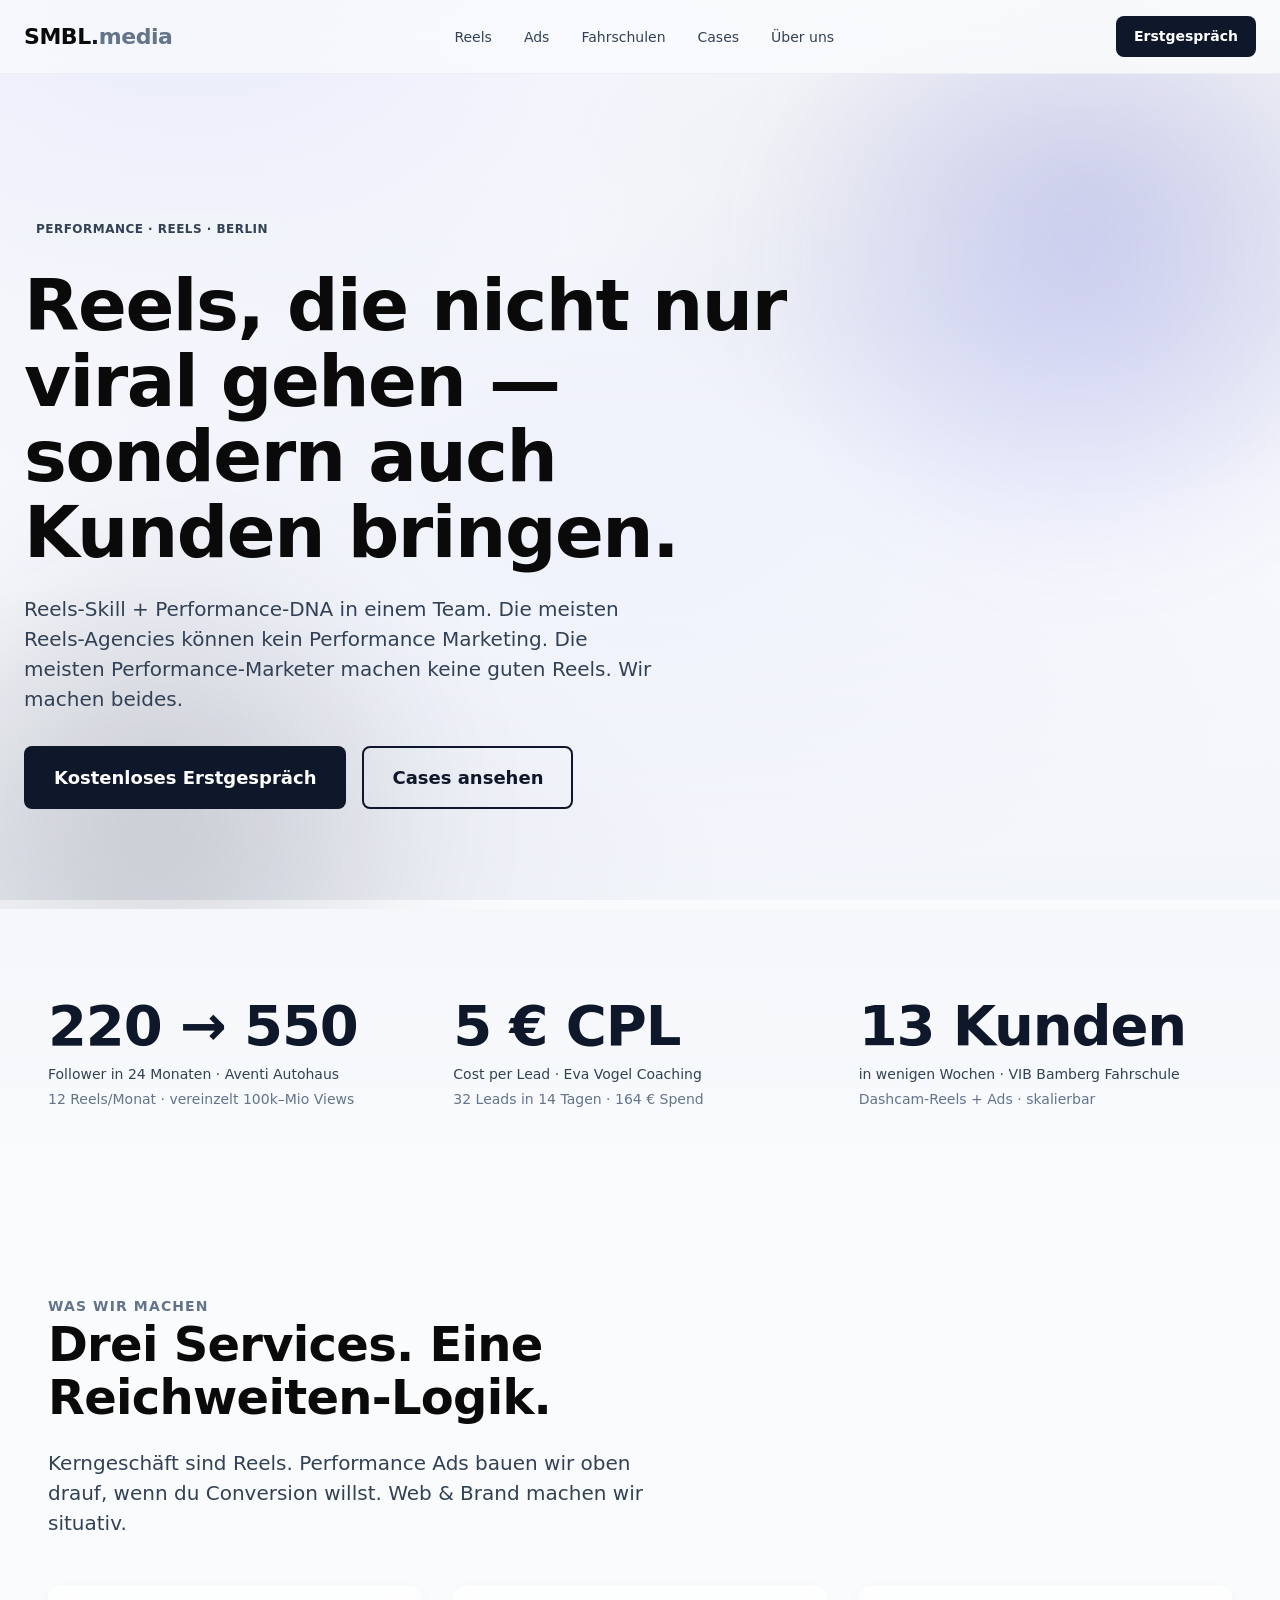
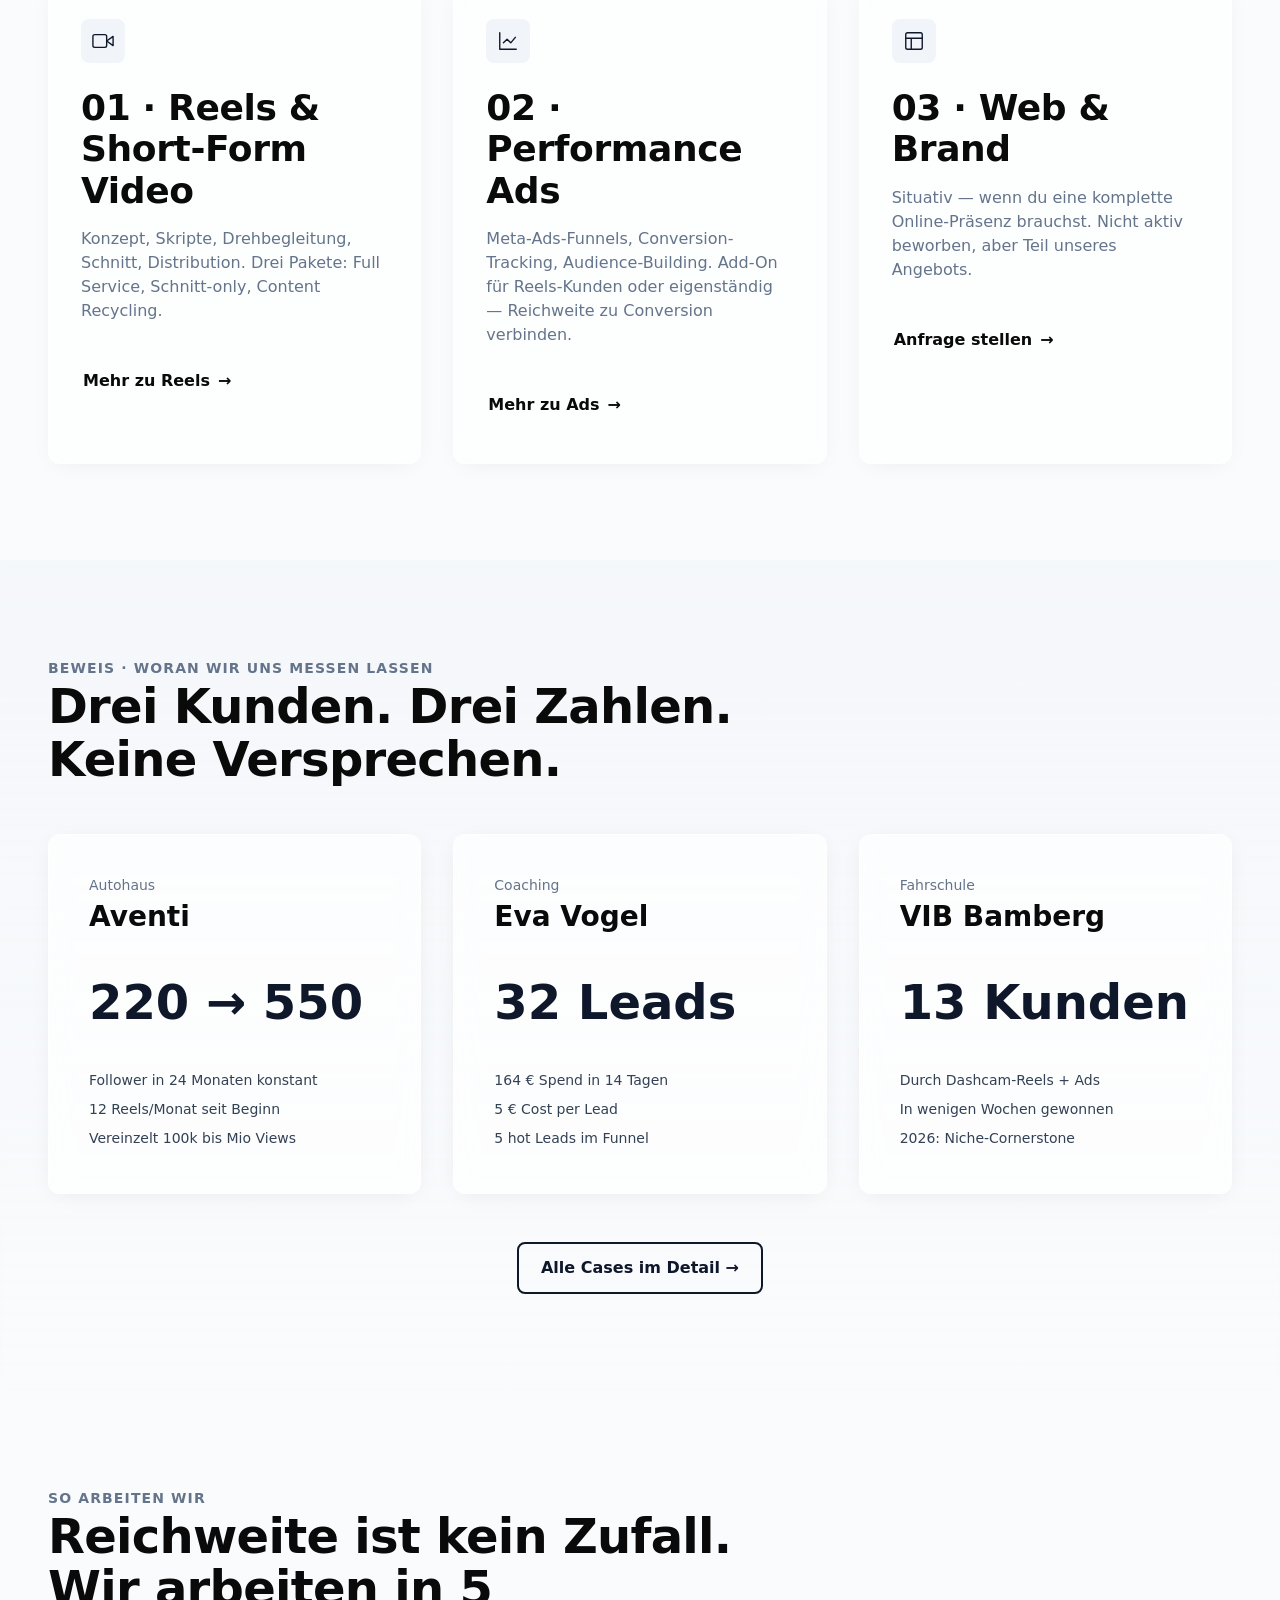
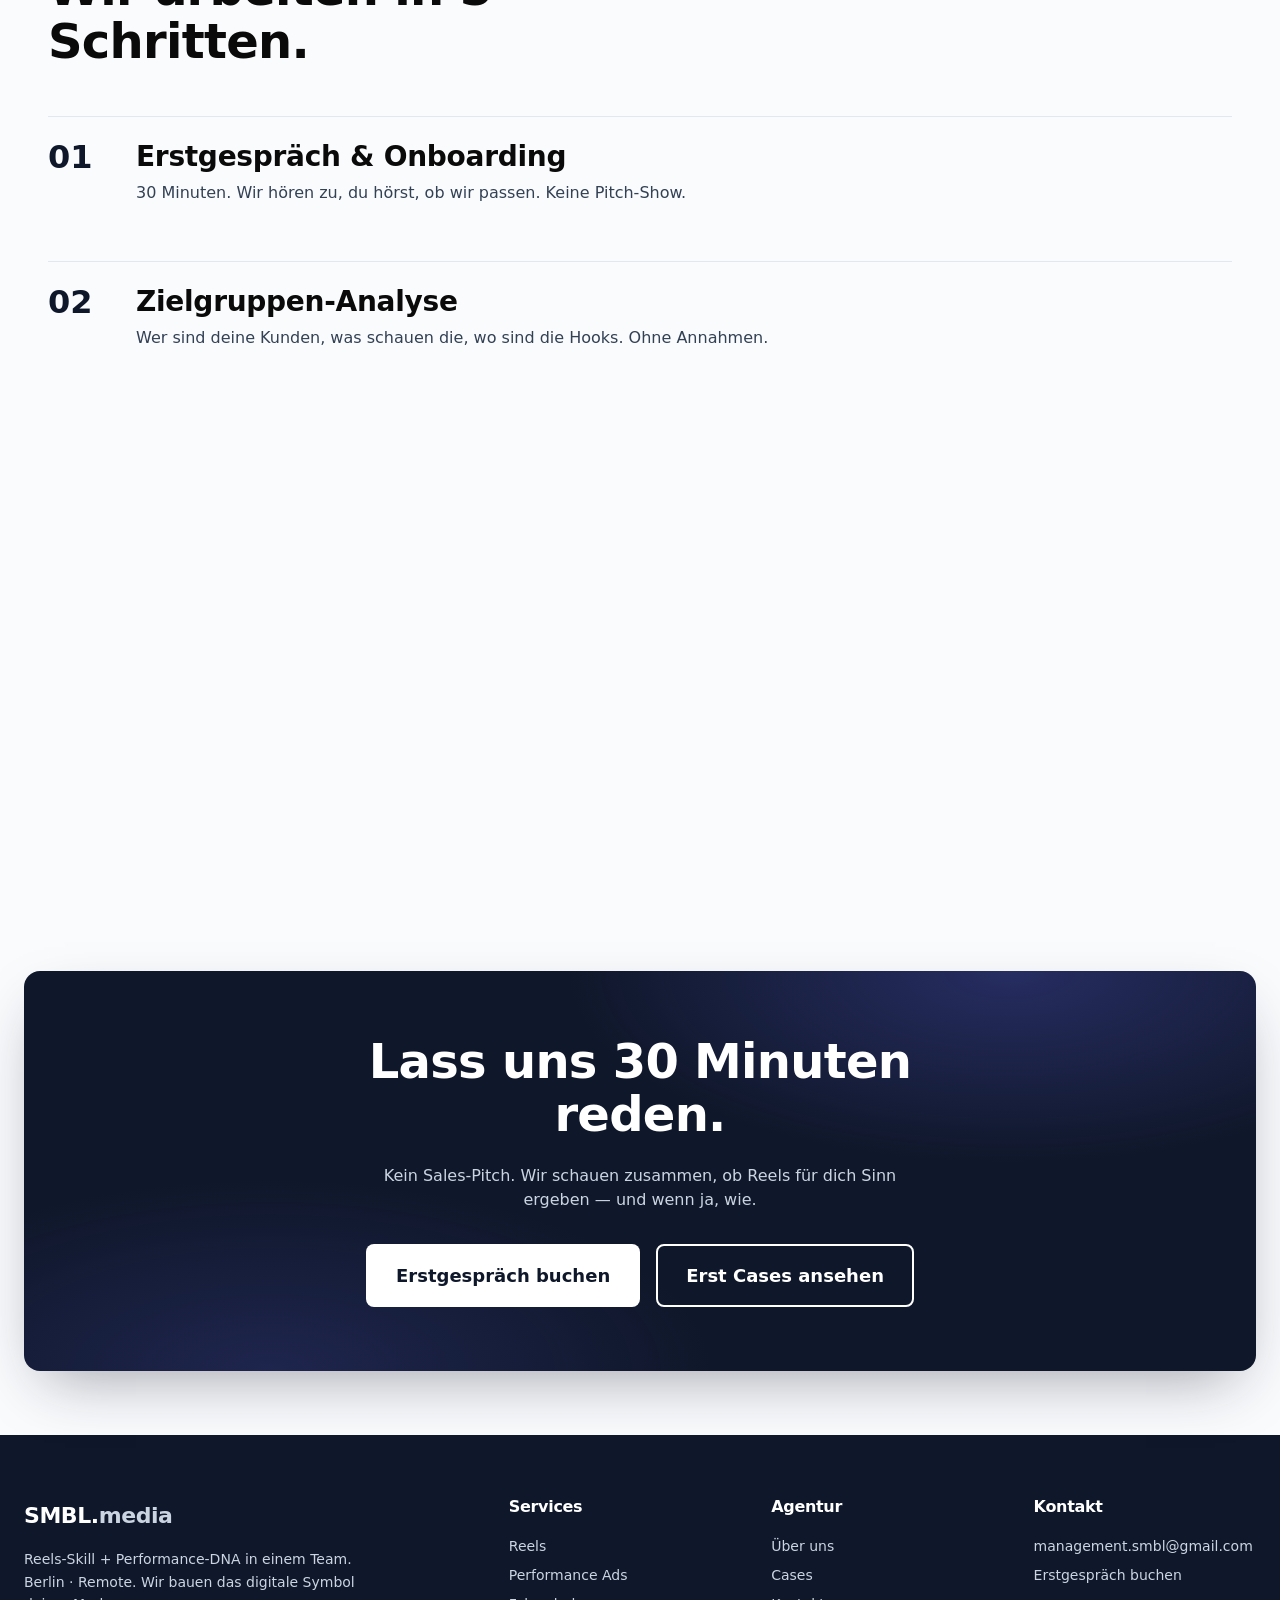
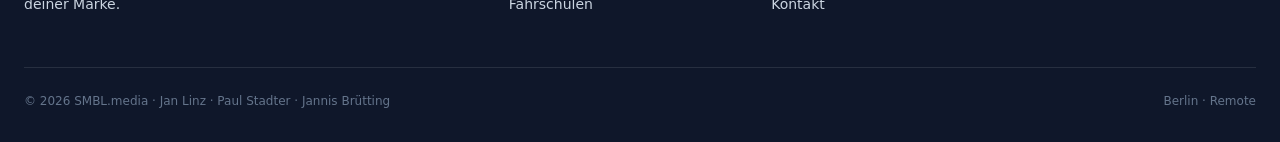
==== index.html @ 1d24fad6 "Rebuild site as SMBL.media with new brand & 7-page structure Komplett-Rewrite auf Basis von Brand_Ki" ====
<!doctype html>
<html lang="de">
<head>
  <meta charset="utf-8" />
  <meta name="viewport" content="width=device-width, initial-scale=1" />
  <title>SMBL.media · Reels, die Kunden bringen</title>
  <meta name="description" content="Wir machen Reels, die nicht nur viral gehen — sondern auch Kunden bringen. Reels-Skill + Performance-DNA in einem Team. Berlin · Remote." />
  <link rel="icon" type="image/png" href="assets/favicon.png" />
  <link rel="stylesheet" href="brand-tokens.css" />
  <link rel="stylesheet" href="styles.css" />
</head>
<body>

  <!-- ===== NAV ===== -->
  <header class="nav">
    <div class="nav__inner">
      <a class="nav__logo" href="index.html">SMBL<span class="dot">.</span><span class="media">media</span></a>
      <nav>
        <ul class="nav__links">
          <li><a href="reels.html">Reels</a></li>
          <li><a href="ads.html">Ads</a></li>
          <li><a href="fahrschulen.html">Fahrschulen</a></li>
          <li><a href="cases.html">Cases</a></li>
          <li><a href="about.html">Über uns</a></li>
        </ul>
      </nav>
      <div class="nav__cta">
        <a class="btn btn--primary btn--sm" href="kontakt.html">Erstgespräch</a>
      </div>
      <button class="nav__toggle" aria-label="Menü öffnen" aria-expanded="false">
        <svg width="24" height="24" viewBox="0 0 24 24" fill="none" stroke="currentColor" stroke-width="1.5" stroke-linecap="round"><path d="M4 7h16M4 12h16M4 17h16"/></svg>
      </button>
    </div>
  </header>

  <!-- ===== HERO ===== -->
  <section class="hero hero--accent">
    <div class="hero__inner">
      <div>
        <span class="tag">Performance · Reels · Berlin</span>
        <h1 class="mt-3">Reels, die nicht nur viral gehen — sondern auch Kunden bringen.</h1>
        <p class="lead">Reels-Skill + Performance-DNA in einem Team. Die meisten Reels-Agencies können kein Performance Marketing. Die meisten Performance-Marketer machen keine guten Reels. Wir machen beides.</p>
        <div class="hero__ctas">
          <a class="btn btn--primary btn--lg" href="kontakt.html">Kostenloses Erstgespräch</a>
          <a class="btn btn--secondary btn--lg" href="cases.html">Cases ansehen</a>
        </div>
      </div>
    </div>
  </section>

  <!-- ===== STAT BAND ===== -->
  <section class="section section--gray section--tight">
    <div class="container">
      <div class="grid grid--3">
        <div class="stat fade-in">
          <div class="stat__value">220 → 550</div>
          <div class="stat__label">Follower in 24 Monaten · Aventi Autohaus</div>
          <div class="stat__sub">12 Reels/Monat · vereinzelt 100k–Mio Views</div>
        </div>
        <div class="stat fade-in">
          <div class="stat__value">5 € CPL</div>
          <div class="stat__label">Cost per Lead · Eva Vogel Coaching</div>
          <div class="stat__sub">32 Leads in 14 Tagen · 164 € Spend</div>
        </div>
        <div class="stat fade-in">
          <div class="stat__value">13 Kunden</div>
          <div class="stat__label">in wenigen Wochen · VIB Bamberg Fahrschule</div>
          <div class="stat__sub">Dashcam-Reels + Ads · skalierbar</div>
        </div>
      </div>
    </div>
  </section>

  <!-- ===== SERVICES TEASER ===== -->
  <section class="section">
    <div class="container">
      <div style="max-width: 720px;">
        <span class="eyebrow">Was wir machen</span>
        <h2>Drei Services. Eine Reichweiten-Logik.</h2>
        <p class="lead mt-3">Kerngeschäft sind Reels. Performance Ads bauen wir oben drauf, wenn du Conversion willst. Web & Brand machen wir situativ.</p>
      </div>

      <div class="grid grid--3 mt-6">
        <article class="card fade-in">
          <div class="card__icon">
            <svg width="22" height="22" viewBox="0 0 24 24" fill="none" stroke="currentColor" stroke-width="1.5" stroke-linecap="round" stroke-linejoin="round"><polygon points="23 7 16 12 23 17 23 7"/><rect x="1" y="5" width="15" height="14" rx="2" ry="2"/></svg>
          </div>
          <h3>01 · Reels & Short-Form Video</h3>
          <p class="mt-2 text-muted">Konzept, Skripte, Drehbegleitung, Schnitt, Distribution. Drei Pakete: Full Service, Schnitt-only, Content Recycling.</p>
          <a class="btn btn--ghost mt-4" href="reels.html">Mehr zu Reels <span class="arrow">→</span></a>
        </article>

        <article class="card fade-in">
          <div class="card__icon">
            <svg width="22" height="22" viewBox="0 0 24 24" fill="none" stroke="currentColor" stroke-width="1.5" stroke-linecap="round" stroke-linejoin="round"><path d="M3 3v18h18"/><path d="M7 14l4-4 4 4 5-6"/></svg>
          </div>
          <h3>02 · Performance Ads</h3>
          <p class="mt-2 text-muted">Meta-Ads-Funnels, Conversion-Tracking, Audience-Building. Add-On für Reels-Kunden oder eigenständig — Reichweite zu Conversion verbinden.</p>
          <a class="btn btn--ghost mt-4" href="ads.html">Mehr zu Ads <span class="arrow">→</span></a>
        </article>

        <article class="card fade-in">
          <div class="card__icon">
            <svg width="22" height="22" viewBox="0 0 24 24" fill="none" stroke="currentColor" stroke-width="1.5" stroke-linecap="round" stroke-linejoin="round"><rect x="3" y="3" width="18" height="18" rx="2"/><path d="M3 9h18M9 21V9"/></svg>
          </div>
          <h3>03 · Web & Brand</h3>
          <p class="mt-2 text-muted">Situativ — wenn du eine komplette Online-Präsenz brauchst. Nicht aktiv beworben, aber Teil unseres Angebots.</p>
          <a class="btn btn--ghost mt-4" href="kontakt.html">Anfrage stellen <span class="arrow">→</span></a>
        </article>
      </div>
    </div>
  </section>

  <!-- ===== CASES TEASER ===== -->
  <section class="section section--gray">
    <div class="container">
      <div style="max-width: 720px;">
        <span class="eyebrow">Beweis · Woran wir uns messen lassen</span>
        <h2>Drei Kunden. Drei Zahlen. Keine Versprechen.</h2>
      </div>
      <div class="grid grid--3 mt-6">
        <div class="case fade-in">
          <div>
            <div class="case__sector">Autohaus</div>
            <div class="case__client">Aventi</div>
          </div>
          <div class="case__metric">220 → 550</div>
          <div class="case__notes">
            <ul>
              <li>Follower in 24 Monaten konstant</li>
              <li>12 Reels/Monat seit Beginn</li>
              <li>Vereinzelt 100k bis Mio Views</li>
            </ul>
          </div>
        </div>

        <div class="case fade-in">
          <div>
            <div class="case__sector">Coaching</div>
            <div class="case__client">Eva Vogel</div>
          </div>
          <div class="case__metric">32 Leads</div>
          <div class="case__notes">
            <ul>
              <li>164 € Spend in 14 Tagen</li>
              <li>5 € Cost per Lead</li>
              <li>5 hot Leads im Funnel</li>
            </ul>
          </div>
        </div>

        <div class="case fade-in">
          <div>
            <div class="case__sector">Fahrschule</div>
            <div class="case__client">VIB Bamberg</div>
          </div>
          <div class="case__metric">13 Kunden</div>
          <div class="case__notes">
            <ul>
              <li>Durch Dashcam-Reels + Ads</li>
              <li>In wenigen Wochen gewonnen</li>
              <li>2026: Niche-Cornerstone</li>
            </ul>
          </div>
        </div>
      </div>
      <div class="text-center mt-6">
        <a class="btn btn--secondary" href="cases.html">Alle Cases im Detail →</a>
      </div>
    </div>
  </section>

  <!-- ===== PROZESS ===== -->
  <section class="section">
    <div class="container">
      <div style="max-width: 720px;">
        <span class="eyebrow">So arbeiten wir</span>
        <h2>Reichweite ist kein Zufall. Wir arbeiten in 5 Schritten.</h2>
      </div>
      <div class="steps mt-6">
        <div class="step fade-in">
          <div class="step__num">01</div>
          <div>
            <h3>Erstgespräch & Onboarding</h3>
            <p>30 Minuten. Wir hören zu, du hörst, ob wir passen. Keine Pitch-Show.</p>
          </div>
        </div>
        <div class="step fade-in">
          <div class="step__num">02</div>
          <div>
            <h3>Zielgruppen-Analyse</h3>
            <p>Wer sind deine Kunden, was schauen die, wo sind die Hooks. Ohne Annahmen.</p>
          </div>
        </div>
        <div class="step fade-in">
          <div class="step__num">03</div>
          <div>
            <h3>Contentplan & Skripte</h3>
            <p>12 Reels/Monat, jeden mit Hook und Ziel. Du sagst Ja zu jedem Skript.</p>
          </div>
        </div>
        <div class="step fade-in">
          <div class="step__num">04</div>
          <div>
            <h3>Rohmaterial aufnehmen</h3>
            <p>Wir kommen zu dir oder du drehst nach Anleitung. Beides funktioniert.</p>
          </div>
        </div>
        <div class="step fade-in">
          <div class="step__num">05</div>
          <div>
            <h3>Cutten, Distribution, Reporting</h3>
            <p>Fertige Reels zu deiner Freigabe. Distribution + monatliches Reporting mit Zahlen, nicht Buzzwords.</p>
          </div>
        </div>
      </div>
    </div>
  </section>

  <!-- ===== CTA BAND ===== -->
  <section class="section section--tight">
    <div class="cta-band">
      <h2>Lass uns 30 Minuten reden.</h2>
      <p>Kein Sales-Pitch. Wir schauen zusammen, ob Reels für dich Sinn ergeben — und wenn ja, wie.</p>
      <div class="cta-band__buttons">
        <a class="btn btn--primary btn--lg" style="background: var(--smbl-white); color: var(--smbl-navy);" href="kontakt.html">Erstgespräch buchen</a>
        <a class="btn btn--secondary btn--lg" href="cases.html">Erst Cases ansehen</a>
      </div>
    </div>
  </section>

  <!-- ===== FOOTER ===== -->
  <footer class="footer">
    <div class="footer__inner">
      <div class="footer__brand">
        <a class="nav__logo" style="color: var(--smbl-white);" href="index.html">SMBL<span class="dot" style="color: var(--smbl-white);">.</span><span class="media" style="color: var(--smbl-gray-300);">media</span></a>
        <p>Reels-Skill + Performance-DNA in einem Team. Berlin · Remote. Wir bauen das digitale Symbol deiner Marke.</p>
      </div>
      <div>
        <h5>Services</h5>
        <ul>
          <li><a href="reels.html">Reels</a></li>
          <li><a href="ads.html">Performance Ads</a></li>
          <li><a href="fahrschulen.html">Fahrschulen</a></li>
        </ul>
      </div>
      <div>
        <h5>Agentur</h5>
        <ul>
          <li><a href="about.html">Über uns</a></li>
          <li><a href="cases.html">Cases</a></li>
          <li><a href="kontakt.html">Kontakt</a></li>
        </ul>
      </div>
      <div>
        <h5>Kontakt</h5>
        <ul>
          <li><a href="mailto:management.smbl@gmail.com">management.smbl@gmail.com</a></li>
          <li><a href="kontakt.html">Erstgespräch buchen</a></li>
        </ul>
      </div>
    </div>
    <div class="footer__bottom">
      <span>© 2026 SMBL.media · Jan Linz · Paul Stadter · Jannis Brütting</span>
      <span>Berlin · Remote</span>
    </div>
  </footer>

  <script src="script.js"></script>
</body>
</html>
---- brand-tokens.css ----
/* ============================================================
   SMBL.media · Brand Tokens v1.0 · Mai 2026
   CSS Custom Properties (Alternative zu Tailwind)
   ============================================================ */

:root {
  /* ====== COLORS ====== */
  --smbl-navy: #0F172A;        /* Primary Accent · Logo · CTAs */
  --smbl-white: #FFFFFF;       /* Background Default */
  --smbl-black: #0A0A0A;       /* Body Text · Headlines */

  /* Neutral-Skala */
  --smbl-gray-50:  #F8FAFC;
  --smbl-gray-100: #F1F5F9;
  --smbl-gray-200: #E2E8F0;
  --smbl-gray-300: #CBD5E1;
  --smbl-gray-500: #64748B;
  --smbl-gray-700: #334155;

  /* ====== TYPOGRAPHY ====== */
  --font-display: "Satoshi", ui-sans-serif, system-ui, sans-serif;
  --font-body:    "Inter",   ui-sans-serif, system-ui, sans-serif;

  --text-display-2xl: 72px;
  --text-display-xl:  56px;
  --text-display-lg:  48px;
  --text-display-md:  36px;
  --text-display-sm:  28px;
  --text-body-xl: 20px;
  --text-body-lg: 18px;
  --text-body:    16px;
  --text-body-sm: 14px;
  --text-caption: 12px;

  --leading-tight: 1.05;
  --leading-snug:  1.2;
  --leading-body:  1.5;

  /* ====== SPACING (8-Pixel-Basis) ====== */
  --space-1:  8px;
  --space-2:  16px;
  --space-3:  24px;
  --space-4:  32px;
  --space-5:  40px;
  --space-6:  48px;
  --space-8:  64px;
  --space-12: 96px;
  --space-16: 128px;

  /* ====== RADIUS ====== */
  --radius-sm: 6px;
  --radius:    8px;
  --radius-lg: 12px;
  --radius-xl: 16px;

  /* ====== MOTION ====== */
  --ease-smbl: cubic-bezier(0.4, 0, 0.2, 1);
  --duration-fast: 200ms;
  --duration:      400ms;
  --duration-slow: 600ms;

  /* ====== SHADOWS ====== */
  --shadow-sm: 0 1px 2px 0 rgba(15, 23, 42, 0.05);
  --shadow:    0 4px 12px -2px rgba(15, 23, 42, 0.08);
  --shadow-lg: 0 12px 32px -8px rgba(15, 23, 42, 0.12);

  /* ====== LAYOUT ====== */
  --container-content: 1280px;
  --container-narrow:  720px;
}

/* ============================================================
   FONT-IMPORTS (Satoshi via Fontshare, Inter via Google Fonts)
   ============================================================ */

@import url("https://api.fontshare.com/v2/css?f[]=satoshi@400,500,600,700&display=swap");
@import url("https://fonts.googleapis.com/css2?family=Inter:wght@400;500;600;700&display=swap");

/* ============================================================
   BASE STYLES
   ============================================================ */

html {
  font-family: var(--font-body);
  font-size: var(--text-body);
  line-height: var(--leading-body);
  color: var(--smbl-black);
  background: var(--smbl-white);
  -webkit-font-smoothing: antialiased;
  -moz-osx-font-smoothing: grayscale;
}

h1, h2, h3, h4, h5, h6 {
  font-family: var(--font-display);
  font-weight: 700;
  letter-spacing: -0.02em;
  line-height: var(--leading-tight);
  color: var(--smbl-black);
}

h1 { font-size: var(--text-display-xl); }
h2 { font-size: var(--text-display-lg); }
h3 { font-size: var(--text-display-md); }
h4 { font-size: var(--text-display-sm); }

/* ============================================================
   BUTTON KOMPONENTEN
   ============================================================ */

.btn {
  display: inline-flex;
  align-items: center;
  justify-content: center;
  gap: var(--space-1);
  font-family: var(--font-display);
  font-weight: 600;
  font-size: var(--text-body);
  padding: 12px 24px;
  border-radius: var(--radius);
  cursor: pointer;
  transition: all var(--duration-fast) var(--ease-smbl);
  text-decoration: none;
  border: 2px solid transparent;
}

.btn-primary {
  background: var(--smbl-navy);
  color: var(--smbl-white);
}
.btn-primary:hover {
  background: var(--smbl-black);
  transform: translateY(-1px);
}

.btn-secondary {
  background: transparent;
  color: var(--smbl-navy);
  border-color: var(--smbl-navy);
}
.btn-secondary:hover {
  background: var(--smbl-gray-50);
}

/* ============================================================
   CARD
   ============================================================ */

.card {
  background: var(--smbl-white);
  border: 1px solid var(--smbl-gray-200);
  border-radius: var(--radius-lg);
  padding: var(--space-4);
  box-shadow: var(--shadow);
  transition: box-shadow var(--duration) var(--ease-smbl);
}
.card:hover {
  box-shadow: var(--shadow-lg);
}

/* ============================================================
   CONTAINER
   ============================================================ */

.container {
  max-width: var(--container-content);
  margin: 0 auto;
  padding: 0 var(--space-3);
}

.container-narrow {
  max-width: var(--container-narrow);
  margin: 0 auto;
  padding: 0 var(--space-3);
}
---- styles.css ----
/* ============================================================
   SMBL.media · Site Styles · Mai 2026
   Ergänzt brand-tokens.css mit Layout, Nav, Hero, Sections
   ============================================================ */

* { box-sizing: border-box; margin: 0; padding: 0; }

html { background: #FAFBFD; }

body {
  font-family: var(--font-body);
  font-size: var(--text-body);
  line-height: var(--leading-body);
  color: var(--smbl-black);
  background:
    radial-gradient(ellipse 80% 60% at 15% 0%, rgba(99, 102, 241, 0.10), transparent 60%),
    radial-gradient(ellipse 70% 60% at 85% 20%, rgba(15, 23, 42, 0.08), transparent 60%),
    radial-gradient(ellipse 90% 60% at 50% 60%, rgba(165, 180, 252, 0.10), transparent 65%),
    radial-gradient(ellipse 80% 60% at 10% 100%, rgba(15, 23, 42, 0.06), transparent 60%),
    linear-gradient(180deg, #FAFBFD 0%, #F4F6FB 35%, #F8F9FC 65%, #F2F5FA 100%);
  background-attachment: fixed;
  overflow-x: hidden;
  min-height: 100vh;
}

a { color: inherit; text-decoration: none; }
img { max-width: 100%; display: block; }

/* ===== TYPOGRAFIE-OVERRIDES ===== */
h1 { font-size: clamp(40px, 6vw, 72px); line-height: 1.05; letter-spacing: -0.02em; }
h2 { font-size: clamp(32px, 4.5vw, 48px); line-height: 1.1; letter-spacing: -0.015em; }
h3 { font-size: clamp(24px, 3vw, 36px); line-height: 1.15; letter-spacing: -0.01em; }
h4 { font-size: var(--text-display-sm); }

.eyebrow {
  font-family: var(--font-body);
  font-size: var(--text-body-sm);
  font-weight: 600;
  text-transform: uppercase;
  letter-spacing: 0.08em;
  color: var(--smbl-gray-500);
  margin-bottom: var(--space-2);
}

.lead {
  font-size: var(--text-body-xl);
  color: var(--smbl-gray-700);
  max-width: 640px;
  line-height: 1.5;
}

/* ===== NAVIGATION ===== */
.nav {
  position: sticky;
  top: 0;
  z-index: 50;
  background: rgba(250, 251, 253, 0.72);
  backdrop-filter: saturate(180%) blur(20px);
  -webkit-backdrop-filter: saturate(180%) blur(20px);
  border-bottom: 1px solid rgba(226, 232, 240, 0.6);
}
.nav__inner {
  max-width: var(--container-content);
  margin: 0 auto;
  padding: 16px var(--space-3);
  display: flex;
  align-items: center;
  justify-content: space-between;
  gap: var(--space-4);
}
.nav__logo {
  font-family: var(--font-display);
  font-weight: 700;
  font-size: 22px;
  letter-spacing: -0.02em;
  color: var(--smbl-black);
}
.nav__logo .dot { color: var(--smbl-navy); }
.nav__logo .media { color: var(--smbl-gray-500); font-weight: 600; }

.nav__links {
  display: flex;
  align-items: center;
  gap: var(--space-4);
  list-style: none;
}
.nav__links a {
  font-size: var(--text-body-sm);
  font-weight: 500;
  color: var(--smbl-gray-700);
  transition: color var(--duration-fast) var(--ease-smbl);
}
.nav__links a:hover { color: var(--smbl-navy); }
.nav__links a.active { color: var(--smbl-navy); font-weight: 600; }

.nav__cta { display: flex; gap: var(--space-2); align-items: center; }

.nav__toggle {
  display: none;
  background: none;
  border: none;
  cursor: pointer;
  padding: 8px;
  color: var(--smbl-black);
}

@media (max-width: 880px) {
  .nav__links, .nav__cta { display: none; }
  .nav__toggle { display: inline-flex; }
  .nav.is-open .nav__links {
    display: flex;
    position: absolute;
    top: 100%;
    left: 0; right: 0;
    flex-direction: column;
    background: var(--smbl-white);
    border-bottom: 1px solid var(--smbl-gray-200);
    padding: var(--space-3);
    gap: var(--space-3);
  }
  .nav.is-open .nav__cta {
    display: flex;
    position: absolute;
    top: calc(100% + 220px);
    left: 0; right: 0;
    padding: 0 var(--space-3) var(--space-3);
    background: var(--smbl-white);
    border-bottom: 1px solid var(--smbl-gray-200);
  }
}

/* ===== BUTTONS ===== */
.btn {
  display: inline-flex;
  align-items: center;
  justify-content: center;
  gap: 8px;
  font-family: var(--font-display);
  font-weight: 600;
  font-size: var(--text-body);
  padding: 12px 22px;
  border-radius: var(--radius);
  cursor: pointer;
  transition: all var(--duration-fast) var(--ease-smbl);
  text-decoration: none;
  border: 2px solid transparent;
  white-space: nowrap;
}
.btn--sm { padding: 8px 16px; font-size: var(--text-body-sm); }
.btn--lg { padding: 16px 28px; font-size: var(--text-body-lg); }

.btn--primary { background: var(--smbl-navy); color: var(--smbl-white); }
.btn--primary:hover { background: var(--smbl-black); transform: translateY(-1px); box-shadow: var(--shadow); }

.btn--secondary {
  background: transparent;
  color: var(--smbl-navy);
  border-color: var(--smbl-navy);
}
.btn--secondary:hover { background: var(--smbl-gray-50); }

.btn--ghost { background: transparent; color: var(--smbl-black); padding-left: 0; padding-right: 0; }
.btn--ghost:hover { color: var(--smbl-navy); }
.btn--ghost .arrow { transition: transform var(--duration-fast) var(--ease-smbl); }
.btn--ghost:hover .arrow { transform: translateX(4px); }

/* ===== SECTIONS ===== */
.section {
  padding: clamp(64px, 10vw, 96px) var(--space-3);
  position: relative;
}
.section--tight { padding-top: clamp(48px, 6vw, 64px); padding-bottom: clamp(48px, 6vw, 64px); }
.section--dark {
  background:
    radial-gradient(ellipse 60% 80% at 80% 0%, rgba(99, 102, 241, 0.18), transparent 60%),
    radial-gradient(ellipse 60% 80% at 20% 100%, rgba(99, 102, 241, 0.12), transparent 60%),
    var(--smbl-navy);
  color: var(--smbl-white);
}
.section--dark h1, .section--dark h2, .section--dark h3 { color: var(--smbl-white); }
.section--dark .lead { color: var(--smbl-gray-300); }
.section--dark .eyebrow { color: var(--smbl-gray-300); }

.section--gray {
  background: linear-gradient(180deg, rgba(241, 245, 249, 0.6), rgba(248, 250, 252, 0.4));
  backdrop-filter: blur(2px);
}

.container, .container-narrow {
  margin: 0 auto;
  width: 100%;
}
.container { max-width: var(--container-content); }
.container-narrow { max-width: var(--container-narrow); }

/* ===== HERO ===== */
.hero {
  padding: clamp(80px, 12vw, 140px) var(--space-3) clamp(64px, 10vw, 100px);
  position: relative;
  overflow: hidden;
}
.hero__inner {
  max-width: var(--container-content);
  margin: 0 auto;
  display: grid;
  gap: var(--space-6);
}
.hero h1 { max-width: 16ch; }
.hero .lead { max-width: 640px; margin-top: var(--space-3); }
.hero__ctas { display: flex; gap: var(--space-2); flex-wrap: wrap; margin-top: var(--space-4); }

/* aurora background blobs */
.hero--accent::before {
  content: "";
  position: absolute;
  top: -180px; right: -160px;
  width: 720px; height: 720px;
  background: radial-gradient(circle, rgba(99, 102, 241, 0.22), transparent 65%);
  filter: blur(40px);
  pointer-events: none;
  z-index: 0;
}
.hero--accent::after {
  content: "";
  position: absolute;
  bottom: -240px; left: -180px;
  width: 680px; height: 680px;
  background: radial-gradient(circle, rgba(15, 23, 42, 0.16), transparent 65%);
  filter: blur(50px);
  pointer-events: none;
  z-index: 0;
}
.hero > * { position: relative; z-index: 1; }

/* ===== GRIDS ===== */
.grid { display: grid; gap: var(--space-4); }
.grid--2 { grid-template-columns: repeat(2, 1fr); }
.grid--3 { grid-template-columns: repeat(3, 1fr); }
.grid--4 { grid-template-columns: repeat(4, 1fr); }
@media (max-width: 880px) {
  .grid--2, .grid--3, .grid--4 { grid-template-columns: 1fr; }
}
@media (max-width: 1024px) {
  .grid--4 { grid-template-columns: repeat(2, 1fr); }
}

/* ===== CARDS ===== */
.card {
  background: rgba(255, 255, 255, 0.65);
  backdrop-filter: blur(12px);
  -webkit-backdrop-filter: blur(12px);
  border: 1px solid rgba(255, 255, 255, 0.7);
  border-radius: var(--radius-lg);
  padding: var(--space-4);
  box-shadow: 0 4px 24px -8px rgba(15, 23, 42, 0.08);
  transition: box-shadow var(--duration) var(--ease-smbl), transform var(--duration) var(--ease-smbl);
}
.card:hover { box-shadow: 0 12px 40px -8px rgba(15, 23, 42, 0.18); transform: translateY(-2px); }
.card h3, .card h4 { margin-bottom: var(--space-2); }
.card__icon {
  width: 44px; height: 44px;
  border-radius: var(--radius);
  background: var(--smbl-gray-100);
  display: inline-flex; align-items: center; justify-content: center;
  margin-bottom: var(--space-3);
  color: var(--smbl-navy);
}

.card--dark {
  background: var(--smbl-navy);
  color: var(--smbl-white);
  border-color: var(--smbl-navy);
}
.card--dark h3, .card--dark h4 { color: var(--smbl-white); }

/* ===== STAT BLOCKS ===== */
.stat {
  padding: var(--space-3) 0;
}
.stat__value {
  font-family: var(--font-display);
  font-weight: 700;
  font-size: clamp(40px, 5vw, 56px);
  line-height: 1.05;
  letter-spacing: -0.02em;
  color: var(--smbl-navy);
}
.stat__label {
  font-size: var(--text-body-sm);
  color: var(--smbl-gray-700);
  margin-top: var(--space-1);
  font-weight: 500;
}
.stat__sub { font-size: var(--text-body-sm); color: var(--smbl-gray-500); margin-top: 4px; }

.section--dark .stat__value { color: var(--smbl-white); }
.section--dark .stat__label { color: var(--smbl-gray-300); }
.section--dark .stat__sub { color: var(--smbl-gray-500); }

/* ===== PROCESS STEPS ===== */
.steps { display: grid; gap: var(--space-4); }
.step {
  display: grid;
  grid-template-columns: 64px 1fr;
  gap: var(--space-3);
  padding: var(--space-3) 0;
  border-top: 1px solid var(--smbl-gray-200);
}
.step:last-child { border-bottom: 1px solid var(--smbl-gray-200); }
.step__num {
  font-family: var(--font-display);
  font-weight: 700;
  font-size: 32px;
  color: var(--smbl-navy);
  line-height: 1;
}
.step h3 { font-size: var(--text-display-sm); margin-bottom: var(--space-1); }
.step p { color: var(--smbl-gray-700); }

/* ===== PRICING ===== */
.pricing { padding: var(--space-5); display: flex; flex-direction: column; }
.pricing__price {
  font-family: var(--font-display);
  font-weight: 700;
  font-size: 40px;
  color: var(--smbl-black);
  margin: var(--space-2) 0 var(--space-1);
}
.pricing__price span { font-size: 16px; color: var(--smbl-gray-500); font-weight: 500; }
.pricing__list { list-style: none; padding: 0; margin: var(--space-3) 0; flex-grow: 1; }
.pricing__list li {
  padding: 8px 0;
  display: flex;
  gap: 10px;
  font-size: var(--text-body-sm);
  color: var(--smbl-gray-700);
}
.pricing__list li::before {
  content: "✓";
  color: var(--smbl-navy);
  font-weight: 700;
}
.pricing--featured { border-color: var(--smbl-navy); border-width: 2px; position: relative; }
.pricing--featured::before {
  content: "Beliebt";
  position: absolute;
  top: -12px; left: var(--space-4);
  background: var(--smbl-navy);
  color: var(--smbl-white);
  font-size: 12px;
  font-weight: 600;
  padding: 4px 10px;
  border-radius: var(--radius-sm);
  letter-spacing: 0.04em;
  text-transform: uppercase;
}

/* ===== CASE BLOCKS ===== */
.case {
  padding: var(--space-5);
  border: 1px solid rgba(255, 255, 255, 0.7);
  border-radius: var(--radius-lg);
  background: rgba(255, 255, 255, 0.7);
  backdrop-filter: blur(12px);
  -webkit-backdrop-filter: blur(12px);
  box-shadow: 0 4px 24px -8px rgba(15, 23, 42, 0.10);
  display: grid;
  gap: var(--space-3);
  transition: box-shadow var(--duration) var(--ease-smbl), transform var(--duration) var(--ease-smbl);
}
.case:hover { box-shadow: 0 16px 48px -10px rgba(15, 23, 42, 0.20); transform: translateY(-3px); }
.case__client {
  font-family: var(--font-display);
  font-weight: 700;
  font-size: var(--text-display-sm);
  color: var(--smbl-black);
}
.case__sector {
  font-size: var(--text-body-sm);
  color: var(--smbl-gray-500);
  font-weight: 500;
}
.case__metric {
  font-family: var(--font-display);
  font-weight: 700;
  font-size: 48px;
  line-height: 1;
  color: var(--smbl-navy);
  margin: var(--space-2) 0;
}
.case__notes { color: var(--smbl-gray-700); font-size: var(--text-body-sm); }
.case__notes ul { list-style: none; padding: 0; }
.case__notes li { padding: 4px 0; }

/* ===== FORMS ===== */
.form { display: grid; gap: var(--space-3); }
.form__row { display: grid; gap: var(--space-3); grid-template-columns: 1fr 1fr; }
@media (max-width: 640px) { .form__row { grid-template-columns: 1fr; } }
.form label {
  font-size: var(--text-body-sm);
  font-weight: 600;
  color: var(--smbl-black);
  margin-bottom: 6px;
  display: block;
}
.form input,
.form textarea,
.form select {
  width: 100%;
  padding: 12px 14px;
  border: 1px solid rgba(203, 213, 225, 0.6);
  border-radius: var(--radius);
  font-family: var(--font-body);
  font-size: var(--text-body);
  color: var(--smbl-black);
  background: rgba(255, 255, 255, 0.85);
  backdrop-filter: blur(8px);
  -webkit-backdrop-filter: blur(8px);
  transition: border-color var(--duration-fast) var(--ease-smbl), box-shadow var(--duration-fast) var(--ease-smbl);
}
.form input:focus,
.form textarea:focus,
.form select:focus {
  outline: none;
  border-color: var(--smbl-navy);
  box-shadow: 0 0 0 3px rgba(15, 23, 42, 0.08);
}
.form textarea { min-height: 140px; resize: vertical; font-family: inherit; }
.form__field { display: flex; flex-direction: column; }

/* ===== FOOTER ===== */
.footer {
  background: var(--smbl-navy);
  color: var(--smbl-gray-300);
  padding: var(--space-8) var(--space-3) var(--space-4);
}
.footer__inner {
  max-width: var(--container-content);
  margin: 0 auto;
  display: grid;
  grid-template-columns: 2fr 1fr 1fr 1fr;
  gap: var(--space-5);
}
@media (max-width: 880px) {
  .footer__inner { grid-template-columns: 1fr 1fr; }
}
@media (max-width: 480px) {
  .footer__inner { grid-template-columns: 1fr; }
}
.footer h5 {
  font-family: var(--font-display);
  font-size: var(--text-body);
  color: var(--smbl-white);
  margin-bottom: var(--space-2);
  font-weight: 600;
}
.footer ul { list-style: none; padding: 0; }
.footer li a {
  display: inline-block;
  padding: 4px 0;
  color: var(--smbl-gray-300);
  font-size: var(--text-body-sm);
  transition: color var(--duration-fast) var(--ease-smbl);
}
.footer li a:hover { color: var(--smbl-white); }
.footer__brand { max-width: 360px; }
.footer__brand p { margin-top: var(--space-2); font-size: var(--text-body-sm); line-height: 1.6; }
.footer__bottom {
  max-width: var(--container-content);
  margin: var(--space-6) auto 0;
  padding-top: var(--space-3);
  border-top: 1px solid rgba(255, 255, 255, 0.1);
  display: flex;
  justify-content: space-between;
  font-size: 12px;
  color: var(--smbl-gray-500);
  flex-wrap: wrap;
  gap: var(--space-2);
}

/* ===== UTILS ===== */
.mt-1 { margin-top: var(--space-1); }
.mt-2 { margin-top: var(--space-2); }
.mt-3 { margin-top: var(--space-3); }
.mt-4 { margin-top: var(--space-4); }
.mt-5 { margin-top: var(--space-5); }
.mt-6 { margin-top: var(--space-6); }
.mt-8 { margin-top: var(--space-8); }
.mb-2 { margin-bottom: var(--space-2); }
.mb-3 { margin-bottom: var(--space-3); }
.mb-4 { margin-bottom: var(--space-4); }
.mb-6 { margin-bottom: var(--space-6); }
.text-center { text-align: center; }
.text-muted { color: var(--smbl-gray-500); }
.divider { border-top: 1px solid var(--smbl-gray-200); margin: var(--space-6) 0; }

/* ===== SCROLL ANIMATIONS ===== */
.fade-in {
  opacity: 0;
  transform: translateY(16px);
  transition: opacity var(--duration) var(--ease-smbl), transform var(--duration) var(--ease-smbl);
}
.fade-in.is-visible { opacity: 1; transform: translateY(0); }

/* ===== TEAM ===== */
.team__grid {
  display: grid;
  grid-template-columns: repeat(3, 1fr);
  gap: var(--space-4);
}
@media (max-width: 880px) { .team__grid { grid-template-columns: 1fr; } }
.team__card {
  padding: var(--space-4);
  border: 1px solid rgba(255, 255, 255, 0.7);
  border-radius: var(--radius-lg);
  background: rgba(255, 255, 255, 0.65);
  backdrop-filter: blur(12px);
  -webkit-backdrop-filter: blur(12px);
  box-shadow: 0 4px 24px -8px rgba(15, 23, 42, 0.08);
}
.team__card h4 { margin-bottom: 4px; }
.team__role { color: var(--smbl-gray-500); font-size: var(--text-body-sm); font-weight: 500; }
.team__bio { color: var(--smbl-gray-700); font-size: var(--text-body-sm); margin-top: var(--space-2); }

.team__photo {
  width: 100%;
  aspect-ratio: 4 / 3;
  border-radius: var(--radius-lg);
  overflow: hidden;
  background: var(--smbl-gray-100);
  margin-bottom: var(--space-3);
}
.team__photo img { width: 100%; height: 100%; object-fit: cover; }

/* ===== HERO IMAGE BLOCK ===== */
.hero__photo {
  margin-top: var(--space-6);
  border-radius: var(--radius-xl);
  overflow: hidden;
  border: 1px solid var(--smbl-gray-200);
  background: var(--smbl-gray-100);
  aspect-ratio: 16 / 9;
}
.hero__photo img { width: 100%; height: 100%; object-fit: cover; }

/* ===== TAG / BADGE ===== */
.tag {
  display: inline-flex;
  align-items: center;
  gap: 6px;
  padding: 6px 12px;
  background: var(--smbl-gray-100);
  color: var(--smbl-gray-700);
  font-size: 12px;
  font-weight: 600;
  letter-spacing: 0.04em;
  text-transform: uppercase;
  border-radius: var(--radius-sm);
}
.tag--accent { background: var(--smbl-navy); color: var(--smbl-white); }

/* ===== CTA BAND ===== */
.cta-band {
  background:
    radial-gradient(ellipse 60% 80% at 80% 0%, rgba(99, 102, 241, 0.28), transparent 60%),
    radial-gradient(ellipse 60% 80% at 20% 100%, rgba(99, 102, 241, 0.18), transparent 60%),
    var(--smbl-navy);
  color: var(--smbl-white);
  padding: var(--space-8) var(--space-3);
  border-radius: var(--radius-xl);
  text-align: center;
  margin: 0 auto;
  max-width: var(--container-content);
  box-shadow: 0 24px 60px -20px rgba(15, 23, 42, 0.4);
  position: relative;
  overflow: hidden;
}
.cta-band h2 { color: var(--smbl-white); margin-bottom: var(--space-3); max-width: 18ch; margin-inline: auto; }
.cta-band p { color: var(--smbl-gray-300); max-width: 540px; margin: 0 auto var(--space-4); }
.cta-band__buttons { display: inline-flex; gap: var(--space-2); flex-wrap: wrap; justify-content: center; }
.cta-band .btn--secondary { color: var(--smbl-white); border-color: var(--smbl-white); }
.cta-band .btn--secondary:hover { background: rgba(255,255,255,0.1); }
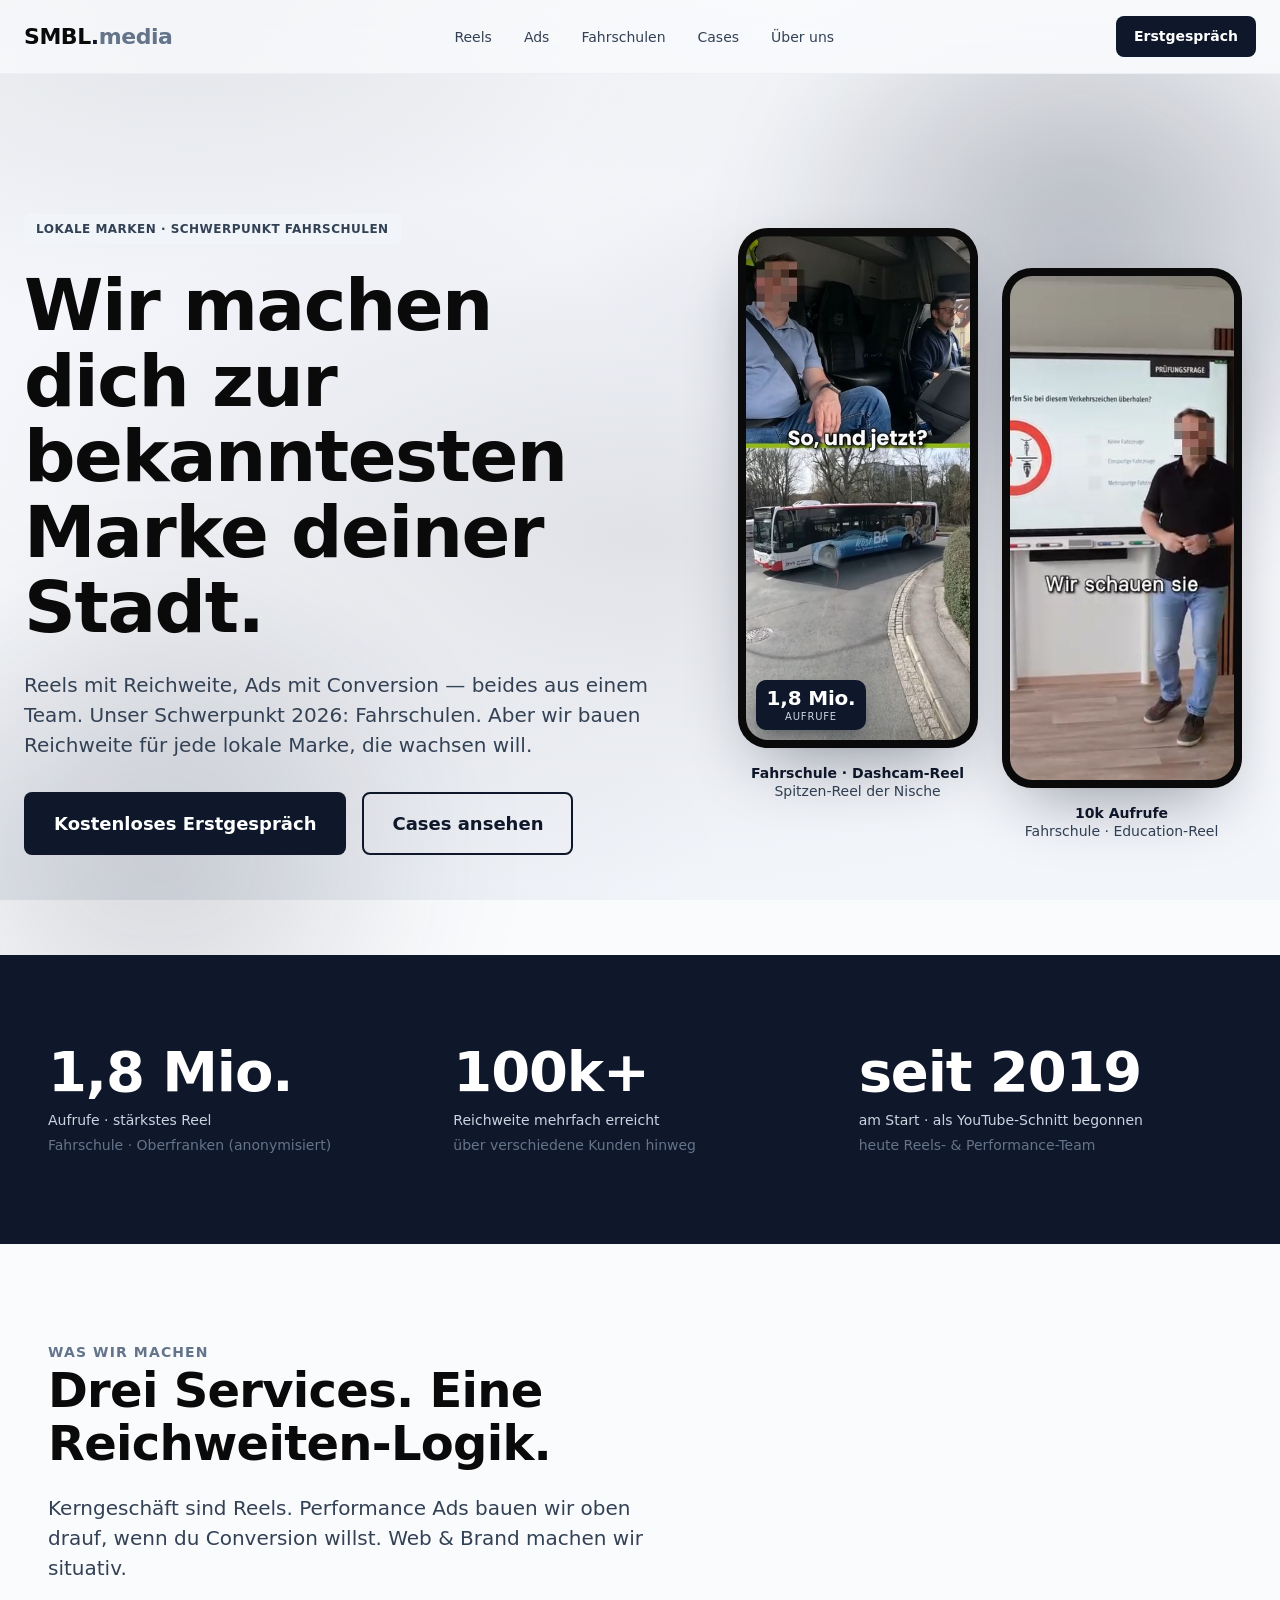
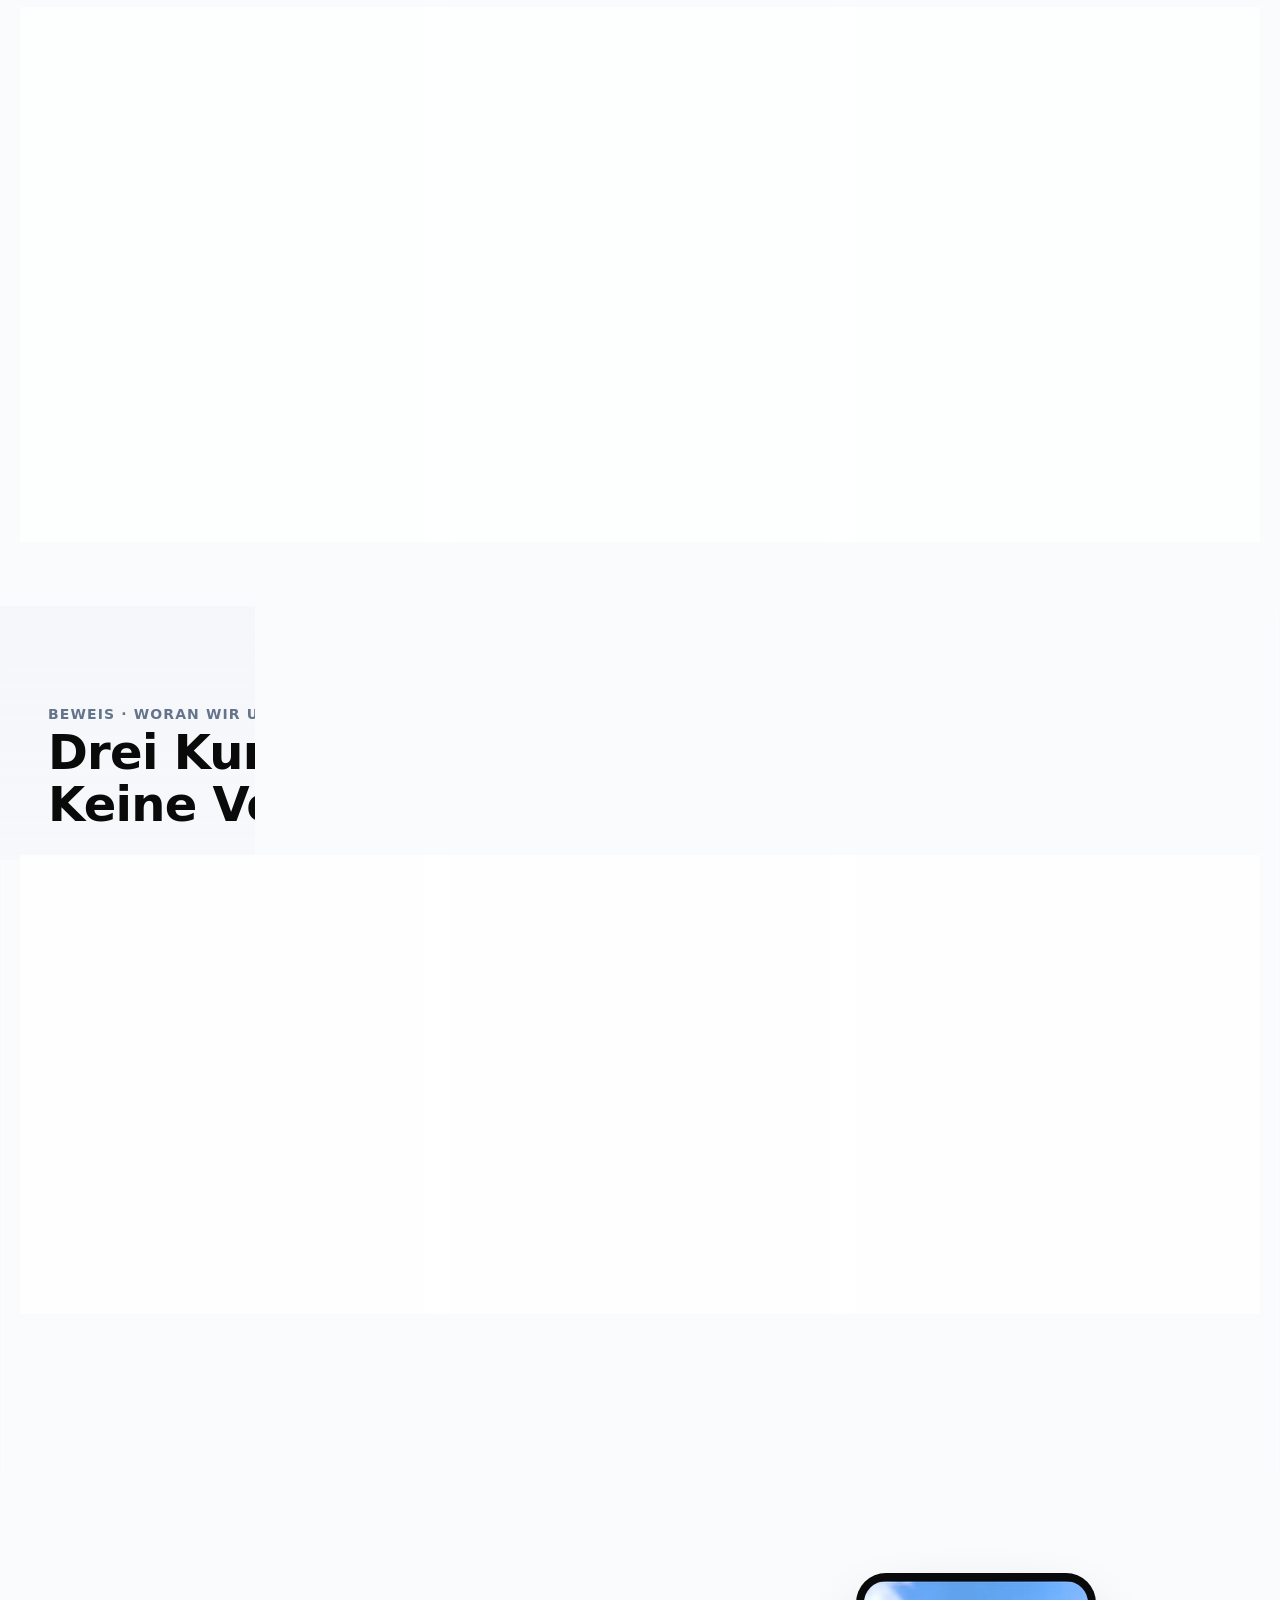
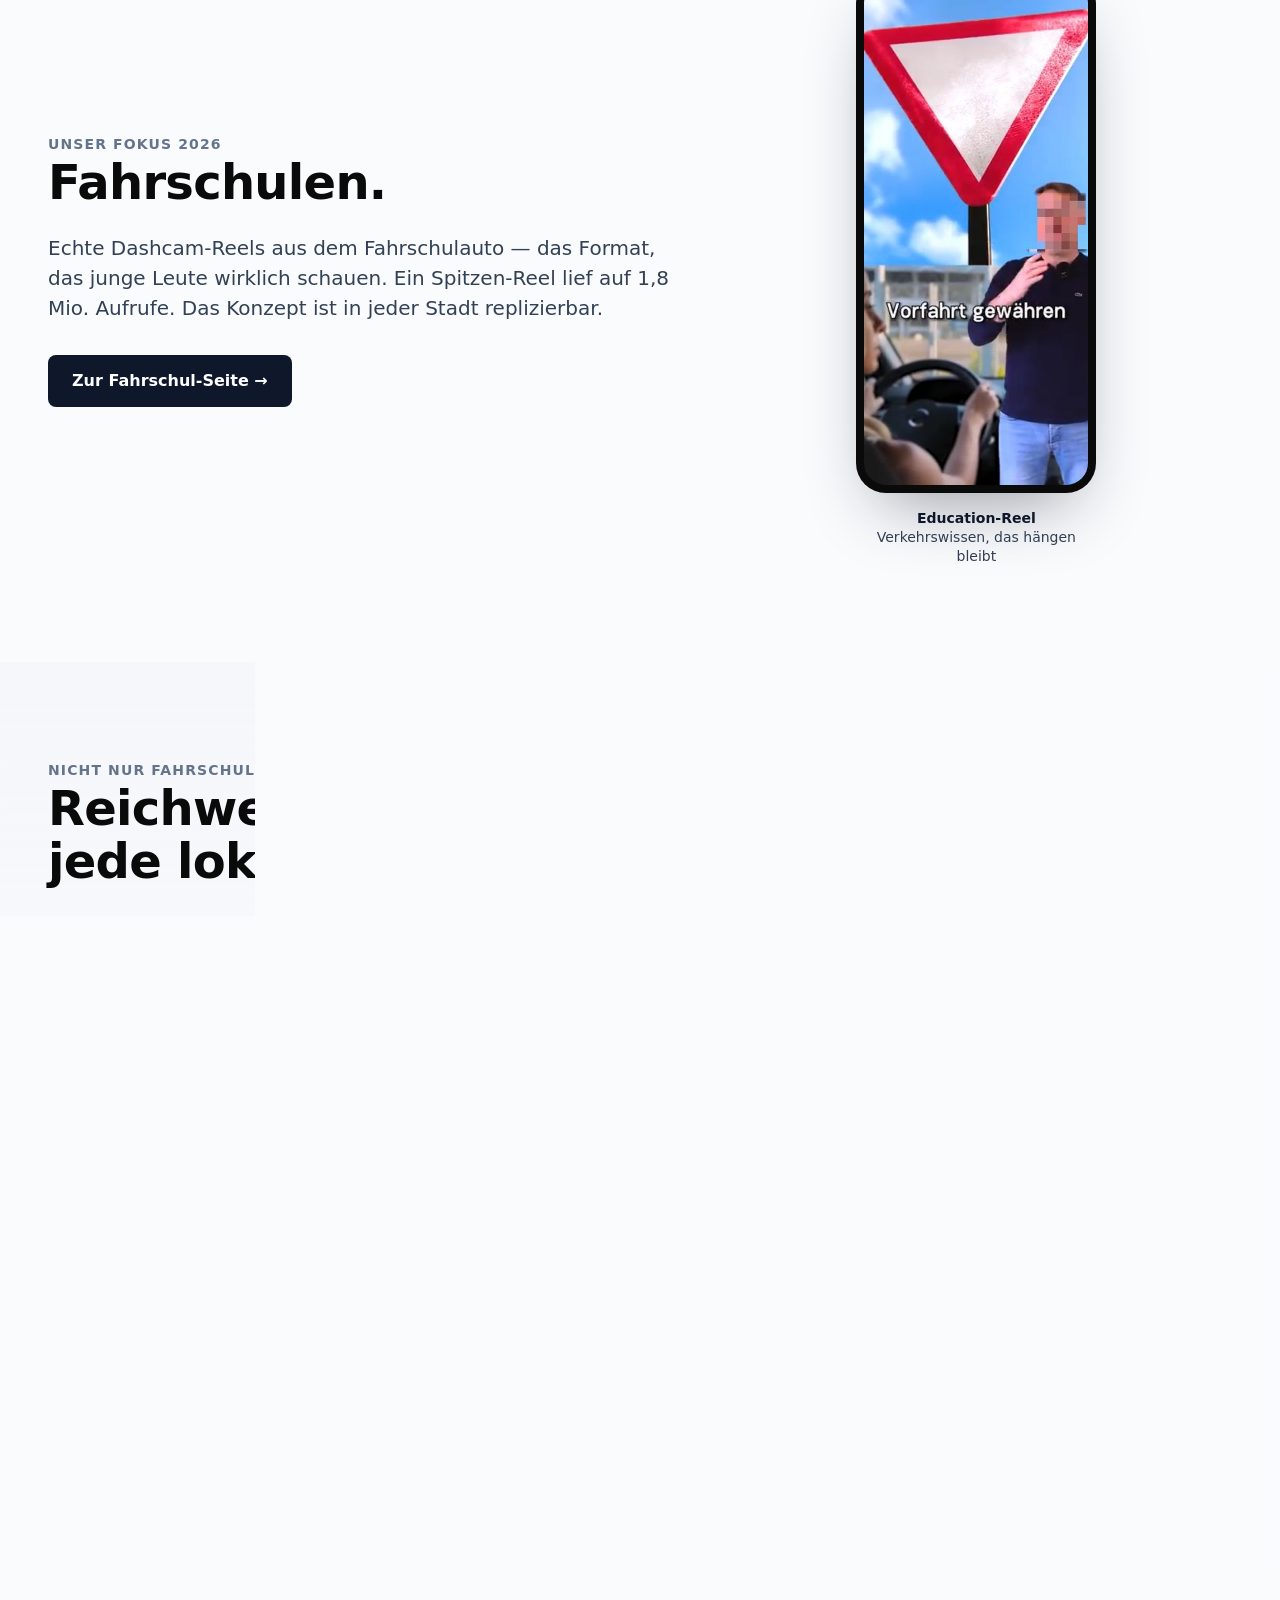
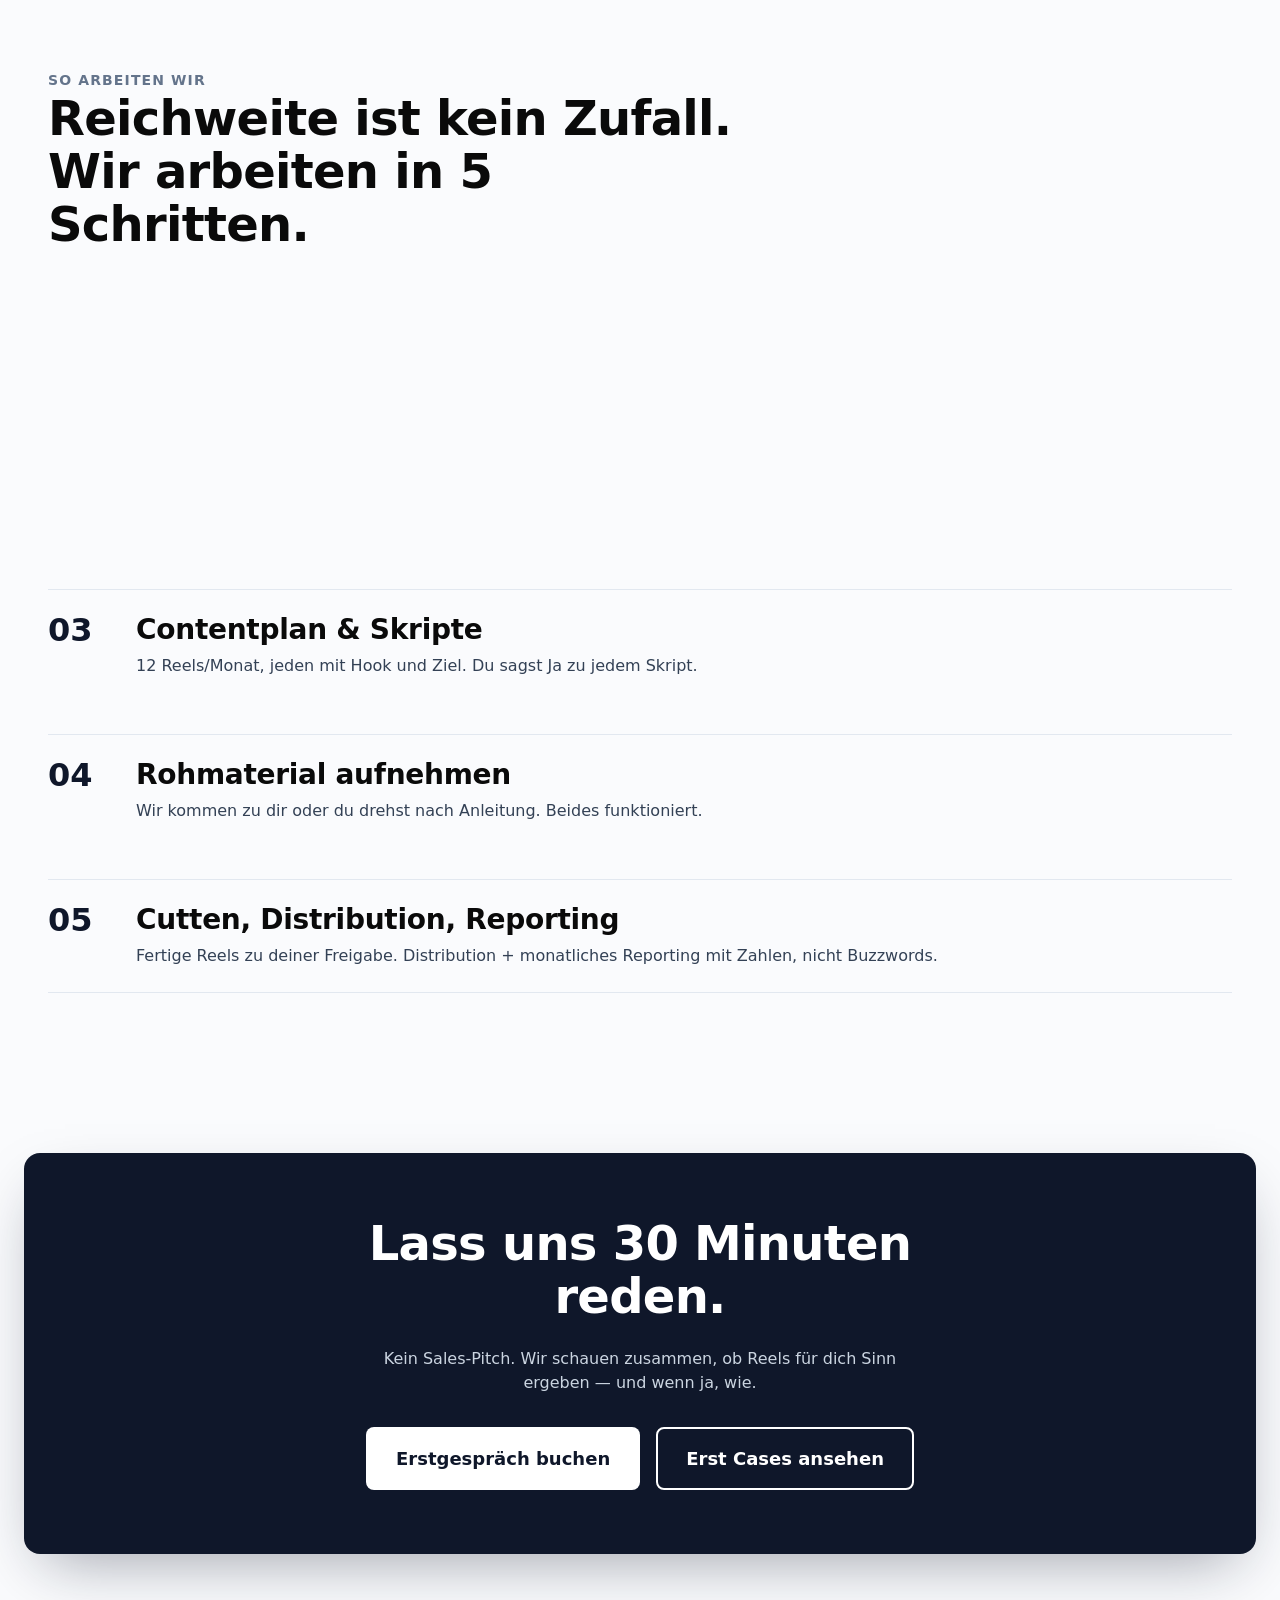
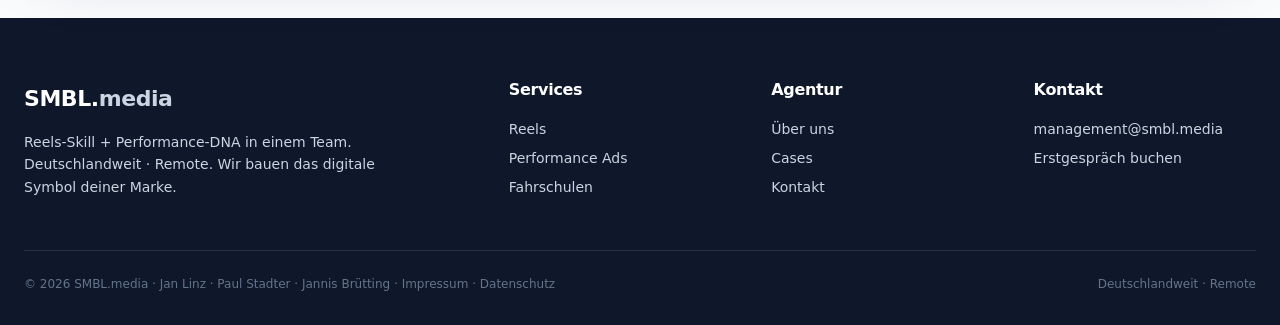
==== commit 9ed90bbf: "Stand vor Konsolidierung, voll funktionsfaehig" ====
--- a/index.html
+++ b/index.html
@@ -3,8 +3,12 @@
 <head>
   <meta charset="utf-8" />
   <meta name="viewport" content="width=device-width, initial-scale=1" />
-  <title>SMBL.media · Reels, die Kunden bringen</title>
-  <meta name="description" content="Wir machen Reels, die nicht nur viral gehen — sondern auch Kunden bringen. Reels-Skill + Performance-DNA in einem Team. Berlin · Remote." />
+  <title>SMBL.media · Reels mit Reichweite, Ads mit Conversion</title>
+  <meta name="description" content="Wir machen dich zur bekanntesten Marke deiner Stadt. Reels mit Reichweite, Ads mit Conversion — aus einem Team. Schwerpunkt 2026: Fahrschulen. Remote, deutschlandweit." />
+  <meta property="og:type" content="website" />
+  <meta property="og:title" content="SMBL.media · Reels mit Reichweite, Ads mit Conversion" />
+  <meta property="og:description" content="Wir machen dich zur bekanntesten Marke deiner Stadt. Schwerpunkt 2026: Fahrschulen. Remote, deutschlandweit." />
+  <meta property="og:image" content="assets/favicon.png" />
   <link rel="icon" type="image/png" href="assets/favicon.png" />
   <link rel="stylesheet" href="brand-tokens.css" />
   <link rel="stylesheet" href="styles.css" />
@@ -35,37 +39,59 @@
 
   <!-- ===== HERO ===== -->
   <section class="hero hero--accent">
-    <div class="hero__inner">
+    <div class="hero__inner hero__inner--split">
       <div>
-        <span class="tag">Performance · Reels · Berlin</span>
-        <h1 class="mt-3">Reels, die nicht nur viral gehen — sondern auch Kunden bringen.</h1>
-        <p class="lead">Reels-Skill + Performance-DNA in einem Team. Die meisten Reels-Agencies können kein Performance Marketing. Die meisten Performance-Marketer machen keine guten Reels. Wir machen beides.</p>
+        <span class="tag">Lokale Marken · Schwerpunkt Fahrschulen</span>
+        <h1 class="mt-3">Wir machen dich zur bekanntesten Marke deiner Stadt.</h1>
+        <p class="lead">Reels mit Reichweite, Ads mit Conversion — beides aus einem Team. Unser Schwerpunkt 2026: Fahrschulen. Aber wir bauen Reichweite für jede lokale Marke, die wachsen will.</p>
         <div class="hero__ctas">
           <a class="btn btn--primary btn--lg" href="kontakt.html">Kostenloses Erstgespräch</a>
           <a class="btn btn--secondary btn--lg" href="cases.html">Cases ansehen</a>
         </div>
       </div>
-    </div>
-  </section>
-
-  <!-- ===== STAT BAND ===== -->
-  <section class="section section--gray section--tight">
+      <div class="hero__media">
+        <figure class="phone-fig fade-in">
+          <div class="phone">
+            <div class="phone__screen">
+              <img src="assets/posters/dashcam-tricky.jpg" alt="Dashcam-Reel aus dem Fahrschulauto, Verkehrssituation am Kreisverkehr" />
+              <div class="reel-badge">
+                <div class="reel-badge__num">1,8 Mio.</div>
+                <div class="reel-badge__sub">Aufrufe</div>
+              </div>
+            </div>
+          </div>
+          <figcaption class="phone-cap"><strong>Fahrschule · Dashcam-Reel</strong><br />Spitzen-Reel der Nische</figcaption>
+        </figure>
+        <figure class="phone-fig fade-in">
+          <div class="phone">
+            <div class="phone__screen">
+              <img src="assets/posters/education-10k.jpg" alt="Fahrschul-Reel im Education-Format mit Verkehrszeichen-Erklärung, rund 10.000 Aufrufe" />
+            </div>
+          </div>
+          <figcaption class="phone-cap"><strong>10k Aufrufe</strong><br />Fahrschule · Education-Reel</figcaption>
+        </figure>
+      </div>
+    </div>
+  </section>
+
+  <!-- ===== STAT BAND (Navy · nur echte Reichweite) ===== -->
+  <section class="section section--dark section--tight">
     <div class="container">
       <div class="grid grid--3">
         <div class="stat fade-in">
-          <div class="stat__value">220 → 550</div>
-          <div class="stat__label">Follower in 24 Monaten · Aventi Autohaus</div>
-          <div class="stat__sub">12 Reels/Monat · vereinzelt 100k–Mio Views</div>
+          <div class="stat__value">1,8 Mio.</div>
+          <div class="stat__label">Aufrufe · stärkstes Reel</div>
+          <div class="stat__sub">Fahrschule · Oberfranken (anonymisiert)</div>
         </div>
         <div class="stat fade-in">
-          <div class="stat__value">5 € CPL</div>
-          <div class="stat__label">Cost per Lead · Eva Vogel Coaching</div>
-          <div class="stat__sub">32 Leads in 14 Tagen · 164 € Spend</div>
+          <div class="stat__value">100k+</div>
+          <div class="stat__label">Reichweite mehrfach erreicht</div>
+          <div class="stat__sub">über verschiedene Kunden hinweg</div>
         </div>
         <div class="stat fade-in">
-          <div class="stat__value">13 Kunden</div>
-          <div class="stat__label">in wenigen Wochen · VIB Bamberg Fahrschule</div>
-          <div class="stat__sub">Dashcam-Reels + Ads · skalierbar</div>
+          <div class="stat__value">seit 2019</div>
+          <div class="stat__label">am Start · als YouTube-Schnitt begonnen</div>
+          <div class="stat__sub">heute Reels- &amp; Performance-Team</div>
         </div>
       </div>
     </div>
@@ -121,13 +147,13 @@
       <div class="grid grid--3 mt-6">
         <div class="case fade-in">
           <div>
-            <div class="case__sector">Autohaus</div>
-            <div class="case__client">Aventi</div>
-          </div>
-          <div class="case__metric">220 → 550</div>
+            <div class="case__sector">Kunde · anonymisiert</div>
+            <div class="case__client">Autohaus</div>
+          </div>
+          <div class="case__metric">400k</div>
           <div class="case__notes">
             <ul>
-              <li>Follower in 24 Monaten konstant</li>
+              <li>Erstes Reel: 400k Aufrufe</li>
               <li>12 Reels/Monat seit Beginn</li>
               <li>Vereinzelt 100k bis Mio Views</li>
             </ul>
@@ -136,36 +162,133 @@
 
         <div class="case fade-in">
           <div>
-            <div class="case__sector">Coaching</div>
-            <div class="case__client">Eva Vogel</div>
-          </div>
-          <div class="case__metric">32 Leads</div>
+            <div class="case__sector">Fahrschule</div>
+            <div class="case__client">Fahrschule · Oberfranken</div>
+          </div>
+          <div class="case__metric">1,8 Mio.</div>
           <div class="case__notes">
             <ul>
-              <li>164 € Spend in 14 Tagen</li>
-              <li>5 € Cost per Lead</li>
-              <li>5 hot Leads im Funnel</li>
+              <li>Spitzen-Reel: 1,8 Mio. Aufrufe</li>
+              <li>Mehrfach 150k+ Reichweite</li>
+              <li>Dashcam-Format, anonymisiert</li>
             </ul>
           </div>
         </div>
 
+        <!-- [PLATZHALTER · Dritter Case nur mit echtem Einverständnis freigeben — z.B. Eva Vogel. Bis dahin neutral.] -->
         <div class="case fade-in">
           <div>
-            <div class="case__sector">Fahrschule</div>
-            <div class="case__client">VIB Bamberg</div>
-          </div>
-          <div class="case__metric">13 Kunden</div>
+            <div class="case__sector">Coaching · in Klärung</div>
+            <div class="case__client">[Case folgt]</div>
+          </div>
+          <div class="case__metric">—</div>
           <div class="case__notes">
             <ul>
-              <li>Durch Dashcam-Reels + Ads</li>
-              <li>In wenigen Wochen gewonnen</li>
-              <li>2026: Niche-Cornerstone</li>
+              <li>Weiterer Case in Vorbereitung</li>
+              <li>Wird erst mit Freigabe veröffentlicht</li>
+              <li>Keine Zahlen ohne Beleg</li>
             </ul>
           </div>
         </div>
       </div>
       <div class="text-center mt-6">
         <a class="btn btn--secondary" href="cases.html">Alle Cases im Detail →</a>
+      </div>
+    </div>
+  </section>
+
+  <!-- ===== SCHWERPUNKT FAHRSCHULEN ===== -->
+  <section class="section">
+    <div class="container">
+      <div class="hero__inner hero__inner--split" style="gap: var(--space-6); align-items: center;">
+        <div>
+          <span class="eyebrow">Unser Fokus 2026</span>
+          <h2>Fahrschulen.</h2>
+          <p class="lead mt-3">Echte Dashcam-Reels aus dem Fahrschulauto — das Format, das junge Leute wirklich schauen. Ein Spitzen-Reel lief auf 1,8 Mio. Aufrufe. Das Konzept ist in jeder Stadt replizierbar.</p>
+          <div class="hero__ctas">
+            <a class="btn btn--primary" href="fahrschulen.html">Zur Fahrschul-Seite →</a>
+          </div>
+        </div>
+        <div class="hero__media">
+          <figure class="phone-fig fade-in">
+            <div class="phone"><div class="phone__screen">
+              <img src="assets/posters/education-greenscreen.jpg" alt="Fahrschul-Reel im Education-Format, Erklärung Verkehrszeichen Vorfahrt gewähren" />
+            </div></div>
+            <figcaption class="phone-cap"><strong>Education-Reel</strong><br />Verkehrswissen, das hängen bleibt</figcaption>
+          </figure>
+        </div>
+      </div>
+    </div>
+  </section>
+
+  <!-- ===== REFERENZEN-CAROUSEL ===== -->
+  <section class="section section--gray">
+    <div class="container">
+      <div style="max-width: 720px;">
+        <span class="eyebrow">Nicht nur Fahrschulen</span>
+        <h2>Reichweite bauen wir für jede lokale Marke.</h2>
+        <p class="lead mt-3">Ein Auszug unserer Arbeiten — durchklicken, und mit der Maus über eine Kachel fahren für die Fakten.</p>
+      </div>
+
+      <div class="refs mt-6">
+        <button class="refs__nav refs__nav--prev" aria-label="Zurück">‹</button>
+        <div class="refs__track">
+
+          <article class="ref-card" tabindex="0">
+            <span class="ref-card__tag">Sport</span>
+            <img src="assets/posters/basketball.jpg" alt="Profisportlerin im Spiel, Gesicht anonymisiert" />
+            <div class="ref-card__overlay"><div class="ref-card__facts">
+              <div class="ref-card__title">Profisportler · Highlight-Tape</div>
+              <div class="ref-card__stat">Highlight-Schnitt · anonymisiert</div>
+            </div></div>
+          </article>
+
+          <article class="ref-card" tabindex="0">
+            <span class="ref-card__tag">Bühne</span>
+            <img src="assets/posters/opernsaengerin.jpg" alt="Opernsängerin, Gesicht anonymisiert" />
+            <div class="ref-card__overlay"><div class="ref-card__facts">
+              <div class="ref-card__title">Opernsängerin · Video-Ad</div>
+              <div class="ref-card__stat">Social-Media-Werbung</div>
+            </div></div>
+          </article>
+
+          <article class="ref-card" tabindex="0">
+            <span class="ref-card__tag">Studio</span>
+            <img src="assets/posters/tattoo.jpg" alt="Tattoo-Studio bei der Arbeit, Gesicht anonymisiert" />
+            <div class="ref-card__overlay"><div class="ref-card__facts">
+              <div class="ref-card__title">Tattoo-Studio · Video-Ad</div>
+              <div class="ref-card__stat">Social-Media-Werbung</div>
+            </div></div>
+          </article>
+
+          <article class="ref-card" tabindex="0">
+            <span class="ref-card__tag">Autohaus</span>
+            <img src="assets/posters/autohaus.jpg" alt="Autohaus-Reel, Marke und Gesicht anonymisiert" />
+            <div class="ref-card__overlay"><div class="ref-card__facts">
+              <div class="ref-card__title">Autohaus · Reel</div>
+              <div class="ref-card__stat">400k Aufrufe · erstes Reel</div>
+            </div></div>
+          </article>
+
+          <article class="ref-card" tabindex="0">
+            <span class="ref-card__tag">Therapie &amp; Training</span>
+            <img src="assets/posters/raatz.jpg" alt="Raatz Therapie und Training, Performance-Testing" />
+            <div class="ref-card__overlay"><div class="ref-card__facts">
+              <div class="ref-card__title">Raatz Therapie &amp; Training</div>
+              <div class="ref-card__stat">Social-Media-Auftritt · Performance-Testing</div>
+            </div></div>
+          </article>
+
+          <a class="ref-card ref-card--text" href="https://www.youtube.com/@mojiclips/videos" target="_blank" rel="noopener">
+            <div class="rc-inner">
+              <div class="t">mojiclips</div>
+              <div class="s">Unser Paul schneidet hier seit 5 Jahren mit.</div>
+              <span class="go">Kanal ansehen ↗</span>
+            </div>
+          </a>
+
+        </div>
+        <button class="refs__nav refs__nav--next" aria-label="Weiter">›</button>
       </div>
     </div>
   </section>
@@ -234,7 +357,7 @@
     <div class="footer__inner">
       <div class="footer__brand">
         <a class="nav__logo" style="color: var(--smbl-white);" href="index.html">SMBL<span class="dot" style="color: var(--smbl-white);">.</span><span class="media" style="color: var(--smbl-gray-300);">media</span></a>
-        <p>Reels-Skill + Performance-DNA in einem Team. Berlin · Remote. Wir bauen das digitale Symbol deiner Marke.</p>
+        <p>Reels-Skill + Performance-DNA in einem Team. Deutschlandweit · Remote. Wir bauen das digitale Symbol deiner Marke.</p>
       </div>
       <div>
         <h5>Services</h5>
@@ -255,14 +378,14 @@
       <div>
         <h5>Kontakt</h5>
         <ul>
-          <li><a href="mailto:management.smbl@gmail.com">management.smbl@gmail.com</a></li>
+          <li><a href="mailto:management@smbl.media">management@smbl.media</a></li>
           <li><a href="kontakt.html">Erstgespräch buchen</a></li>
         </ul>
       </div>
     </div>
     <div class="footer__bottom">
-      <span>© 2026 SMBL.media · Jan Linz · Paul Stadter · Jannis Brütting</span>
-      <span>Berlin · Remote</span>
+      <span>© 2026 SMBL.media · Jan Linz · Paul Stadter · Jannis Brütting · <a href="impressum.html">Impressum</a> · <a href="datenschutz.html">Datenschutz</a></span>
+      <span>Deutschlandweit · Remote</span>
     </div>
   </footer>
 
--- a/brand-tokens.css
+++ b/brand-tokens.css
@@ -70,11 +70,25 @@
 }
 
 /* ============================================================
-   FONT-IMPORTS (Satoshi via Fontshare, Inter via Google Fonts)
+   FONTS · SELBST GEHOSTET (DSGVO — kein CDN/@import!)
+   Lege die .woff2-Dateien in  assets/fonts/  ab (siehe README dort).
+   Solange die Dateien fehlen, greift sauber der System-Font-Fallback.
    ============================================================ */
 
-@import url("https://api.fontshare.com/v2/css?f[]=satoshi@400,500,600,700&display=swap");
-@import url("https://fonts.googleapis.com/css2?family=Inter:wght@400;500;600;700&display=swap");
+@font-face {
+  font-family: "Satoshi";
+  src: url("assets/fonts/Satoshi-Variable.woff2") format("woff2");
+  font-weight: 400 700;
+  font-display: swap;
+  font-style: normal;
+}
+@font-face {
+  font-family: "Inter";
+  src: url("assets/fonts/Inter-Variable.woff2") format("woff2");
+  font-weight: 400 700;
+  font-display: swap;
+  font-style: normal;
+}
 
 /* ============================================================
    BASE STYLES
--- a/styles.css
+++ b/styles.css
@@ -13,9 +13,9 @@
   line-height: var(--leading-body);
   color: var(--smbl-black);
   background:
-    radial-gradient(ellipse 80% 60% at 15% 0%, rgba(99, 102, 241, 0.10), transparent 60%),
+    radial-gradient(ellipse 80% 60% at 15% 0%, rgba(15, 23, 42, 0.10), transparent 60%),
     radial-gradient(ellipse 70% 60% at 85% 20%, rgba(15, 23, 42, 0.08), transparent 60%),
-    radial-gradient(ellipse 90% 60% at 50% 60%, rgba(165, 180, 252, 0.10), transparent 65%),
+    radial-gradient(ellipse 90% 60% at 50% 60%, rgba(15, 23, 42, 0.10), transparent 65%),
     radial-gradient(ellipse 80% 60% at 10% 100%, rgba(15, 23, 42, 0.06), transparent 60%),
     linear-gradient(180deg, #FAFBFD 0%, #F4F6FB 35%, #F8F9FC 65%, #F2F5FA 100%);
   background-attachment: fixed;
@@ -172,8 +172,8 @@
 .section--tight { padding-top: clamp(48px, 6vw, 64px); padding-bottom: clamp(48px, 6vw, 64px); }
 .section--dark {
   background:
-    radial-gradient(ellipse 60% 80% at 80% 0%, rgba(99, 102, 241, 0.18), transparent 60%),
-    radial-gradient(ellipse 60% 80% at 20% 100%, rgba(99, 102, 241, 0.12), transparent 60%),
+    radial-gradient(ellipse 60% 80% at 80% 0%, rgba(15, 23, 42, 0.18), transparent 60%),
+    radial-gradient(ellipse 60% 80% at 20% 100%, rgba(15, 23, 42, 0.12), transparent 60%),
     var(--smbl-navy);
   color: var(--smbl-white);
 }
@@ -215,7 +215,7 @@
   position: absolute;
   top: -180px; right: -160px;
   width: 720px; height: 720px;
-  background: radial-gradient(circle, rgba(99, 102, 241, 0.22), transparent 65%);
+  background: radial-gradient(circle, rgba(15, 23, 42, 0.22), transparent 65%);
   filter: blur(40px);
   pointer-events: none;
   z-index: 0;
@@ -562,8 +562,8 @@
 /* ===== CTA BAND ===== */
 .cta-band {
   background:
-    radial-gradient(ellipse 60% 80% at 80% 0%, rgba(99, 102, 241, 0.28), transparent 60%),
-    radial-gradient(ellipse 60% 80% at 20% 100%, rgba(99, 102, 241, 0.18), transparent 60%),
+    radial-gradient(ellipse 60% 80% at 80% 0%, rgba(15, 23, 42, 0.28), transparent 60%),
+    radial-gradient(ellipse 60% 80% at 20% 100%, rgba(15, 23, 42, 0.18), transparent 60%),
     var(--smbl-navy);
   color: var(--smbl-white);
   padding: var(--space-8) var(--space-3);
@@ -580,3 +580,274 @@
 .cta-band__buttons { display: inline-flex; gap: var(--space-2); flex-wrap: wrap; justify-content: center; }
 .cta-band .btn--secondary { color: var(--smbl-white); border-color: var(--smbl-white); }
 .cta-band .btn--secondary:hover { background: rgba(255,255,255,0.1); }
+
+/* ===== HERO SPLIT (Text + Phone-Mockups) ===== */
+.hero__inner--split {
+  grid-template-columns: 1.1fr 0.9fr;
+  align-items: center;
+}
+@media (max-width: 880px) {
+  .hero__inner--split { grid-template-columns: 1fr; }
+}
+.hero__media {
+  display: flex;
+  gap: var(--space-3);
+  justify-content: center;
+  align-items: flex-start;
+}
+.hero__media .phone:nth-child(2) { margin-top: var(--space-5); }
+@media (max-width: 880px) {
+  .hero__media .phone:nth-child(2) { display: none; }
+}
+
+/* ===== PHONE MOCKUP ===== */
+.phone {
+  position: relative;
+  width: 100%;
+  max-width: 240px;
+  aspect-ratio: 9 / 19.5;
+  border-radius: 30px;
+  padding: 8px;
+  background: var(--smbl-black);
+  box-shadow: 0 30px 70px -25px rgba(15, 23, 42, 0.45);
+  flex-shrink: 0;
+}
+.phone__screen {
+  width: 100%;
+  height: 100%;
+  border-radius: 22px;
+  overflow: hidden;
+  background: var(--smbl-gray-100);
+}
+.phone__screen video,
+.phone__screen img {
+  width: 100%;
+  height: 100%;
+  object-fit: cover;
+  display: block;
+}
+
+/* ===== REEL / VIDEO STRIP ===== */
+.reel-strip {
+  display: grid;
+  grid-template-columns: repeat(4, 1fr);
+  gap: var(--space-3);
+}
+@media (max-width: 1024px) { .reel-strip { grid-template-columns: repeat(2, 1fr); } }
+@media (max-width: 520px)  { .reel-strip { grid-template-columns: 1fr; } }
+.reel {
+  position: relative;
+  aspect-ratio: 9 / 16;
+  border-radius: var(--radius-lg);
+  overflow: hidden;
+  background: var(--smbl-gray-100);
+  border: 1px solid var(--smbl-gray-200);
+  box-shadow: 0 4px 24px -8px rgba(15, 23, 42, 0.12);
+}
+.reel video, .reel img { width: 100%; height: 100%; object-fit: cover; display: block; }
+.reel__label {
+  position: absolute;
+  left: 10px; bottom: 10px;
+  background: rgba(10, 10, 10, 0.6);
+  color: var(--smbl-white);
+  font-size: 12px;
+  font-weight: 600;
+  padding: 4px 10px;
+  border-radius: var(--radius-sm);
+  backdrop-filter: blur(4px);
+}
+
+/* ===== FAQ ===== */
+.faq { display: grid; gap: var(--space-2); max-width: var(--container-narrow); }
+.faq__item {
+  border: 1px solid var(--smbl-gray-200);
+  border-radius: var(--radius-lg);
+  background: rgba(255, 255, 255, 0.65);
+  padding: var(--space-3) var(--space-4);
+}
+.faq__item summary {
+  font-family: var(--font-display);
+  font-weight: 600;
+  font-size: var(--text-body-lg);
+  cursor: pointer;
+  list-style: none;
+  display: flex;
+  justify-content: space-between;
+  gap: var(--space-2);
+}
+.faq__item summary::-webkit-details-marker { display: none; }
+.faq__item summary::after { content: "+"; color: var(--smbl-navy); font-weight: 700; }
+.faq__item[open] summary::after { content: "–"; }
+.faq__item p { margin-top: var(--space-2); color: var(--smbl-gray-700); }
+
+/* ===== VALUE ANCHOR / TRUST ROW ===== */
+.anchor-band {
+  background: var(--smbl-navy);
+  color: var(--smbl-white);
+  border-radius: var(--radius-xl);
+  padding: var(--space-5) var(--space-5);
+  text-align: center;
+}
+.anchor-band strong { color: var(--smbl-white); }
+.trust-row {
+  display: flex;
+  flex-wrap: wrap;
+  gap: var(--space-2) var(--space-4);
+  justify-content: center;
+  color: var(--smbl-gray-700);
+  font-size: var(--text-body-sm);
+  font-weight: 500;
+}
+.form__consent { display: flex; gap: 10px; align-items: flex-start; font-size: var(--text-body-sm); color: var(--smbl-gray-700); }
+.form__consent input { width: auto; margin-top: 3px; }
+.hp-field { position: absolute; left: -9999px; width: 1px; height: 1px; overflow: hidden; }
+
+/* ===== PHONE FIGURE (Mockup + Bildunterschrift) ===== */
+.phone-fig {
+  display: flex;
+  flex-direction: column;
+  align-items: center;
+  gap: var(--space-2);
+  margin: 0;
+  flex-shrink: 0;
+  width: 100%;
+  max-width: 240px;
+}
+.phone-fig .phone { max-width: 100%; }
+.phone-cap {
+  font-size: var(--text-body-sm);
+  color: var(--smbl-gray-700);
+  text-align: center;
+  line-height: 1.35;
+}
+.phone-cap strong { color: var(--smbl-navy); font-family: var(--font-display); }
+.hero__media .phone-fig:nth-child(2) { margin-top: var(--space-5); }
+@media (max-width: 880px) {
+  .hero__media { flex-wrap: wrap; }
+  .hero__media .phone-fig:nth-child(2) { margin-top: 0; }
+}
+
+/* ===== ZAHL-KACHEL im Handy-Screen ===== */
+.reel-tile {
+  width: 100%;
+  height: 100%;
+  display: flex;
+  flex-direction: column;
+  align-items: center;
+  justify-content: center;
+  gap: 10px;
+  text-align: center;
+  padding: 24px 18px;
+  background:
+    radial-gradient(ellipse 80% 50% at 50% 0%, rgba(255,255,255,0.10), transparent 70%),
+    linear-gradient(160deg, #0F172A 0%, #1E293B 100%);
+  color: var(--smbl-white);
+}
+.reel-tile__type {
+  font-size: 12px;
+  font-weight: 600;
+  letter-spacing: 0.1em;
+  text-transform: uppercase;
+  color: var(--smbl-gray-300);
+}
+.reel-tile__num {
+  font-family: var(--font-display);
+  font-weight: 700;
+  font-size: 44px;
+  line-height: 1;
+  letter-spacing: -0.02em;
+}
+.reel-tile__sub { font-size: 12px; color: var(--smbl-gray-500); }
+
+/* ===== ZAHL-BADGE auf echtem Screenshot ===== */
+.phone__screen { position: relative; }
+.reel-badge {
+  position: absolute;
+  left: 10px;
+  bottom: 10px;
+  background: var(--smbl-navy);
+  color: var(--smbl-white);
+  border-radius: 10px;
+  padding: 8px 11px;
+  text-align: center;
+  line-height: 1;
+  box-shadow: 0 6px 18px -6px rgba(15, 23, 42, 0.6);
+}
+.reel-badge__num { font-family: var(--font-display); font-weight: 700; font-size: 20px; letter-spacing: -0.01em; }
+.reel-badge__sub { font-size: 10px; color: var(--smbl-gray-300); text-transform: uppercase; letter-spacing: 0.08em; margin-top: 4px; }
+
+/* ===== REFERENZEN-CAROUSEL ===== */
+.refs { position: relative; }
+.refs__track {
+  display: flex;
+  gap: var(--space-3);
+  overflow-x: auto;
+  scroll-snap-type: x mandatory;
+  scroll-behavior: smooth;
+  padding: 6px 4px var(--space-3);
+  scrollbar-width: thin;
+}
+.refs__track::-webkit-scrollbar { height: 6px; }
+.refs__track::-webkit-scrollbar-thumb { background: var(--smbl-gray-300); border-radius: 3px; }
+.ref-card {
+  position: relative;
+  flex: 0 0 auto;
+  width: 240px;
+  max-width: 74vw;
+  aspect-ratio: 9 / 16;
+  border-radius: var(--radius-lg);
+  overflow: hidden;
+  scroll-snap-align: start;
+  background: var(--smbl-navy);
+  border: 1px solid var(--smbl-gray-200);
+  box-shadow: 0 6px 28px -10px rgba(15, 23, 42, 0.25);
+  cursor: pointer;
+  text-decoration: none;
+  display: block;
+}
+.ref-card img {
+  width: 100%; height: 100%; object-fit: cover; display: block;
+  transition: transform .5s var(--ease-smbl);
+}
+.ref-card__tag {
+  position: absolute; top: 10px; left: 10px; z-index: 2;
+  background: rgba(15, 23, 42, .85); color: #fff;
+  font-size: 11px; font-weight: 600; letter-spacing: .04em;
+  padding: 4px 9px; border-radius: var(--radius-sm);
+}
+.ref-card__overlay {
+  position: absolute; inset: 0; z-index: 1;
+  display: flex; flex-direction: column; justify-content: flex-end;
+  padding: var(--space-3);
+  background: linear-gradient(180deg, rgba(10,10,10,0) 45%, rgba(10,10,10,.55) 100%);
+  transition: background .4s var(--ease-smbl);
+}
+.ref-card__facts { transform: translateY(10px); opacity: 0; transition: transform .4s var(--ease-smbl), opacity .4s var(--ease-smbl); }
+.ref-card__title { font-family: var(--font-display); font-weight: 700; color: #fff; font-size: 17px; line-height: 1.2; }
+.ref-card__stat { color: var(--smbl-gray-300); font-size: 13px; font-weight: 600; margin-top: 6px; }
+.ref-card:hover img, .ref-card:focus-visible img { transform: scale(1.06); }
+.ref-card:hover .ref-card__overlay, .ref-card:focus-visible .ref-card__overlay { background: linear-gradient(180deg, rgba(10,10,10,.35) 0%, rgba(10,10,10,.92) 100%); }
+.ref-card:hover .ref-card__facts, .ref-card:focus-visible .ref-card__facts { transform: translateY(0); opacity: 1; }
+/* Text-Karte (mojiclips) */
+.ref-card--text { display: flex; align-items: center; justify-content: center; text-align: center; padding: var(--space-4); }
+.ref-card--text .rc-inner .t { font-family: var(--font-display); font-weight: 700; font-size: 26px; color: #fff; }
+.ref-card--text .rc-inner .s { color: var(--smbl-gray-300); font-size: 13px; margin-top: 8px; line-height: 1.4; }
+.ref-card--text .rc-inner .go { margin-top: 16px; font-size: 12px; color: #fff; border: 1px solid rgba(255,255,255,.4); border-radius: 50px; padding: 6px 14px; display: inline-block; transition: all var(--duration-fast) var(--ease-smbl); }
+.ref-card--text:hover .rc-inner .go { background: #fff; color: var(--smbl-navy); }
+/* Nav-Pfeile */
+.refs__nav {
+  position: absolute; top: 42%; transform: translateY(-50%); z-index: 3;
+  width: 44px; height: 44px; border-radius: 50%;
+  background: var(--smbl-white); color: var(--smbl-navy); font-size: 22px; line-height: 1;
+  border: 1px solid var(--smbl-gray-200); box-shadow: var(--shadow);
+  cursor: pointer; display: flex; align-items: center; justify-content: center;
+  transition: all var(--duration-fast) var(--ease-smbl);
+}
+.refs__nav:hover { background: var(--smbl-navy); color: #fff; }
+.refs__nav--prev { left: -10px; }
+.refs__nav--next { right: -10px; }
+@media (max-width: 880px) { .refs__nav { display: none; } }
+@media (hover: none) {
+  .ref-card__facts { opacity: 1; transform: none; }
+  .ref-card__overlay { background: linear-gradient(180deg, rgba(10,10,10,0) 40%, rgba(10,10,10,.85) 100%); }
+}
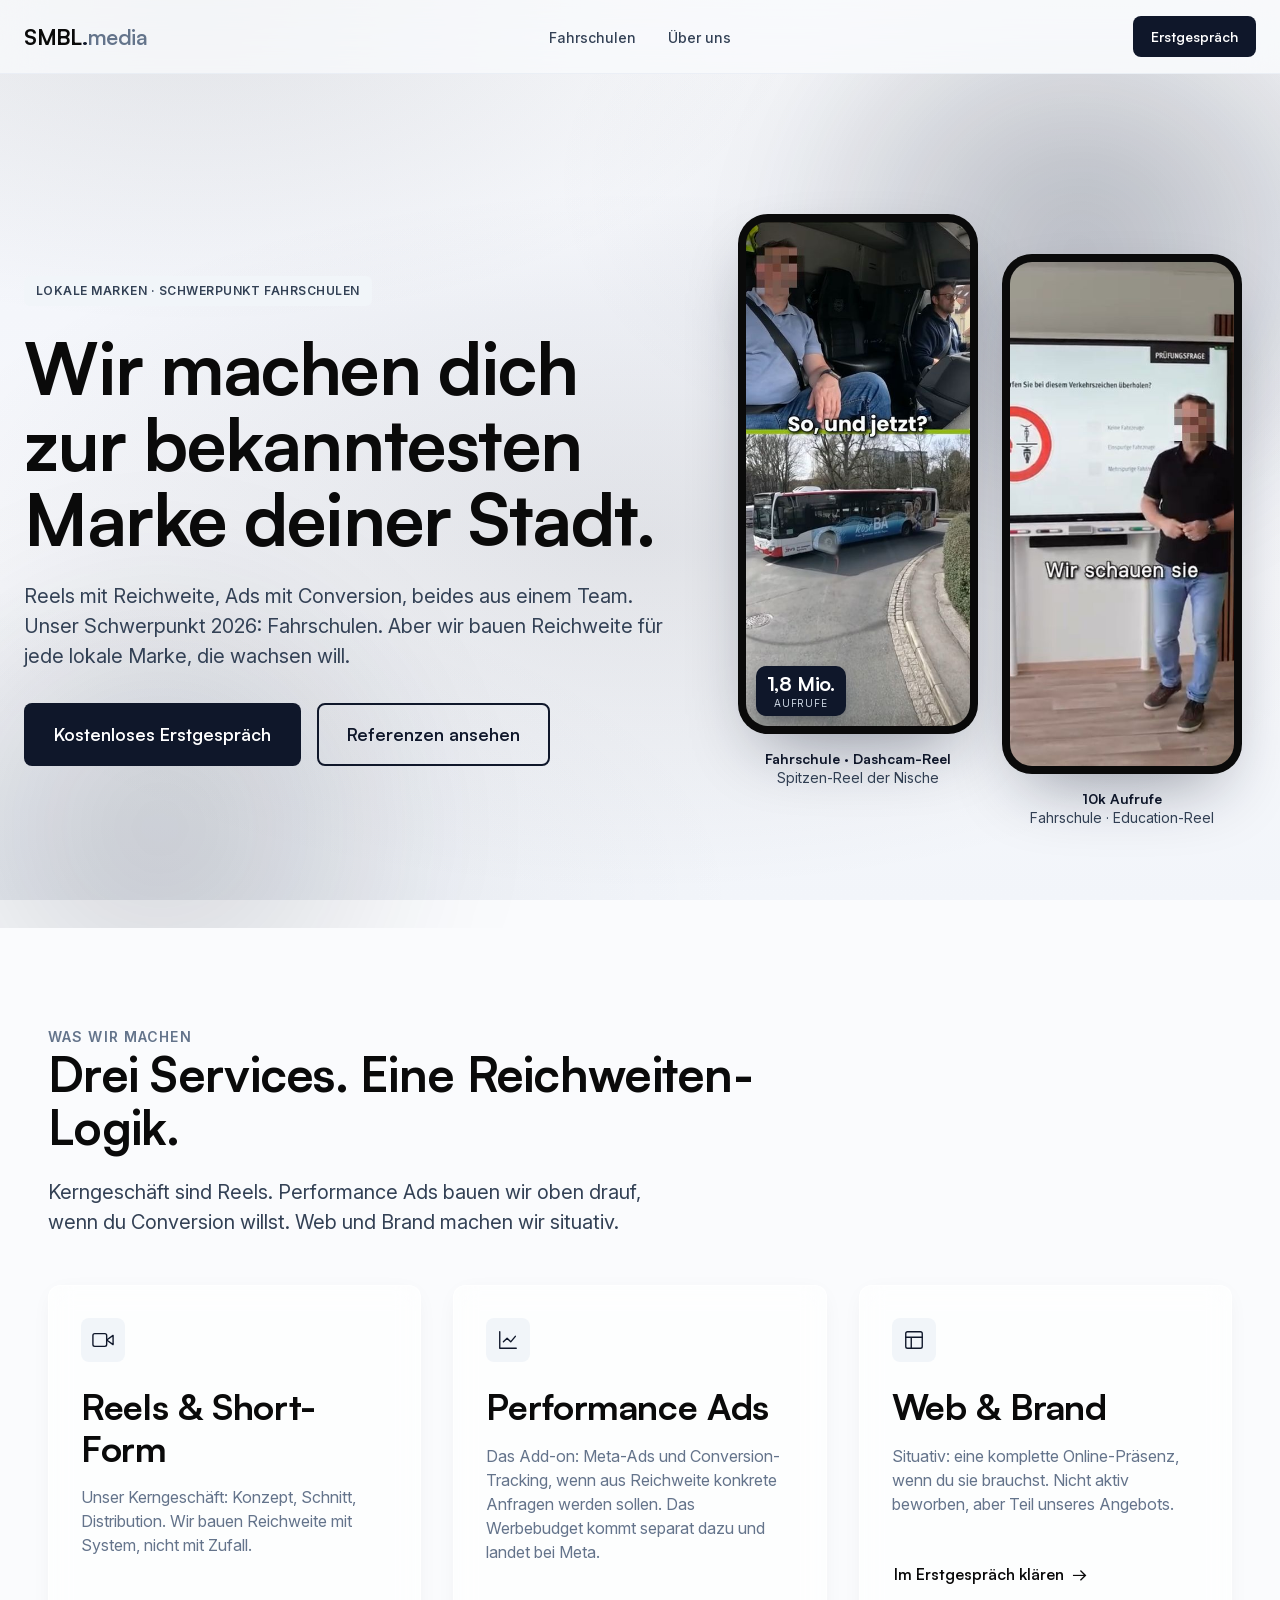
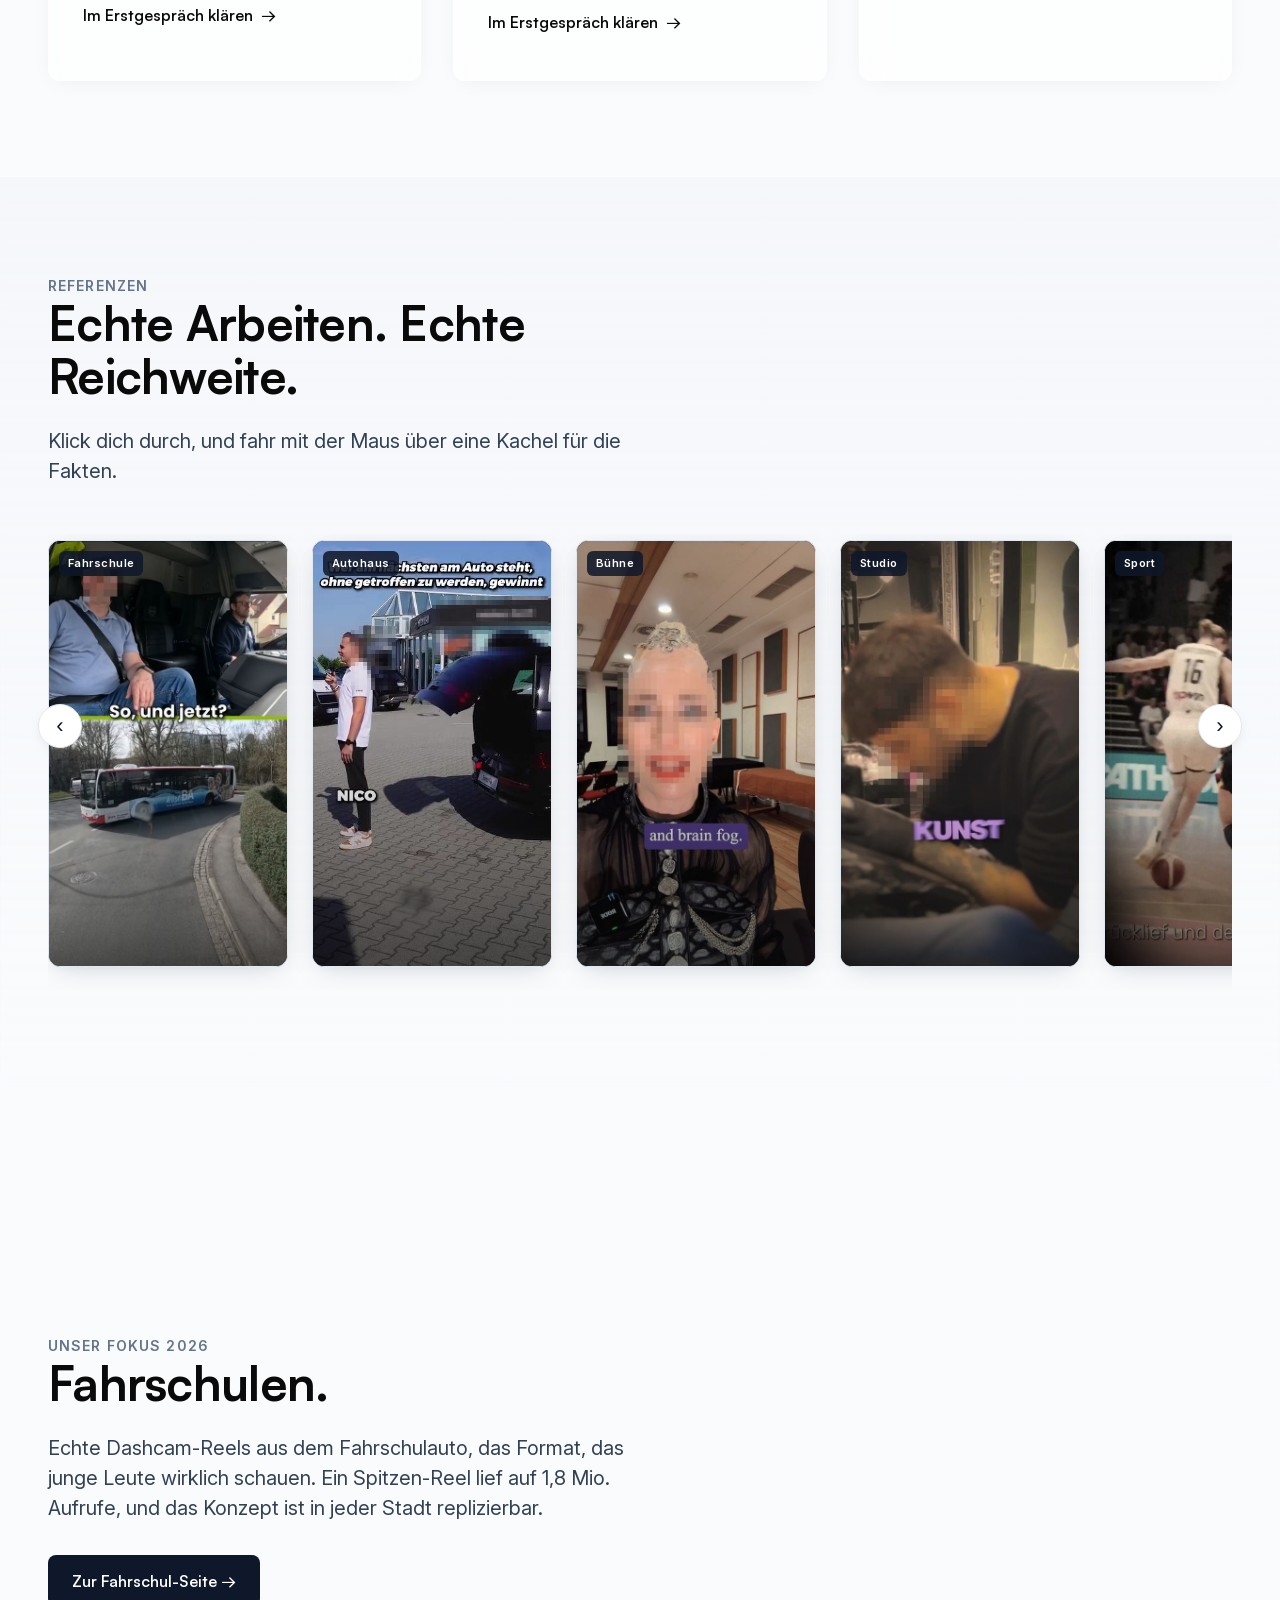
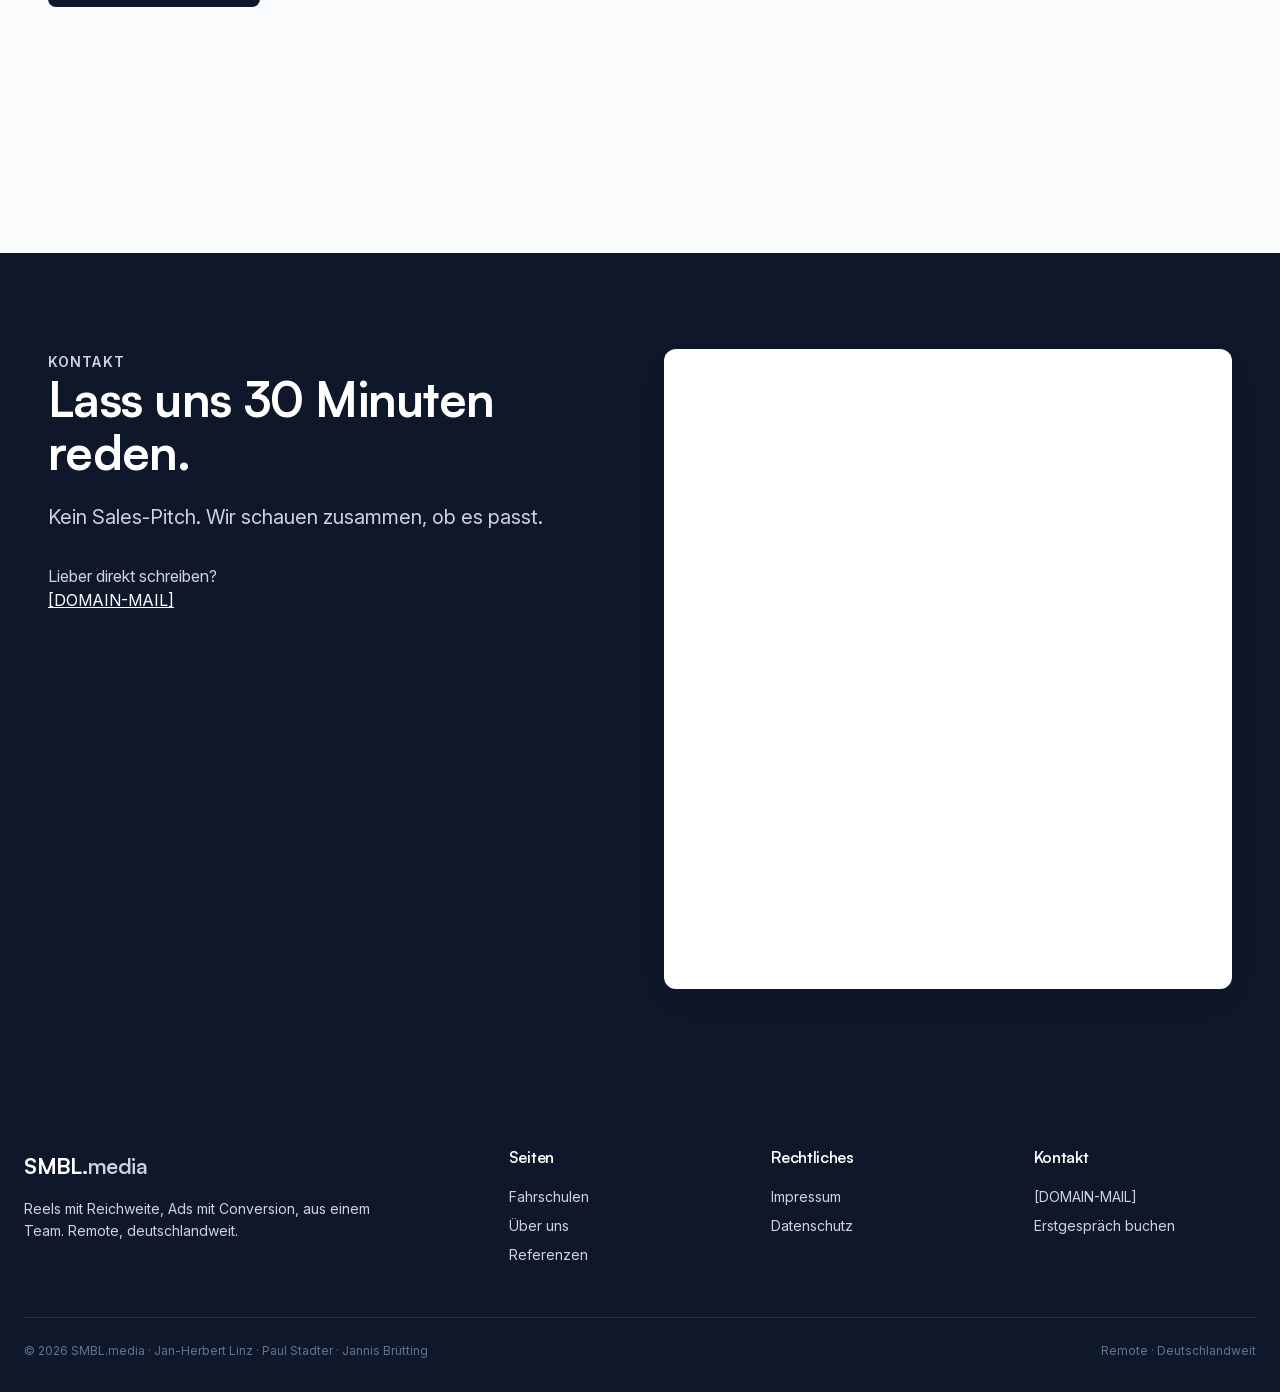
==== commit 331ef6dc: "Konsolidierung: 7 Seiten auf 3 (+Impressum/Datenschutz), Referenzen-Slider, Calendly/Formspree, Font" ====
--- a/index.html
+++ b/index.html
@@ -4,7 +4,7 @@
   <meta charset="utf-8" />
   <meta name="viewport" content="width=device-width, initial-scale=1" />
   <title>SMBL.media · Reels mit Reichweite, Ads mit Conversion</title>
-  <meta name="description" content="Wir machen dich zur bekanntesten Marke deiner Stadt. Reels mit Reichweite, Ads mit Conversion — aus einem Team. Schwerpunkt 2026: Fahrschulen. Remote, deutschlandweit." />
+  <meta name="description" content="Wir machen dich zur bekanntesten Marke deiner Stadt. Reels mit Reichweite, Ads mit Conversion, aus einem Team. Schwerpunkt 2026: Fahrschulen. Remote, deutschlandweit." />
   <meta property="og:type" content="website" />
   <meta property="og:title" content="SMBL.media · Reels mit Reichweite, Ads mit Conversion" />
   <meta property="og:description" content="Wir machen dich zur bekanntesten Marke deiner Stadt. Schwerpunkt 2026: Fahrschulen. Remote, deutschlandweit." />
@@ -21,15 +21,12 @@
       <a class="nav__logo" href="index.html">SMBL<span class="dot">.</span><span class="media">media</span></a>
       <nav>
         <ul class="nav__links">
-          <li><a href="reels.html">Reels</a></li>
-          <li><a href="ads.html">Ads</a></li>
           <li><a href="fahrschulen.html">Fahrschulen</a></li>
-          <li><a href="cases.html">Cases</a></li>
-          <li><a href="about.html">Über uns</a></li>
+          <li><a href="ueber-uns.html">Über uns</a></li>
         </ul>
       </nav>
       <div class="nav__cta">
-        <a class="btn btn--primary btn--sm" href="kontakt.html">Erstgespräch</a>
+        <a class="btn btn--primary btn--sm" href="#kontakt">Erstgespräch</a>
       </div>
       <button class="nav__toggle" aria-label="Menü öffnen" aria-expanded="false">
         <svg width="24" height="24" viewBox="0 0 24 24" fill="none" stroke="currentColor" stroke-width="1.5" stroke-linecap="round"><path d="M4 7h16M4 12h16M4 17h16"/></svg>
@@ -43,10 +40,10 @@
       <div>
         <span class="tag">Lokale Marken · Schwerpunkt Fahrschulen</span>
         <h1 class="mt-3">Wir machen dich zur bekanntesten Marke deiner Stadt.</h1>
-        <p class="lead">Reels mit Reichweite, Ads mit Conversion — beides aus einem Team. Unser Schwerpunkt 2026: Fahrschulen. Aber wir bauen Reichweite für jede lokale Marke, die wachsen will.</p>
+        <p class="lead">Reels mit Reichweite, Ads mit Conversion, beides aus einem Team. Unser Schwerpunkt 2026: Fahrschulen. Aber wir bauen Reichweite für jede lokale Marke, die wachsen will.</p>
         <div class="hero__ctas">
-          <a class="btn btn--primary btn--lg" href="kontakt.html">Kostenloses Erstgespräch</a>
-          <a class="btn btn--secondary btn--lg" href="cases.html">Cases ansehen</a>
+          <a class="btn btn--primary btn--lg" href="#kontakt">Kostenloses Erstgespräch</a>
+          <a class="btn btn--secondary btn--lg" href="#referenzen">Referenzen ansehen</a>
         </div>
       </div>
       <div class="hero__media">
@@ -74,36 +71,13 @@
     </div>
   </section>
 
-  <!-- ===== STAT BAND (Navy · nur echte Reichweite) ===== -->
-  <section class="section section--dark section--tight">
-    <div class="container">
-      <div class="grid grid--3">
-        <div class="stat fade-in">
-          <div class="stat__value">1,8 Mio.</div>
-          <div class="stat__label">Aufrufe · stärkstes Reel</div>
-          <div class="stat__sub">Fahrschule · Oberfranken (anonymisiert)</div>
-        </div>
-        <div class="stat fade-in">
-          <div class="stat__value">100k+</div>
-          <div class="stat__label">Reichweite mehrfach erreicht</div>
-          <div class="stat__sub">über verschiedene Kunden hinweg</div>
-        </div>
-        <div class="stat fade-in">
-          <div class="stat__value">seit 2019</div>
-          <div class="stat__label">am Start · als YouTube-Schnitt begonnen</div>
-          <div class="stat__sub">heute Reels- &amp; Performance-Team</div>
-        </div>
-      </div>
-    </div>
-  </section>
-
-  <!-- ===== SERVICES TEASER ===== -->
+  <!-- ===== WAS WIR MACHEN ===== -->
   <section class="section">
     <div class="container">
       <div style="max-width: 720px;">
         <span class="eyebrow">Was wir machen</span>
         <h2>Drei Services. Eine Reichweiten-Logik.</h2>
-        <p class="lead mt-3">Kerngeschäft sind Reels. Performance Ads bauen wir oben drauf, wenn du Conversion willst. Web & Brand machen wir situativ.</p>
+        <p class="lead mt-3">Kerngeschäft sind Reels. Performance Ads bauen wir oben drauf, wenn du Conversion willst. Web und Brand machen wir situativ.</p>
       </div>
 
       <div class="grid grid--3 mt-6">
@@ -111,88 +85,110 @@
           <div class="card__icon">
             <svg width="22" height="22" viewBox="0 0 24 24" fill="none" stroke="currentColor" stroke-width="1.5" stroke-linecap="round" stroke-linejoin="round"><polygon points="23 7 16 12 23 17 23 7"/><rect x="1" y="5" width="15" height="14" rx="2" ry="2"/></svg>
           </div>
-          <h3>01 · Reels & Short-Form Video</h3>
-          <p class="mt-2 text-muted">Konzept, Skripte, Drehbegleitung, Schnitt, Distribution. Drei Pakete: Full Service, Schnitt-only, Content Recycling.</p>
-          <a class="btn btn--ghost mt-4" href="reels.html">Mehr zu Reels <span class="arrow">→</span></a>
+          <h3>Reels &amp; Short-Form</h3>
+          <p class="mt-2 text-muted">Unser Kerngeschäft: Konzept, Schnitt, Distribution. Wir bauen Reichweite mit System, nicht mit Zufall.</p>
+          <a class="btn btn--ghost mt-4" href="#kontakt">Im Erstgespräch klären <span class="arrow">→</span></a>
         </article>
 
         <article class="card fade-in">
           <div class="card__icon">
             <svg width="22" height="22" viewBox="0 0 24 24" fill="none" stroke="currentColor" stroke-width="1.5" stroke-linecap="round" stroke-linejoin="round"><path d="M3 3v18h18"/><path d="M7 14l4-4 4 4 5-6"/></svg>
           </div>
-          <h3>02 · Performance Ads</h3>
-          <p class="mt-2 text-muted">Meta-Ads-Funnels, Conversion-Tracking, Audience-Building. Add-On für Reels-Kunden oder eigenständig — Reichweite zu Conversion verbinden.</p>
-          <a class="btn btn--ghost mt-4" href="ads.html">Mehr zu Ads <span class="arrow">→</span></a>
+          <h3>Performance Ads</h3>
+          <p class="mt-2 text-muted">Das Add-on: Meta-Ads und Conversion-Tracking, wenn aus Reichweite konkrete Anfragen werden sollen. Das Werbebudget kommt separat dazu und landet bei Meta.</p>
+          <a class="btn btn--ghost mt-4" href="#kontakt">Im Erstgespräch klären <span class="arrow">→</span></a>
         </article>
 
         <article class="card fade-in">
           <div class="card__icon">
             <svg width="22" height="22" viewBox="0 0 24 24" fill="none" stroke="currentColor" stroke-width="1.5" stroke-linecap="round" stroke-linejoin="round"><rect x="3" y="3" width="18" height="18" rx="2"/><path d="M3 9h18M9 21V9"/></svg>
           </div>
-          <h3>03 · Web & Brand</h3>
-          <p class="mt-2 text-muted">Situativ — wenn du eine komplette Online-Präsenz brauchst. Nicht aktiv beworben, aber Teil unseres Angebots.</p>
-          <a class="btn btn--ghost mt-4" href="kontakt.html">Anfrage stellen <span class="arrow">→</span></a>
+          <h3>Web &amp; Brand</h3>
+          <p class="mt-2 text-muted">Situativ: eine komplette Online-Präsenz, wenn du sie brauchst. Nicht aktiv beworben, aber Teil unseres Angebots.</p>
+          <a class="btn btn--ghost mt-4" href="#kontakt">Im Erstgespräch klären <span class="arrow">→</span></a>
         </article>
       </div>
     </div>
   </section>
 
-  <!-- ===== CASES TEASER ===== -->
-  <section class="section section--gray">
+  <!-- ===== REFERENZEN-SLIDER ===== -->
+  <section class="section section--gray" id="referenzen">
     <div class="container">
       <div style="max-width: 720px;">
-        <span class="eyebrow">Beweis · Woran wir uns messen lassen</span>
-        <h2>Drei Kunden. Drei Zahlen. Keine Versprechen.</h2>
-      </div>
-      <div class="grid grid--3 mt-6">
-        <div class="case fade-in">
-          <div>
-            <div class="case__sector">Kunde · anonymisiert</div>
-            <div class="case__client">Autohaus</div>
-          </div>
-          <div class="case__metric">400k</div>
-          <div class="case__notes">
-            <ul>
-              <li>Erstes Reel: 400k Aufrufe</li>
-              <li>12 Reels/Monat seit Beginn</li>
-              <li>Vereinzelt 100k bis Mio Views</li>
-            </ul>
-          </div>
-        </div>
-
-        <div class="case fade-in">
-          <div>
-            <div class="case__sector">Fahrschule</div>
-            <div class="case__client">Fahrschule · Oberfranken</div>
-          </div>
-          <div class="case__metric">1,8 Mio.</div>
-          <div class="case__notes">
-            <ul>
-              <li>Spitzen-Reel: 1,8 Mio. Aufrufe</li>
-              <li>Mehrfach 150k+ Reichweite</li>
-              <li>Dashcam-Format, anonymisiert</li>
-            </ul>
-          </div>
-        </div>
-
-        <!-- [PLATZHALTER · Dritter Case nur mit echtem Einverständnis freigeben — z.B. Eva Vogel. Bis dahin neutral.] -->
-        <div class="case fade-in">
-          <div>
-            <div class="case__sector">Coaching · in Klärung</div>
-            <div class="case__client">[Case folgt]</div>
-          </div>
-          <div class="case__metric">—</div>
-          <div class="case__notes">
-            <ul>
-              <li>Weiterer Case in Vorbereitung</li>
-              <li>Wird erst mit Freigabe veröffentlicht</li>
-              <li>Keine Zahlen ohne Beleg</li>
-            </ul>
-          </div>
-        </div>
-      </div>
-      <div class="text-center mt-6">
-        <a class="btn btn--secondary" href="cases.html">Alle Cases im Detail →</a>
+        <span class="eyebrow">Referenzen</span>
+        <h2>Echte Arbeiten. Echte Reichweite.</h2>
+        <p class="lead mt-3">Klick dich durch, und fahr mit der Maus über eine Kachel für die Fakten.</p>
+      </div>
+
+      <div class="refs mt-6">
+        <button class="refs__nav refs__nav--prev" aria-label="Zurück">‹</button>
+        <div class="refs__track">
+
+          <article class="ref-card" tabindex="0">
+            <span class="ref-card__tag">Fahrschule</span>
+            <img src="assets/posters/dashcam-tricky.jpg" alt="Dashcam-Reel einer Fahrschule aus Oberfranken, anonymisiert" />
+            <div class="ref-card__overlay"><div class="ref-card__facts">
+              <div class="ref-card__title">Fahrschule Oberfranken</div>
+              <div class="ref-card__stat">1,8 Mio. Aufrufe · anonymisiert</div>
+            </div></div>
+          </article>
+
+          <article class="ref-card" tabindex="0">
+            <span class="ref-card__tag">Autohaus</span>
+            <img src="assets/posters/autohaus.jpg" alt="Autohaus-Reel, Marke und Gesicht anonymisiert" />
+            <div class="ref-card__overlay"><div class="ref-card__facts">
+              <div class="ref-card__title">Autohaus · Reels</div>
+              <div class="ref-card__stat">Erstes Reel 400k, vereinzelt 100k bis Mio Views, 12 Reels/Monat</div>
+            </div></div>
+          </article>
+
+          <article class="ref-card" tabindex="0">
+            <span class="ref-card__tag">Bühne</span>
+            <img src="assets/posters/opernsaengerin.jpg" alt="Opernsängerin, Gesicht anonymisiert" />
+            <div class="ref-card__overlay"><div class="ref-card__facts">
+              <div class="ref-card__title">Opernsängerin · Video-Ad</div>
+              <div class="ref-card__stat">Social-Media-Werbung</div>
+            </div></div>
+          </article>
+
+          <article class="ref-card" tabindex="0">
+            <span class="ref-card__tag">Studio</span>
+            <img src="assets/posters/tattoo.jpg" alt="Tattoo-Studio bei der Arbeit, Gesicht anonymisiert" />
+            <div class="ref-card__overlay"><div class="ref-card__facts">
+              <div class="ref-card__title">Tattoo-Studio · Video-Ad</div>
+              <div class="ref-card__stat">Social-Media-Werbung</div>
+            </div></div>
+          </article>
+
+          <article class="ref-card" tabindex="0">
+            <span class="ref-card__tag">Sport</span>
+            <img src="assets/posters/basketball.jpg" alt="Profisportlerin im Spiel, Gesicht anonymisiert" />
+            <div class="ref-card__overlay"><div class="ref-card__facts">
+              <div class="ref-card__title">Profisportler · Highlight-Tape</div>
+              <div class="ref-card__stat">Highlight-Schnitt · anonymisiert</div>
+            </div></div>
+          </article>
+
+          <article class="ref-card" tabindex="0">
+            <span class="ref-card__tag">Therapie &amp; Training</span>
+            <img src="assets/posters/raatz.jpg" alt="Raatz Therapie und Training, Performance-Testing" />
+            <div class="ref-card__overlay"><div class="ref-card__facts">
+              <div class="ref-card__title">Raatz Therapie &amp; Training</div>
+              <div class="ref-card__stat">Social-Media-Auftritt</div>
+            </div></div>
+          </article>
+
+          <a class="ref-card" href="https://www.youtube.com/@mojiclips/videos" target="_blank" rel="noopener">
+            <span class="ref-card__tag">Referenz</span>
+            <img src="assets/Moji Logo.jpg" alt="mojiclips, YouTube-Kanal" />
+            <div class="ref-card__overlay"><div class="ref-card__facts">
+              <div class="ref-card__title">mojiclips · YouTube</div>
+              <div class="ref-card__stat">YouTube-Schnitt seit 5 Jahren, [ABOZAHL] Abonnenten. Eine Referenz von uns.</div>
+            </div></div>
+          </a>
+
+        </div>
+        <button class="refs__nav refs__nav--next" aria-label="Weiter">›</button>
       </div>
     </div>
   </section>
@@ -204,7 +200,7 @@
         <div>
           <span class="eyebrow">Unser Fokus 2026</span>
           <h2>Fahrschulen.</h2>
-          <p class="lead mt-3">Echte Dashcam-Reels aus dem Fahrschulauto — das Format, das junge Leute wirklich schauen. Ein Spitzen-Reel lief auf 1,8 Mio. Aufrufe. Das Konzept ist in jeder Stadt replizierbar.</p>
+          <p class="lead mt-3">Echte Dashcam-Reels aus dem Fahrschulauto, das Format, das junge Leute wirklich schauen. Ein Spitzen-Reel lief auf 1,8 Mio. Aufrufe, und das Konzept ist in jeder Stadt replizierbar.</p>
           <div class="hero__ctas">
             <a class="btn btn--primary" href="fahrschulen.html">Zur Fahrschul-Seite →</a>
           </div>
@@ -221,133 +217,22 @@
     </div>
   </section>
 
-  <!-- ===== REFERENZEN-CAROUSEL ===== -->
-  <section class="section section--gray">
-    <div class="container">
-      <div style="max-width: 720px;">
-        <span class="eyebrow">Nicht nur Fahrschulen</span>
-        <h2>Reichweite bauen wir für jede lokale Marke.</h2>
-        <p class="lead mt-3">Ein Auszug unserer Arbeiten — durchklicken, und mit der Maus über eine Kachel fahren für die Fakten.</p>
-      </div>
-
-      <div class="refs mt-6">
-        <button class="refs__nav refs__nav--prev" aria-label="Zurück">‹</button>
-        <div class="refs__track">
-
-          <article class="ref-card" tabindex="0">
-            <span class="ref-card__tag">Sport</span>
-            <img src="assets/posters/basketball.jpg" alt="Profisportlerin im Spiel, Gesicht anonymisiert" />
-            <div class="ref-card__overlay"><div class="ref-card__facts">
-              <div class="ref-card__title">Profisportler · Highlight-Tape</div>
-              <div class="ref-card__stat">Highlight-Schnitt · anonymisiert</div>
-            </div></div>
-          </article>
-
-          <article class="ref-card" tabindex="0">
-            <span class="ref-card__tag">Bühne</span>
-            <img src="assets/posters/opernsaengerin.jpg" alt="Opernsängerin, Gesicht anonymisiert" />
-            <div class="ref-card__overlay"><div class="ref-card__facts">
-              <div class="ref-card__title">Opernsängerin · Video-Ad</div>
-              <div class="ref-card__stat">Social-Media-Werbung</div>
-            </div></div>
-          </article>
-
-          <article class="ref-card" tabindex="0">
-            <span class="ref-card__tag">Studio</span>
-            <img src="assets/posters/tattoo.jpg" alt="Tattoo-Studio bei der Arbeit, Gesicht anonymisiert" />
-            <div class="ref-card__overlay"><div class="ref-card__facts">
-              <div class="ref-card__title">Tattoo-Studio · Video-Ad</div>
-              <div class="ref-card__stat">Social-Media-Werbung</div>
-            </div></div>
-          </article>
-
-          <article class="ref-card" tabindex="0">
-            <span class="ref-card__tag">Autohaus</span>
-            <img src="assets/posters/autohaus.jpg" alt="Autohaus-Reel, Marke und Gesicht anonymisiert" />
-            <div class="ref-card__overlay"><div class="ref-card__facts">
-              <div class="ref-card__title">Autohaus · Reel</div>
-              <div class="ref-card__stat">400k Aufrufe · erstes Reel</div>
-            </div></div>
-          </article>
-
-          <article class="ref-card" tabindex="0">
-            <span class="ref-card__tag">Therapie &amp; Training</span>
-            <img src="assets/posters/raatz.jpg" alt="Raatz Therapie und Training, Performance-Testing" />
-            <div class="ref-card__overlay"><div class="ref-card__facts">
-              <div class="ref-card__title">Raatz Therapie &amp; Training</div>
-              <div class="ref-card__stat">Social-Media-Auftritt · Performance-Testing</div>
-            </div></div>
-          </article>
-
-          <a class="ref-card ref-card--text" href="https://www.youtube.com/@mojiclips/videos" target="_blank" rel="noopener">
-            <div class="rc-inner">
-              <div class="t">mojiclips</div>
-              <div class="s">Unser Paul schneidet hier seit 5 Jahren mit.</div>
-              <span class="go">Kanal ansehen ↗</span>
-            </div>
-          </a>
-
-        </div>
-        <button class="refs__nav refs__nav--next" aria-label="Weiter">›</button>
-      </div>
-    </div>
-  </section>
-
-  <!-- ===== PROZESS ===== -->
-  <section class="section">
-    <div class="container">
-      <div style="max-width: 720px;">
-        <span class="eyebrow">So arbeiten wir</span>
-        <h2>Reichweite ist kein Zufall. Wir arbeiten in 5 Schritten.</h2>
-      </div>
-      <div class="steps mt-6">
-        <div class="step fade-in">
-          <div class="step__num">01</div>
-          <div>
-            <h3>Erstgespräch & Onboarding</h3>
-            <p>30 Minuten. Wir hören zu, du hörst, ob wir passen. Keine Pitch-Show.</p>
-          </div>
-        </div>
-        <div class="step fade-in">
-          <div class="step__num">02</div>
-          <div>
-            <h3>Zielgruppen-Analyse</h3>
-            <p>Wer sind deine Kunden, was schauen die, wo sind die Hooks. Ohne Annahmen.</p>
-          </div>
-        </div>
-        <div class="step fade-in">
-          <div class="step__num">03</div>
-          <div>
-            <h3>Contentplan & Skripte</h3>
-            <p>12 Reels/Monat, jeden mit Hook und Ziel. Du sagst Ja zu jedem Skript.</p>
-          </div>
-        </div>
-        <div class="step fade-in">
-          <div class="step__num">04</div>
-          <div>
-            <h3>Rohmaterial aufnehmen</h3>
-            <p>Wir kommen zu dir oder du drehst nach Anleitung. Beides funktioniert.</p>
-          </div>
-        </div>
-        <div class="step fade-in">
-          <div class="step__num">05</div>
-          <div>
-            <h3>Cutten, Distribution, Reporting</h3>
-            <p>Fertige Reels zu deiner Freigabe. Distribution + monatliches Reporting mit Zahlen, nicht Buzzwords.</p>
-          </div>
-        </div>
-      </div>
-    </div>
-  </section>
-
-  <!-- ===== CTA BAND ===== -->
-  <section class="section section--tight">
-    <div class="cta-band">
-      <h2>Lass uns 30 Minuten reden.</h2>
-      <p>Kein Sales-Pitch. Wir schauen zusammen, ob Reels für dich Sinn ergeben — und wenn ja, wie.</p>
-      <div class="cta-band__buttons">
-        <a class="btn btn--primary btn--lg" style="background: var(--smbl-white); color: var(--smbl-navy);" href="kontakt.html">Erstgespräch buchen</a>
-        <a class="btn btn--secondary btn--lg" href="cases.html">Erst Cases ansehen</a>
+  <!-- ===== KONTAKT ===== -->
+  <section class="section section--dark" id="kontakt">
+    <div class="container">
+      <div class="kontakt-grid">
+        <div>
+          <span class="eyebrow">Kontakt</span>
+          <h2>Lass uns 30 Minuten reden.</h2>
+          <p class="lead mt-3">Kein Sales-Pitch. Wir schauen zusammen, ob es passt.</p>
+          <p class="mt-4" style="color: var(--smbl-gray-300);">Lieber direkt schreiben?<br />
+            <a href="mailto:[DOMAIN-MAIL]" style="color: var(--smbl-white); text-decoration: underline;">[DOMAIN-MAIL]</a>
+          </p>
+        </div>
+        <div class="calendly-wrap">
+          <!-- Calendly inline widget -->
+          <div class="calendly-inline-widget" data-url="https://calendly.com/management-smbl/30min" style="min-width:280px;height:640px;"></div>
+        </div>
       </div>
     </div>
   </section>
@@ -357,38 +242,40 @@
     <div class="footer__inner">
       <div class="footer__brand">
         <a class="nav__logo" style="color: var(--smbl-white);" href="index.html">SMBL<span class="dot" style="color: var(--smbl-white);">.</span><span class="media" style="color: var(--smbl-gray-300);">media</span></a>
-        <p>Reels-Skill + Performance-DNA in einem Team. Deutschlandweit · Remote. Wir bauen das digitale Symbol deiner Marke.</p>
-      </div>
-      <div>
-        <h5>Services</h5>
+        <p>Reels mit Reichweite, Ads mit Conversion, aus einem Team. Remote, deutschlandweit.</p>
+      </div>
+      <div>
+        <h5>Seiten</h5>
         <ul>
-          <li><a href="reels.html">Reels</a></li>
-          <li><a href="ads.html">Performance Ads</a></li>
           <li><a href="fahrschulen.html">Fahrschulen</a></li>
-        </ul>
-      </div>
-      <div>
-        <h5>Agentur</h5>
+          <li><a href="ueber-uns.html">Über uns</a></li>
+          <li><a href="#referenzen">Referenzen</a></li>
+        </ul>
+      </div>
+      <div>
+        <h5>Rechtliches</h5>
         <ul>
-          <li><a href="about.html">Über uns</a></li>
-          <li><a href="cases.html">Cases</a></li>
-          <li><a href="kontakt.html">Kontakt</a></li>
+          <li><a href="impressum.html">Impressum</a></li>
+          <li><a href="datenschutz.html">Datenschutz</a></li>
         </ul>
       </div>
       <div>
         <h5>Kontakt</h5>
         <ul>
-          <li><a href="mailto:management@smbl.media">management@smbl.media</a></li>
-          <li><a href="kontakt.html">Erstgespräch buchen</a></li>
+          <li><a href="mailto:[DOMAIN-MAIL]">[DOMAIN-MAIL]</a></li>
+          <li><a href="#kontakt">Erstgespräch buchen</a></li>
         </ul>
       </div>
     </div>
     <div class="footer__bottom">
-      <span>© 2026 SMBL.media · Jan Linz · Paul Stadter · Jannis Brütting · <a href="impressum.html">Impressum</a> · <a href="datenschutz.html">Datenschutz</a></span>
-      <span>Deutschlandweit · Remote</span>
+      <span>© 2026 SMBL.media · Jan-Herbert Linz · Paul Stadter · Jannis Brütting</span>
+      <span>Remote · Deutschlandweit</span>
     </div>
   </footer>
 
+  <a class="mobile-cta" href="#kontakt">Kostenloses Erstgespräch</a>
+
   <script src="script.js"></script>
+  <script type="text/javascript" src="https://assets.calendly.com/assets/external/widget.js" async></script>
 </body>
 </html>
--- a/brand-tokens.css
+++ b/brand-tokens.css
@@ -70,7 +70,7 @@
 }
 
 /* ============================================================
-   FONTS · SELBST GEHOSTET (DSGVO — kein CDN/@import!)
+   FONTS · SELBST GEHOSTET (DSGVO, kein CDN/@import!)
    Lege die .woff2-Dateien in  assets/fonts/  ab (siehe README dort).
    Solange die Dateien fehlen, greift sauber der System-Font-Fallback.
    ============================================================ */
--- a/styles.css
+++ b/styles.css
@@ -851,3 +851,41 @@
   .ref-card__facts { opacity: 1; transform: none; }
   .ref-card__overlay { background: linear-gradient(180deg, rgba(10,10,10,0) 40%, rgba(10,10,10,.85) 100%); }
 }
+@media (prefers-reduced-motion: reduce) {
+  .ref-card__facts { opacity: 1; transform: none; }
+  .ref-card img, .ref-card__overlay { transition: none; }
+  html { scroll-behavior: auto; }
+  .refs__track { scroll-behavior: auto; }
+}
+
+/* ===== MOBILE STICKY CTA-LEISTE ===== */
+.mobile-cta { display: none; }
+@media (max-width: 880px) {
+  .mobile-cta {
+    display: flex;
+    align-items: center;
+    justify-content: center;
+    position: fixed;
+    left: 0; right: 0; bottom: 0;
+    z-index: 60;
+    background: var(--smbl-navy);
+    color: var(--smbl-white);
+    font-family: var(--font-display);
+    font-weight: 600;
+    font-size: var(--text-body);
+    padding: 15px 16px;
+    text-decoration: none;
+    box-shadow: 0 -4px 20px -6px rgba(15, 23, 42, 0.45);
+  }
+  body { padding-bottom: 58px; }
+}
+
+/* ===== CALENDLY ===== */
+.calendly-wrap {
+  background: var(--smbl-white);
+  border-radius: var(--radius-lg);
+  overflow: hidden;
+  box-shadow: var(--shadow-lg);
+}
+.kontakt-grid { display: grid; gap: var(--space-6); grid-template-columns: 1fr 1fr; align-items: start; }
+@media (max-width: 880px) { .kontakt-grid { grid-template-columns: 1fr; } }
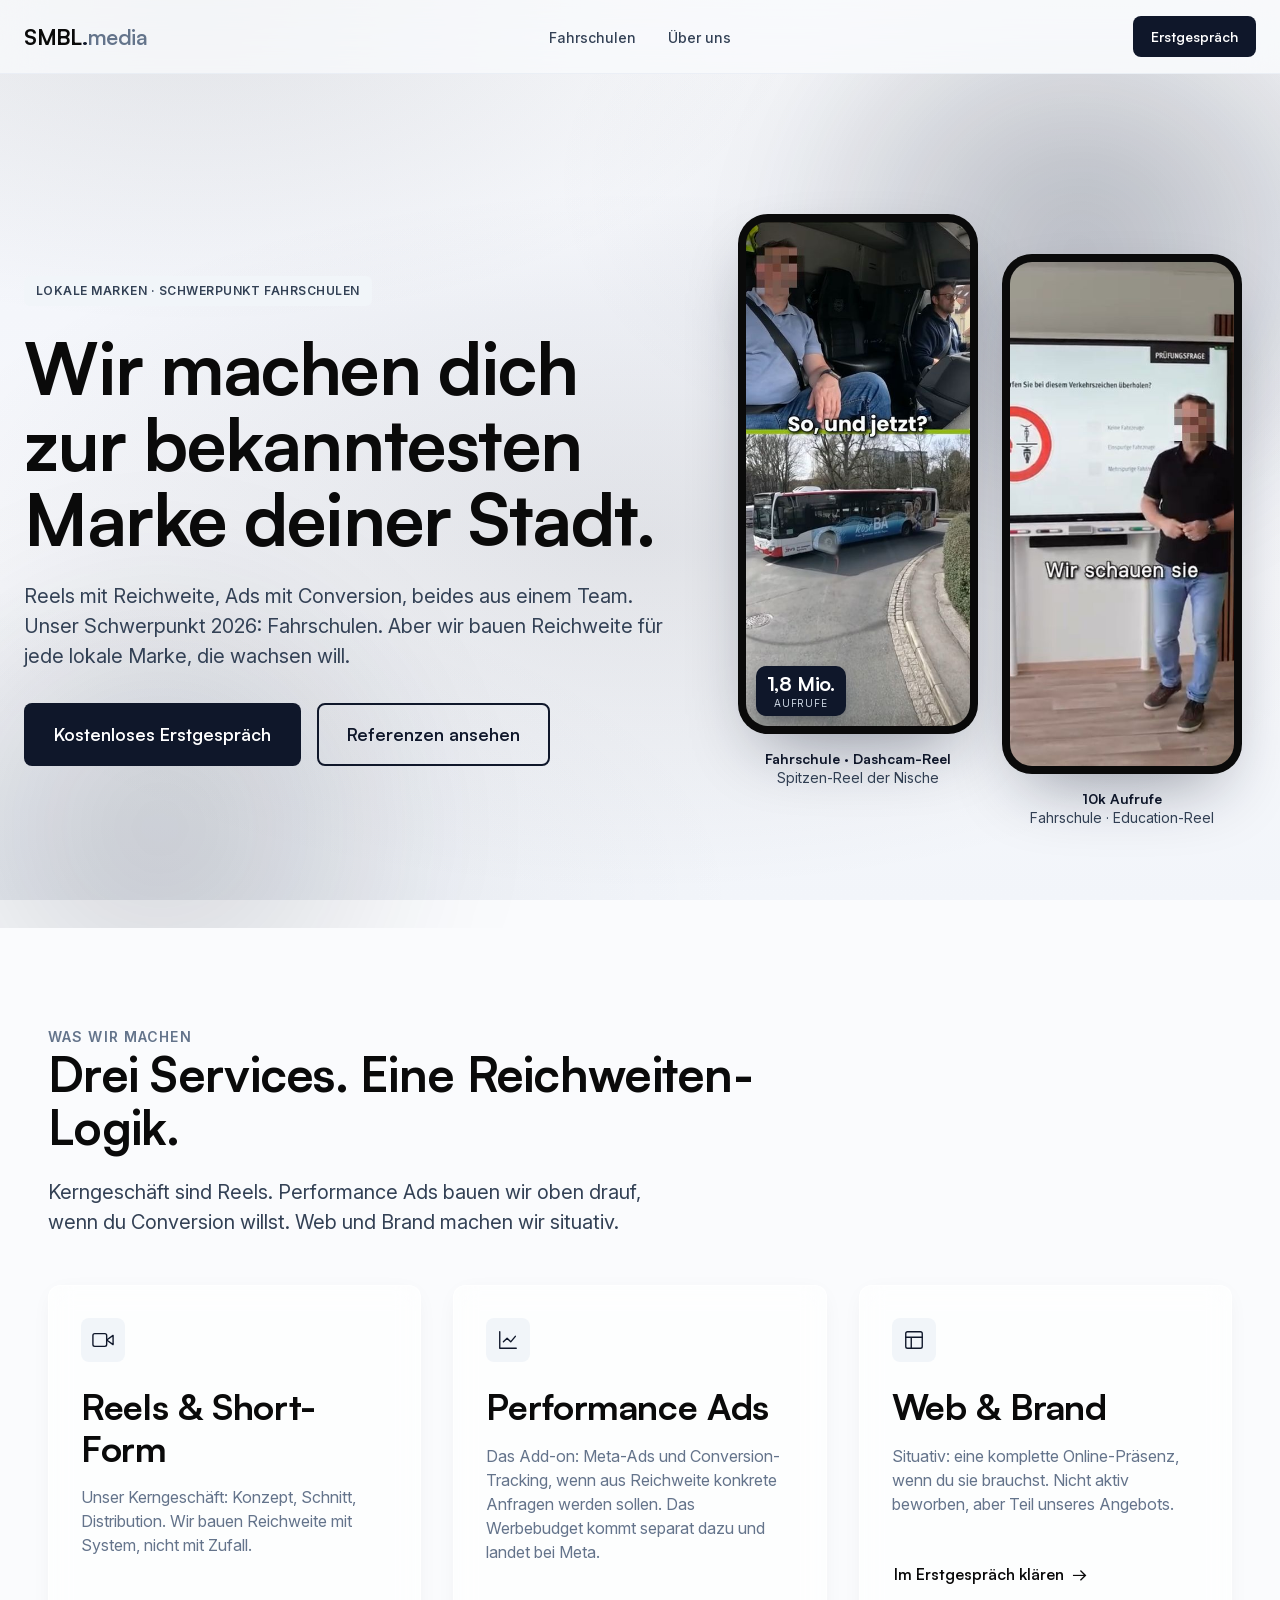
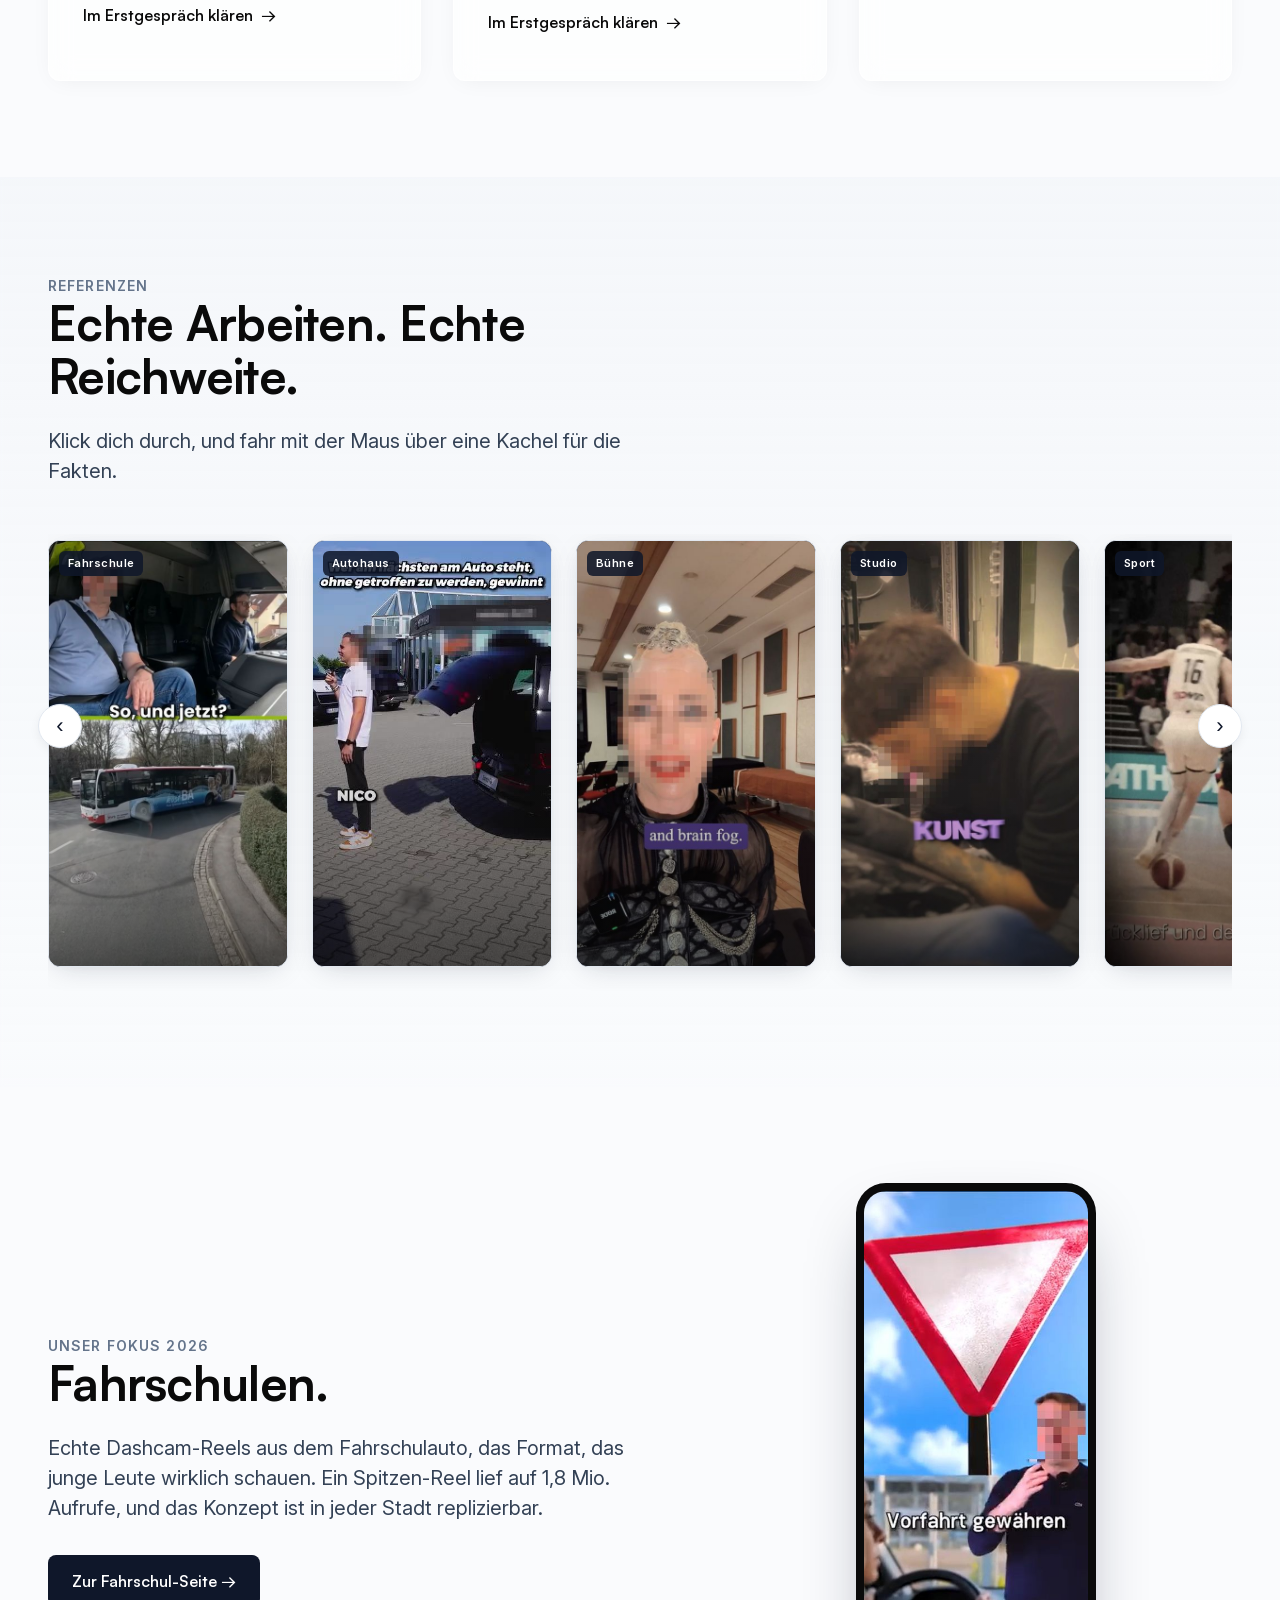
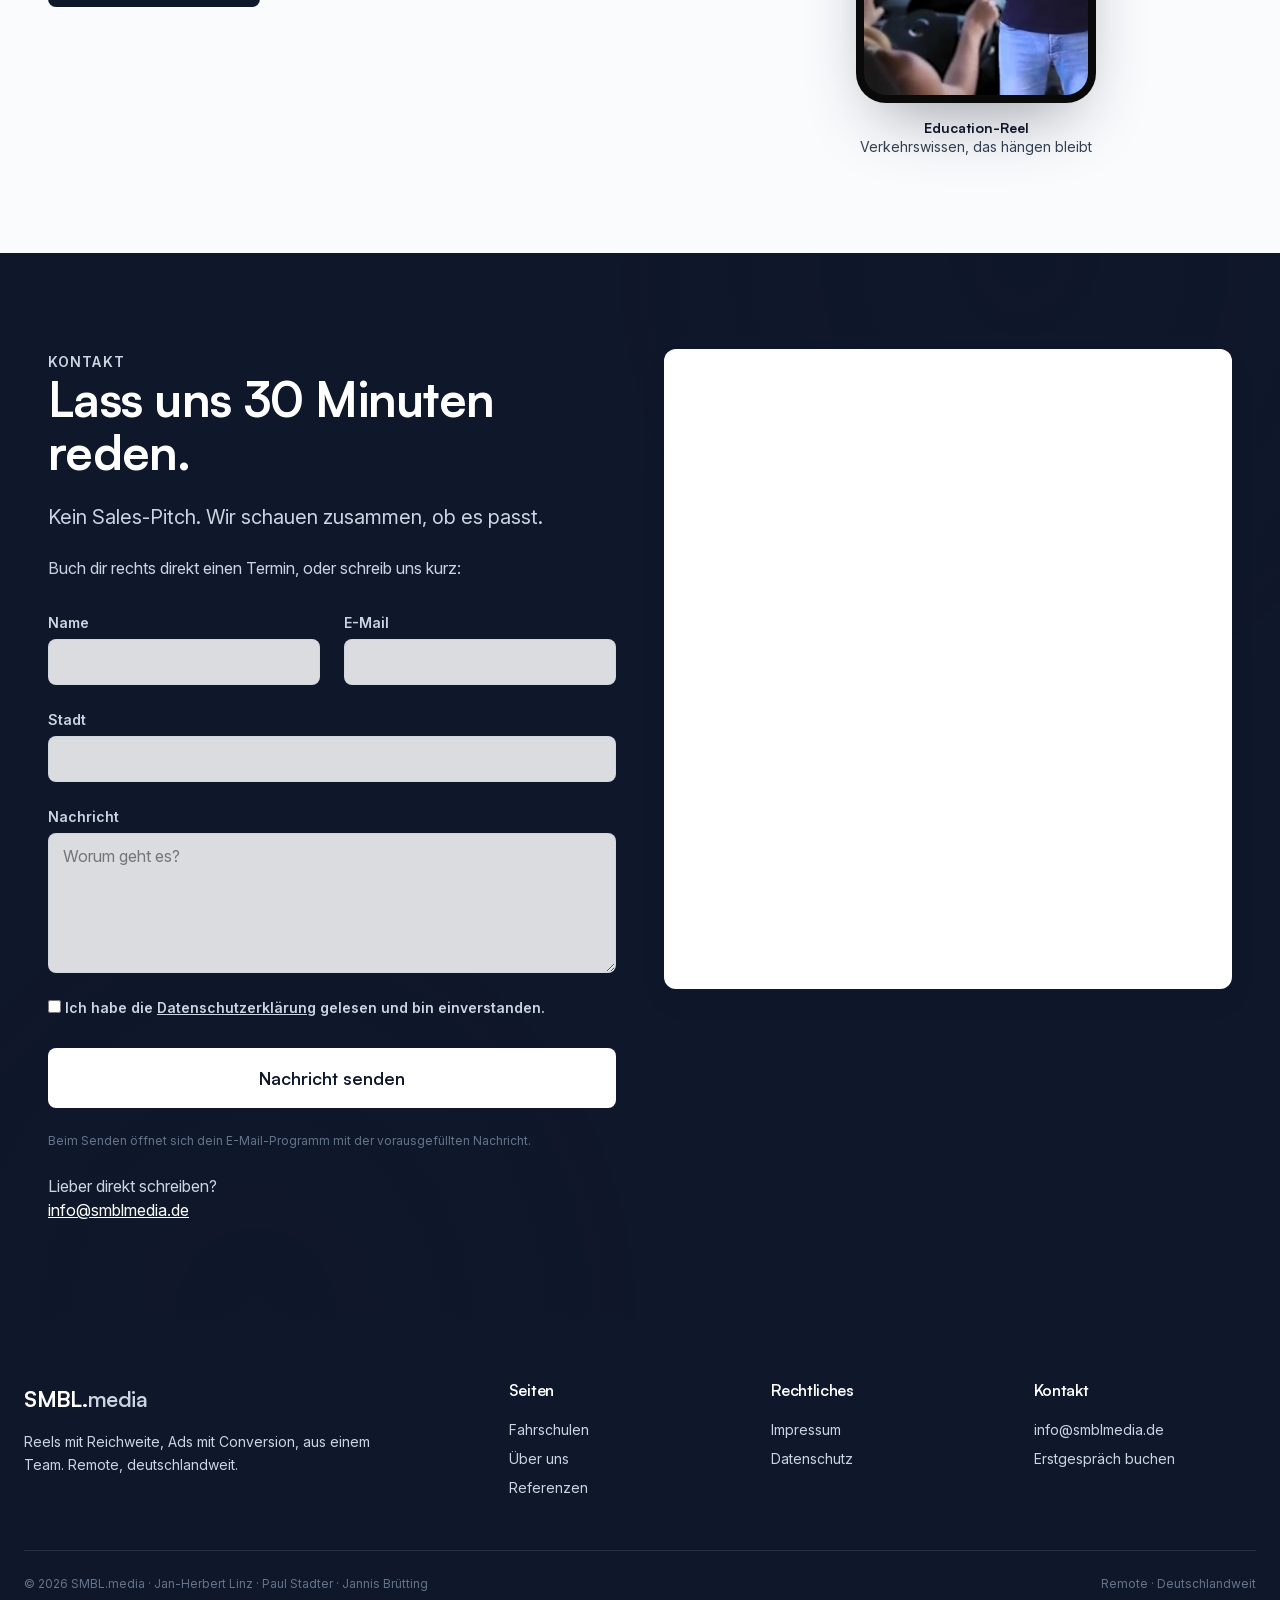
==== commit b4e5399c: "Echte Daten: Adresse/Impressum/Datenschutz, info@smblmedia.de, mailto-Formulare, Stand Juni 2026 Co-" ====
--- a/index.html
+++ b/index.html
@@ -183,7 +183,7 @@
             <img src="assets/Moji Logo.jpg" alt="mojiclips, YouTube-Kanal" />
             <div class="ref-card__overlay"><div class="ref-card__facts">
               <div class="ref-card__title">mojiclips · YouTube</div>
-              <div class="ref-card__stat">YouTube-Schnitt seit 5 Jahren, [ABOZAHL] Abonnenten. Eine Referenz von uns.</div>
+              <div class="ref-card__stat">YouTube-Schnitt seit 5 Jahren, 147.000 Abonnenten. Eine Referenz von uns.</div>
             </div></div>
           </a>
 
@@ -225,8 +225,42 @@
           <span class="eyebrow">Kontakt</span>
           <h2>Lass uns 30 Minuten reden.</h2>
           <p class="lead mt-3">Kein Sales-Pitch. Wir schauen zusammen, ob es passt.</p>
-          <p class="mt-4" style="color: var(--smbl-gray-300);">Lieber direkt schreiben?<br />
-            <a href="mailto:[DOMAIN-MAIL]" style="color: var(--smbl-white); text-decoration: underline;">[DOMAIN-MAIL]</a>
+          <p class="mt-3" style="color: var(--smbl-gray-300);">Buch dir rechts direkt einen Termin, oder schreib uns kurz:</p>
+
+          <!-- Jan: Spaeter auf Formspree umstellen, damit Anfragen zuverlaessig gespeichert werden, auch ohne Mail-Programm beim Besucher. -->
+          <form class="form mt-4" data-form="lead" data-subject="Anfrage über smblmedia.de">
+            <div class="form__row">
+              <div class="form__field">
+                <label for="k-name">Name</label>
+                <input id="k-name" name="name" type="text" required />
+              </div>
+              <div class="form__field">
+                <label for="k-email">E-Mail</label>
+                <input id="k-email" name="email" type="email" required />
+              </div>
+            </div>
+            <div class="form__field">
+              <label for="k-stadt">Stadt</label>
+              <input id="k-stadt" name="stadt" type="text" />
+            </div>
+            <div class="form__field">
+              <label for="k-msg">Nachricht</label>
+              <textarea id="k-msg" name="nachricht" placeholder="Worum geht es?"></textarea>
+            </div>
+            <div class="hp-field" aria-hidden="true">
+              <label for="k-website">Bitte leer lassen</label>
+              <input id="k-website" name="website" type="text" tabindex="-1" autocomplete="off" />
+            </div>
+            <label class="form__consent">
+              <input type="checkbox" name="consent" required />
+              <span>Ich habe die <a href="datenschutz.html" style="text-decoration: underline; color: inherit;">Datenschutzerklärung</a> gelesen und bin einverstanden.</span>
+            </label>
+            <button class="btn btn--lg" type="submit" style="background: var(--smbl-white); color: var(--smbl-navy);">Nachricht senden</button>
+            <p style="font-size:12px; color: var(--smbl-gray-500);">Beim Senden öffnet sich dein E-Mail-Programm mit der vorausgefüllten Nachricht.</p>
+          </form>
+
+          <p class="mt-3" style="color: var(--smbl-gray-300);">Lieber direkt schreiben?<br />
+            <a href="mailto:info@smblmedia.de" style="color: var(--smbl-white); text-decoration: underline;">info@smblmedia.de</a>
           </p>
         </div>
         <div class="calendly-wrap">
@@ -262,7 +296,7 @@
       <div>
         <h5>Kontakt</h5>
         <ul>
-          <li><a href="mailto:[DOMAIN-MAIL]">[DOMAIN-MAIL]</a></li>
+          <li><a href="mailto:info@smblmedia.de">info@smblmedia.de</a></li>
           <li><a href="#kontakt">Erstgespräch buchen</a></li>
         </ul>
       </div>
--- a/styles.css
+++ b/styles.css
@@ -889,3 +889,5 @@
 }
 .kontakt-grid { display: grid; gap: var(--space-6); grid-template-columns: 1fr 1fr; align-items: start; }
 @media (max-width: 880px) { .kontakt-grid { grid-template-columns: 1fr; } }
+.section--dark .form label { color: var(--smbl-gray-300); }
+.section--dark .form__consent { color: var(--smbl-gray-300); }
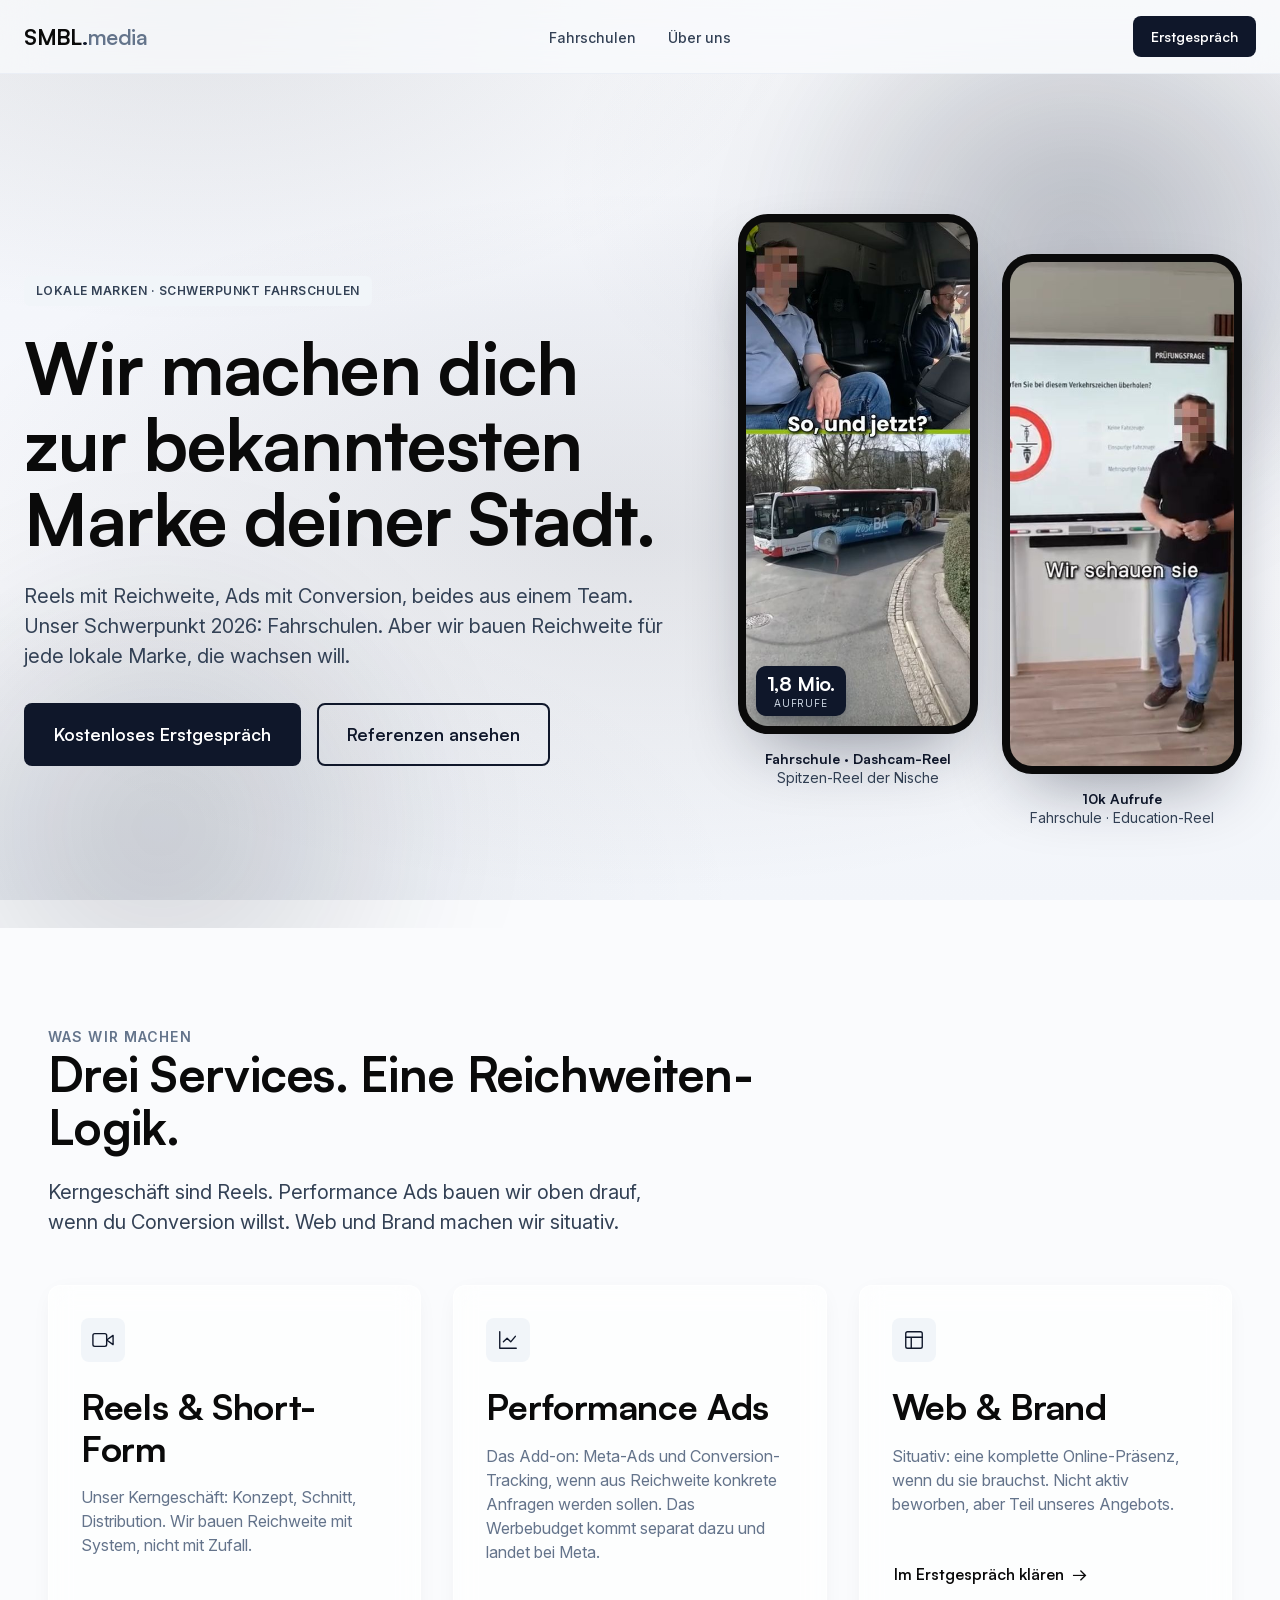
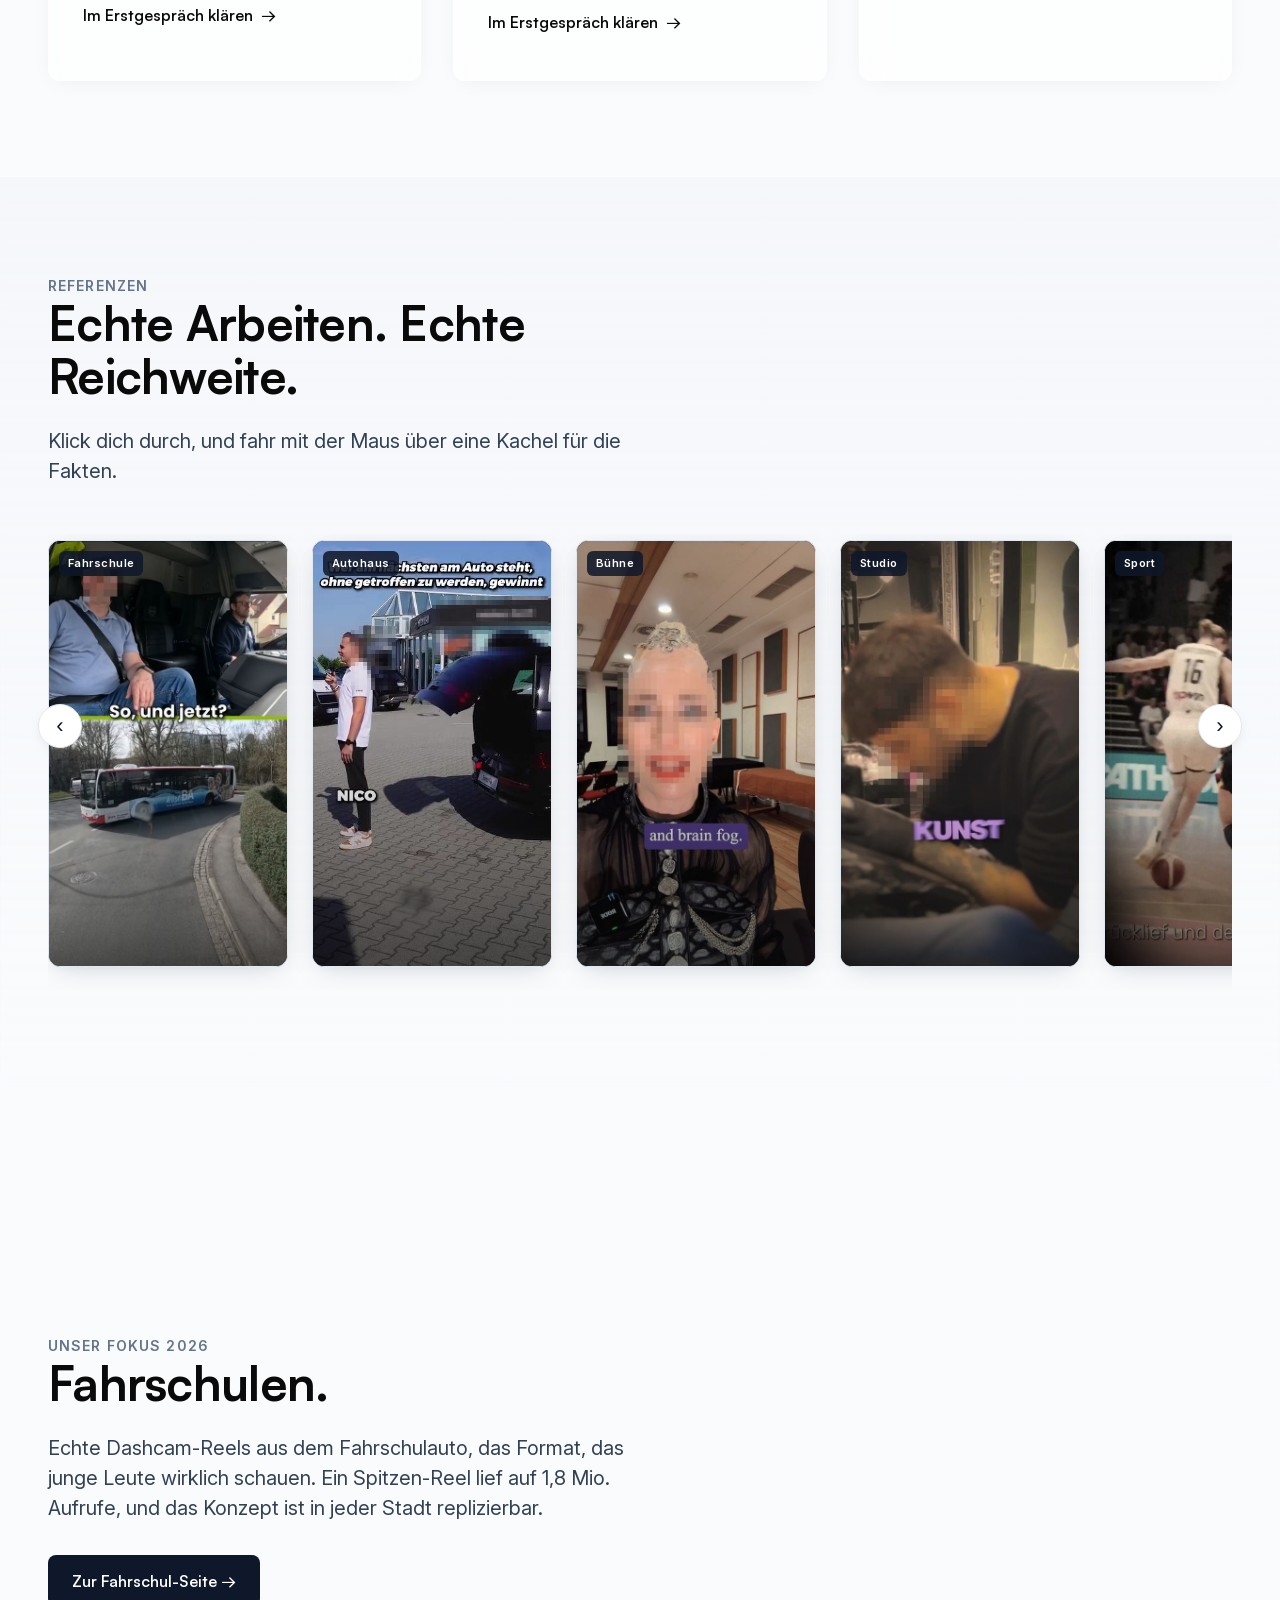
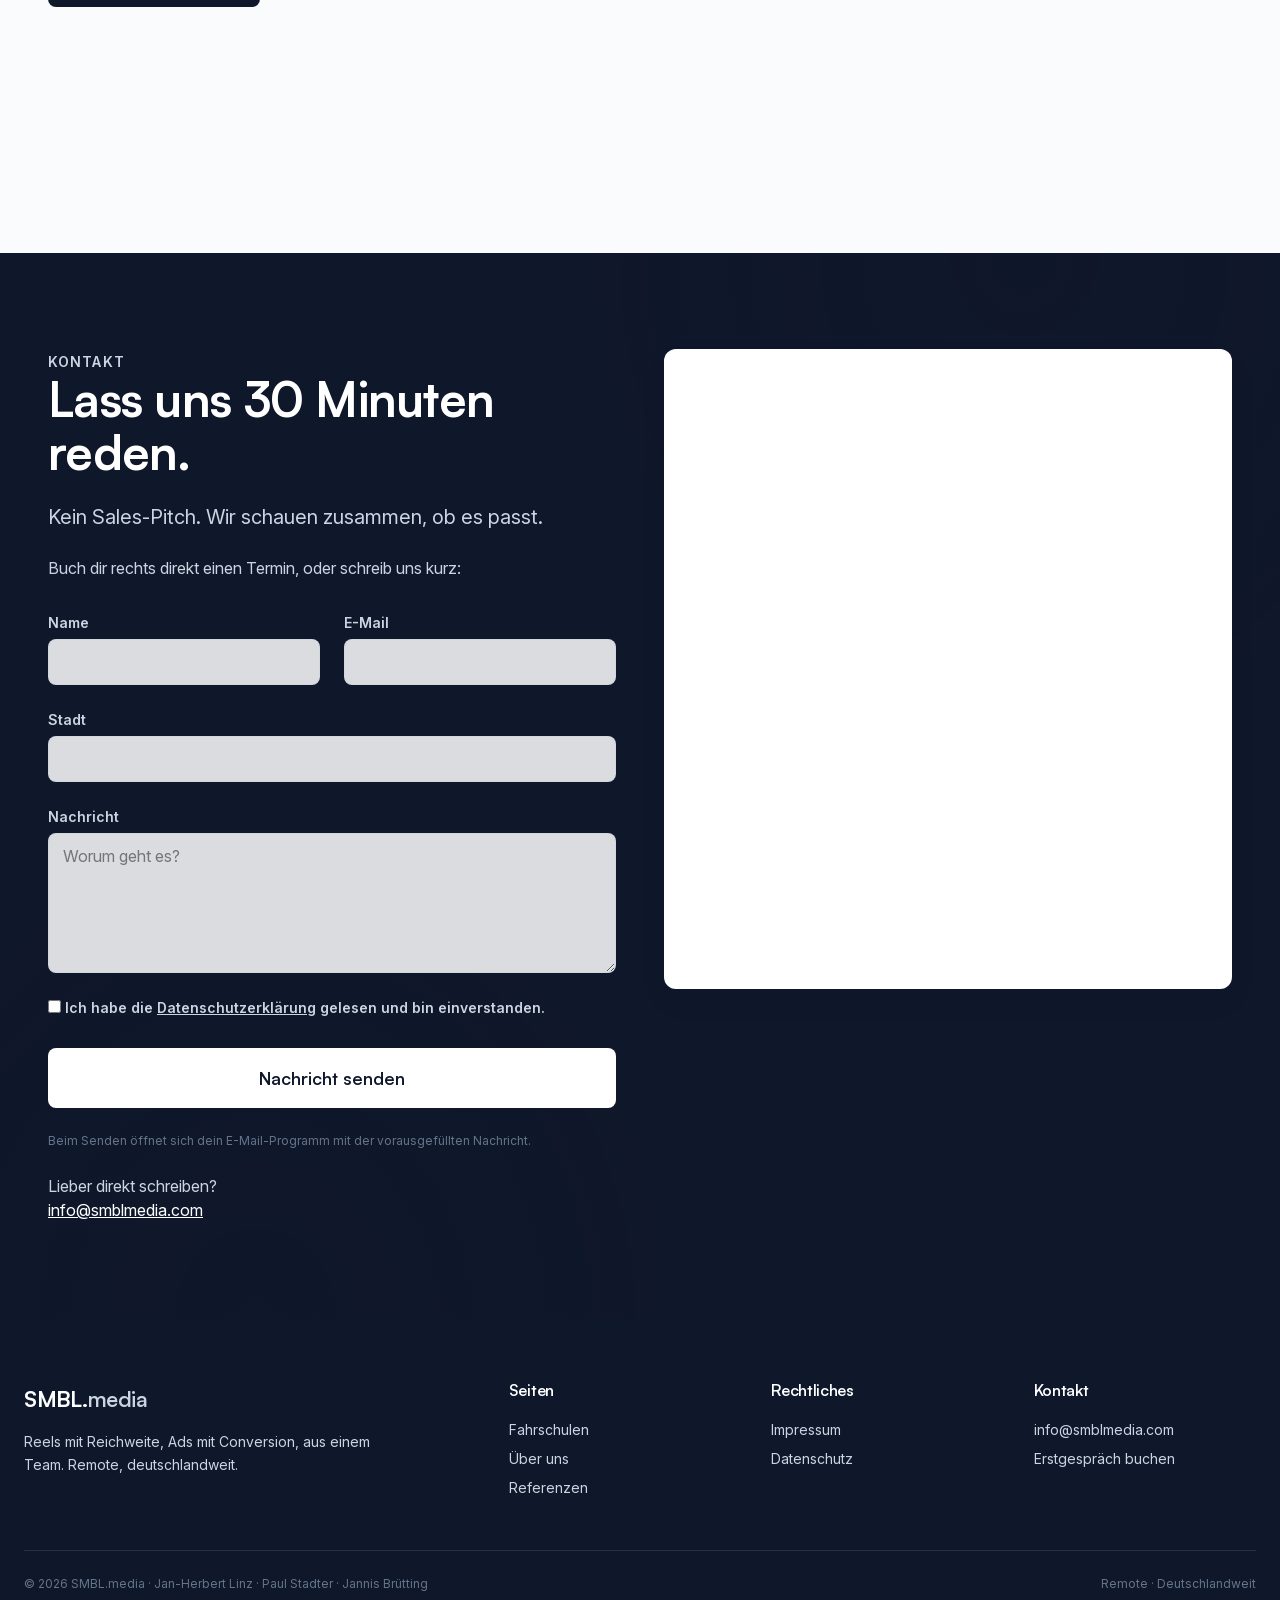
==== commit 822c35d3: "E-Mail-Domain auf smblmedia.com umgestellt, erledigten Datenschutz-Hinweis entfernt Co-Authored-By: " ====
--- a/index.html
+++ b/index.html
@@ -228,7 +228,7 @@
           <p class="mt-3" style="color: var(--smbl-gray-300);">Buch dir rechts direkt einen Termin, oder schreib uns kurz:</p>
 
           <!-- Jan: Spaeter auf Formspree umstellen, damit Anfragen zuverlaessig gespeichert werden, auch ohne Mail-Programm beim Besucher. -->
-          <form class="form mt-4" data-form="lead" data-subject="Anfrage über smblmedia.de">
+          <form class="form mt-4" data-form="lead" data-subject="Anfrage über smblmedia.com">
             <div class="form__row">
               <div class="form__field">
                 <label for="k-name">Name</label>
@@ -260,7 +260,7 @@
           </form>
 
           <p class="mt-3" style="color: var(--smbl-gray-300);">Lieber direkt schreiben?<br />
-            <a href="mailto:info@smblmedia.de" style="color: var(--smbl-white); text-decoration: underline;">info@smblmedia.de</a>
+            <a href="mailto:info@smblmedia.com" style="color: var(--smbl-white); text-decoration: underline;">info@smblmedia.com</a>
           </p>
         </div>
         <div class="calendly-wrap">
@@ -296,7 +296,7 @@
       <div>
         <h5>Kontakt</h5>
         <ul>
-          <li><a href="mailto:info@smblmedia.de">info@smblmedia.de</a></li>
+          <li><a href="mailto:info@smblmedia.com">info@smblmedia.com</a></li>
           <li><a href="#kontakt">Erstgespräch buchen</a></li>
         </ul>
       </div>
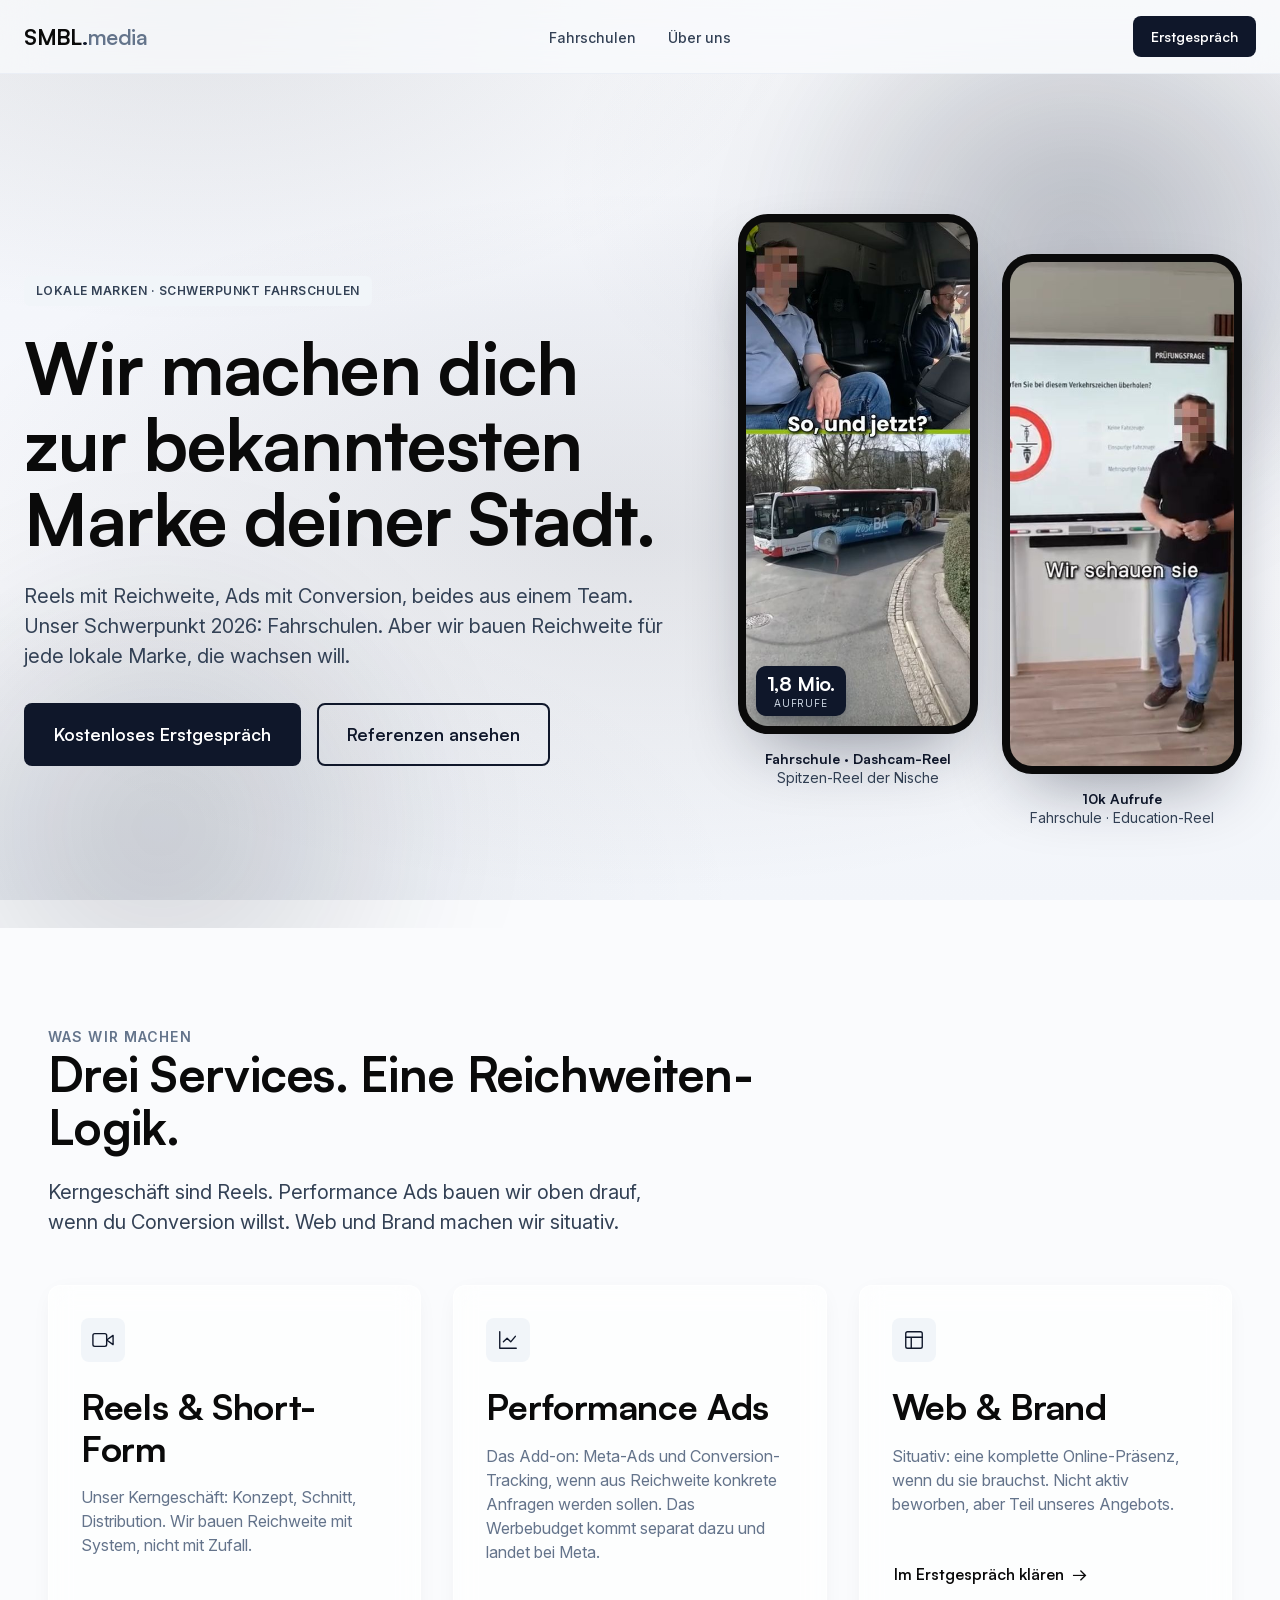
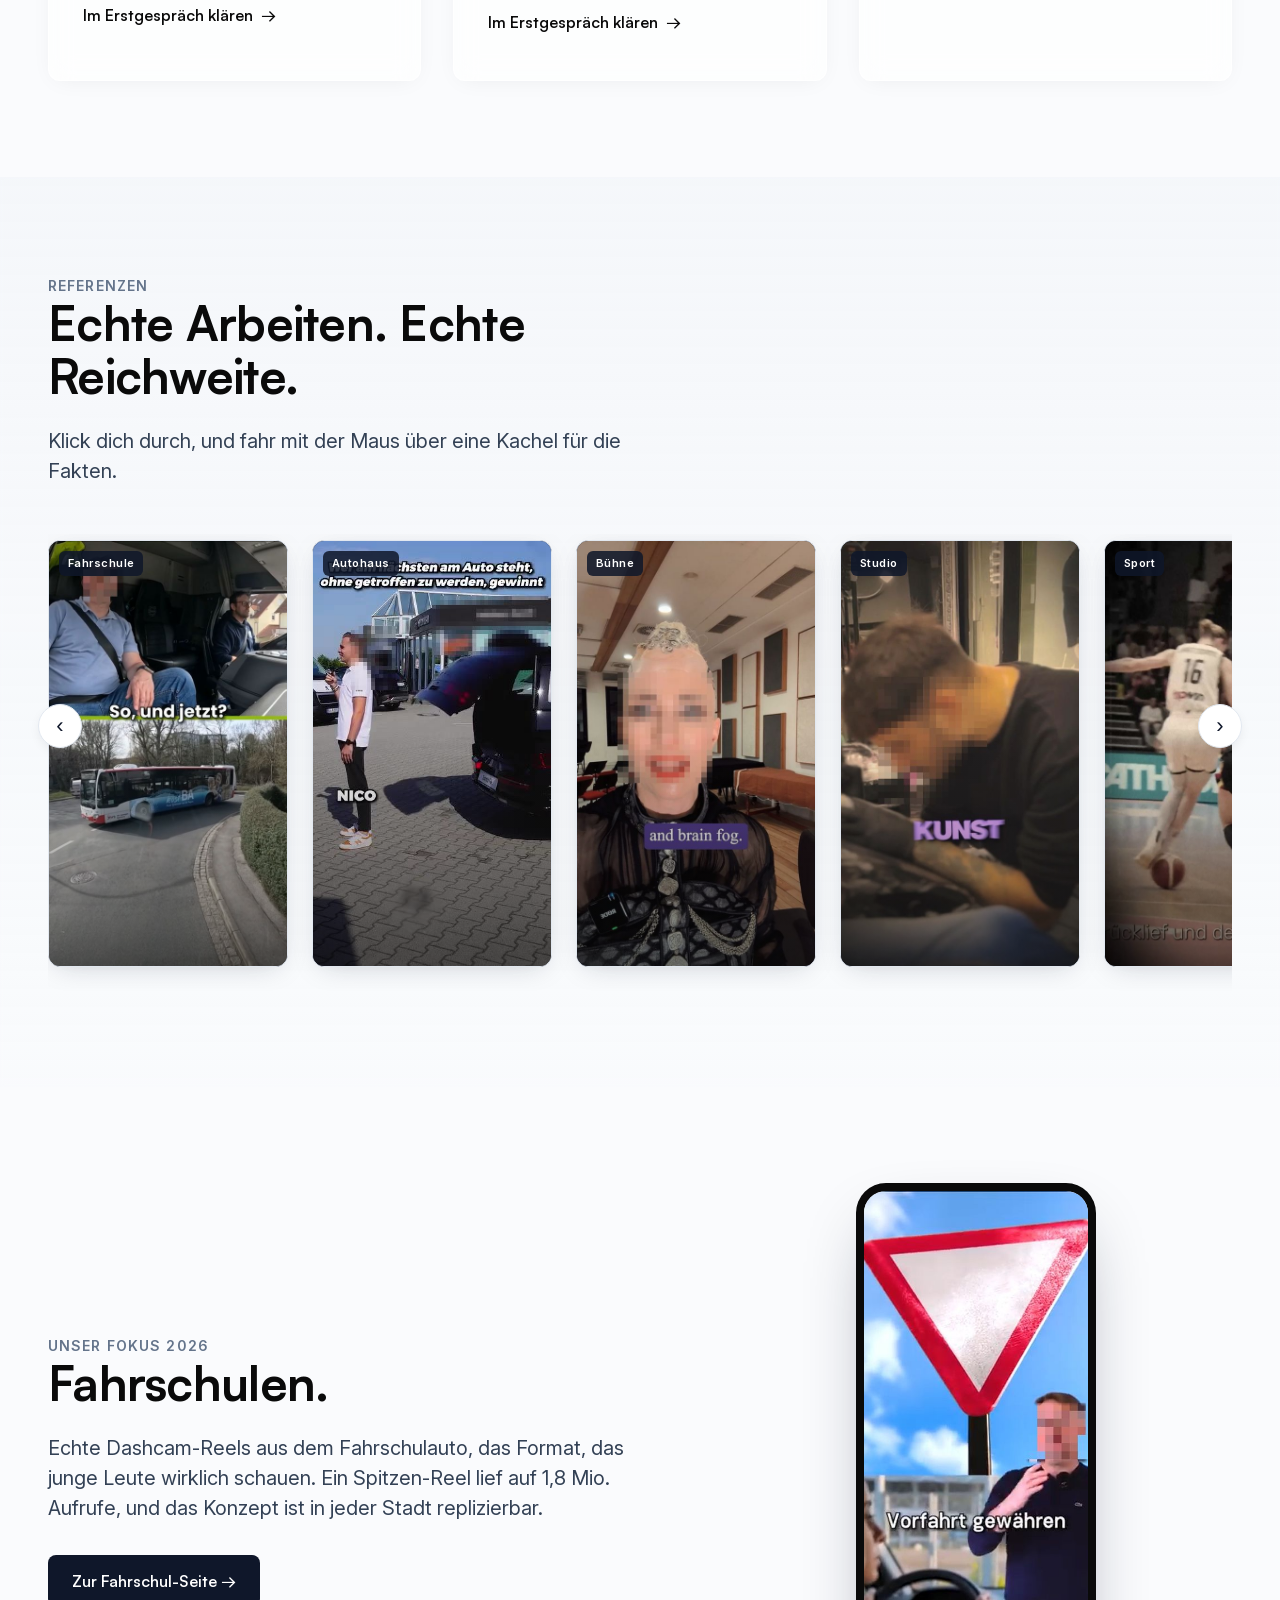
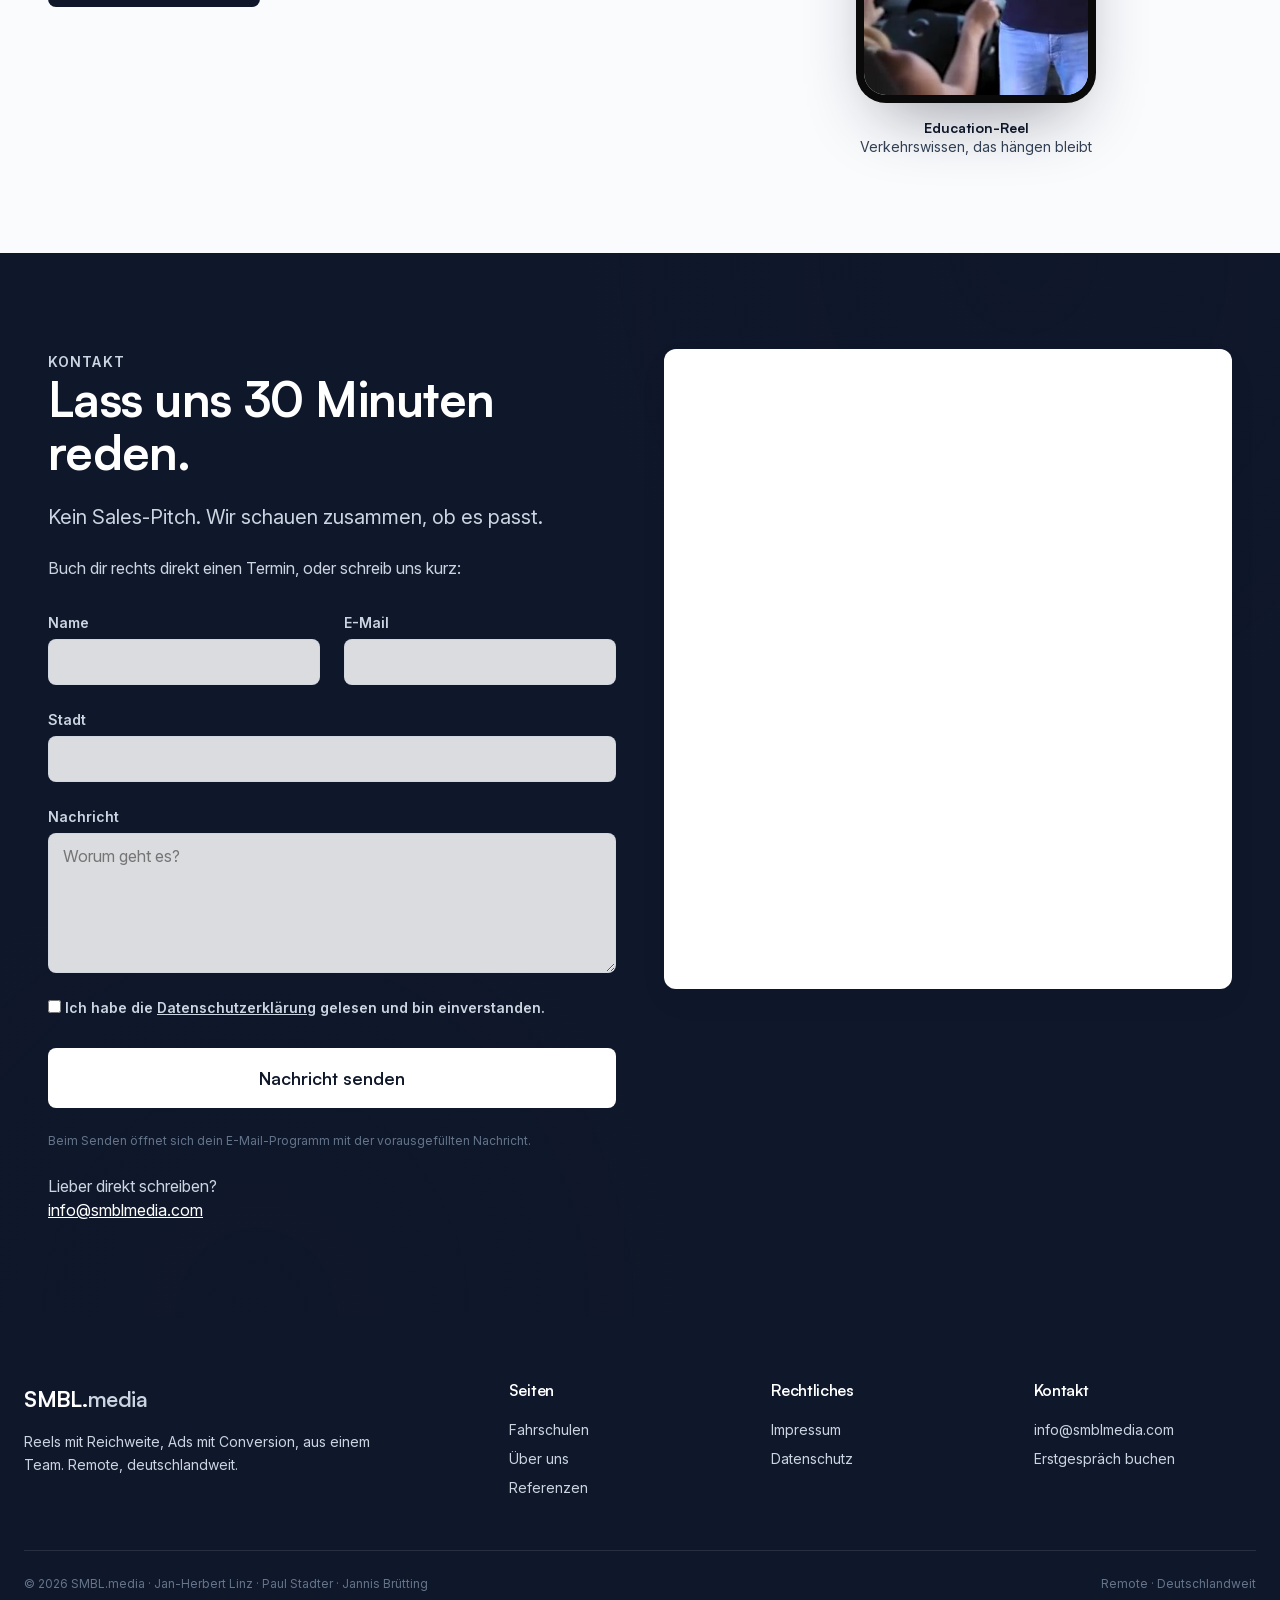
==== commit 9bfef9cb: "Link-Vorschau: eigenes OG-Bild 1200x630 mit absoluter URL, og:url, Twitter-Card, Canonical-Tags Co-A" ====
--- a/index.html
+++ b/index.html
@@ -8,10 +8,16 @@
   <meta property="og:type" content="website" />
   <meta property="og:title" content="SMBL.media · Reels mit Reichweite, Ads mit Conversion" />
   <meta property="og:description" content="Wir machen dich zur bekanntesten Marke deiner Stadt. Schwerpunkt 2026: Fahrschulen. Remote, deutschlandweit." />
-  <meta property="og:image" content="assets/favicon.png" />
+  <meta property="og:image" content="https://www.smblmedia.com/assets/og-image.jpg" />
+  <meta property="og:image:width" content="1200" />
+  <meta property="og:image:height" content="630" />
+  <meta property="og:url" content="https://www.smblmedia.com/" />
+  <meta property="og:locale" content="de_DE" />
+  <meta name="twitter:card" content="summary_large_image" />
   <link rel="icon" type="image/png" href="assets/favicon.png" />
   <link rel="stylesheet" href="brand-tokens.css" />
   <link rel="stylesheet" href="styles.css" />
+  <link rel="canonical" href="https://www.smblmedia.com/" />
 </head>
 <body>
 
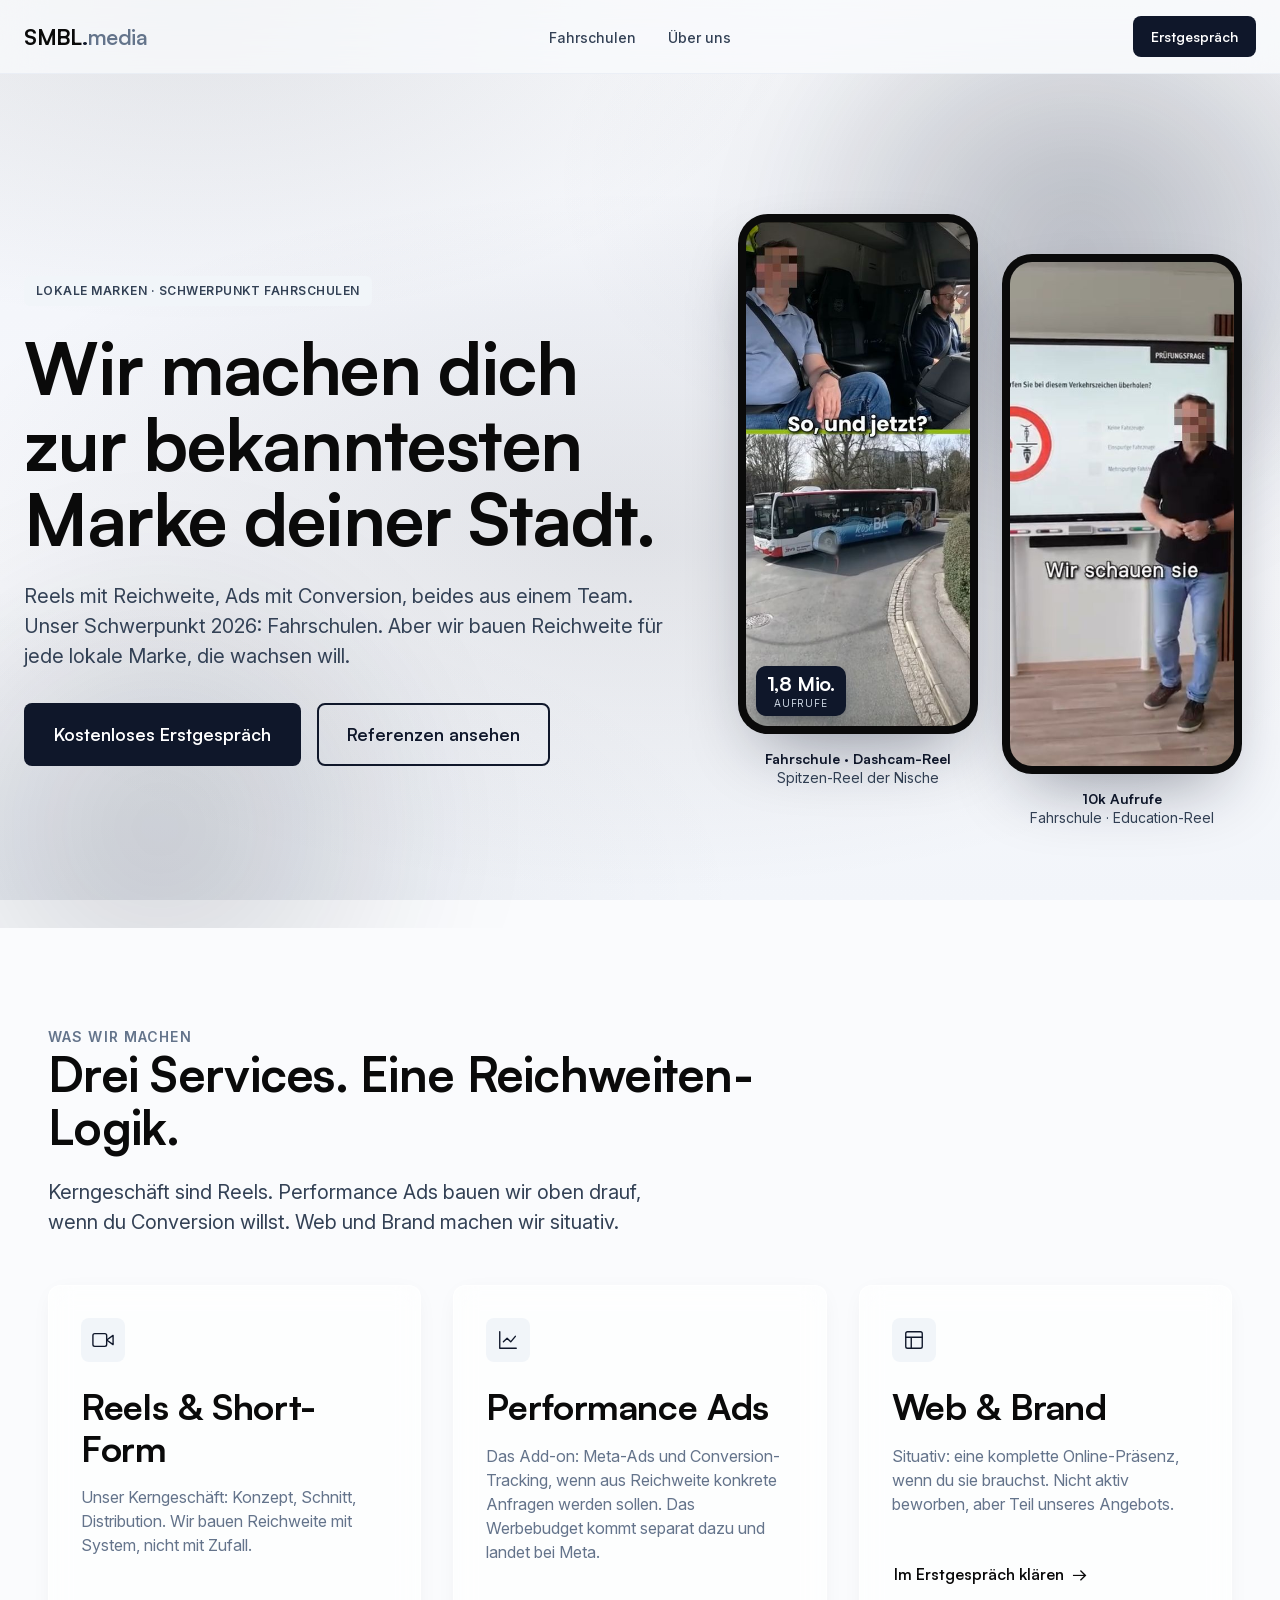
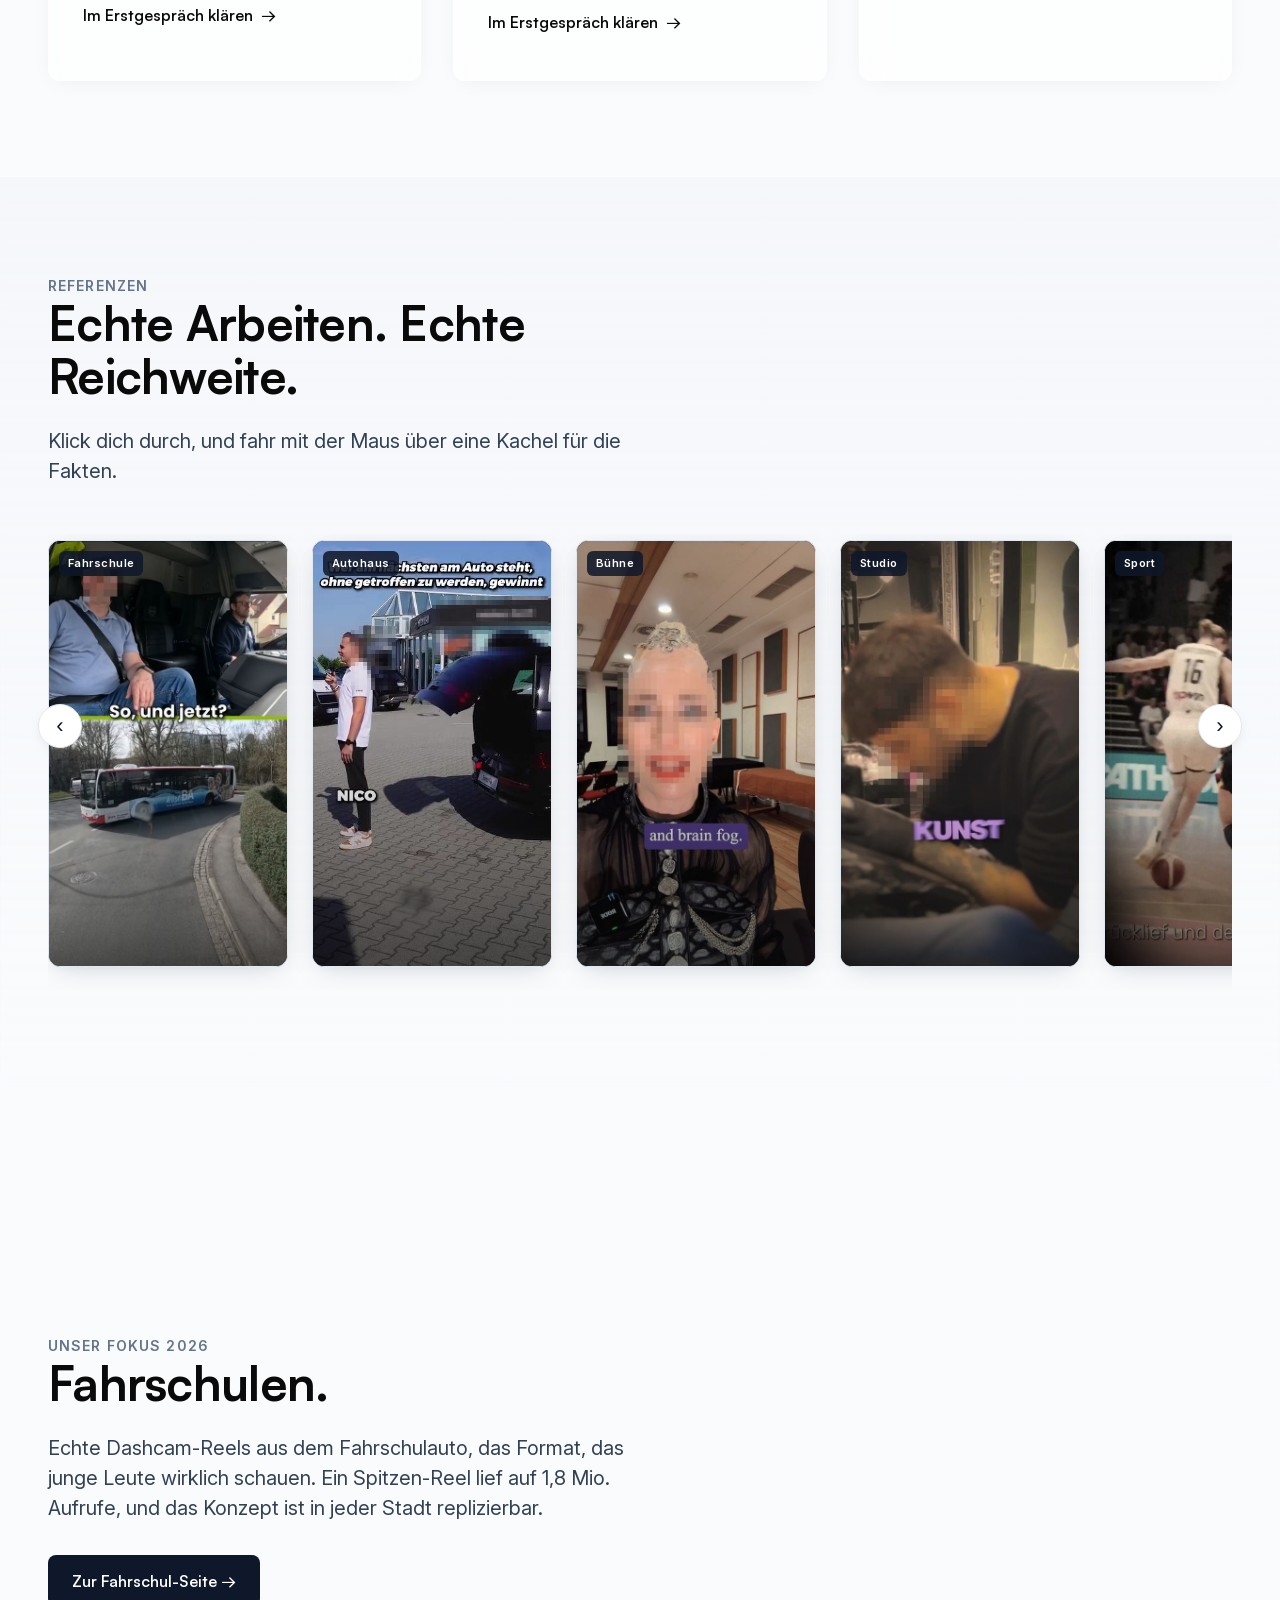
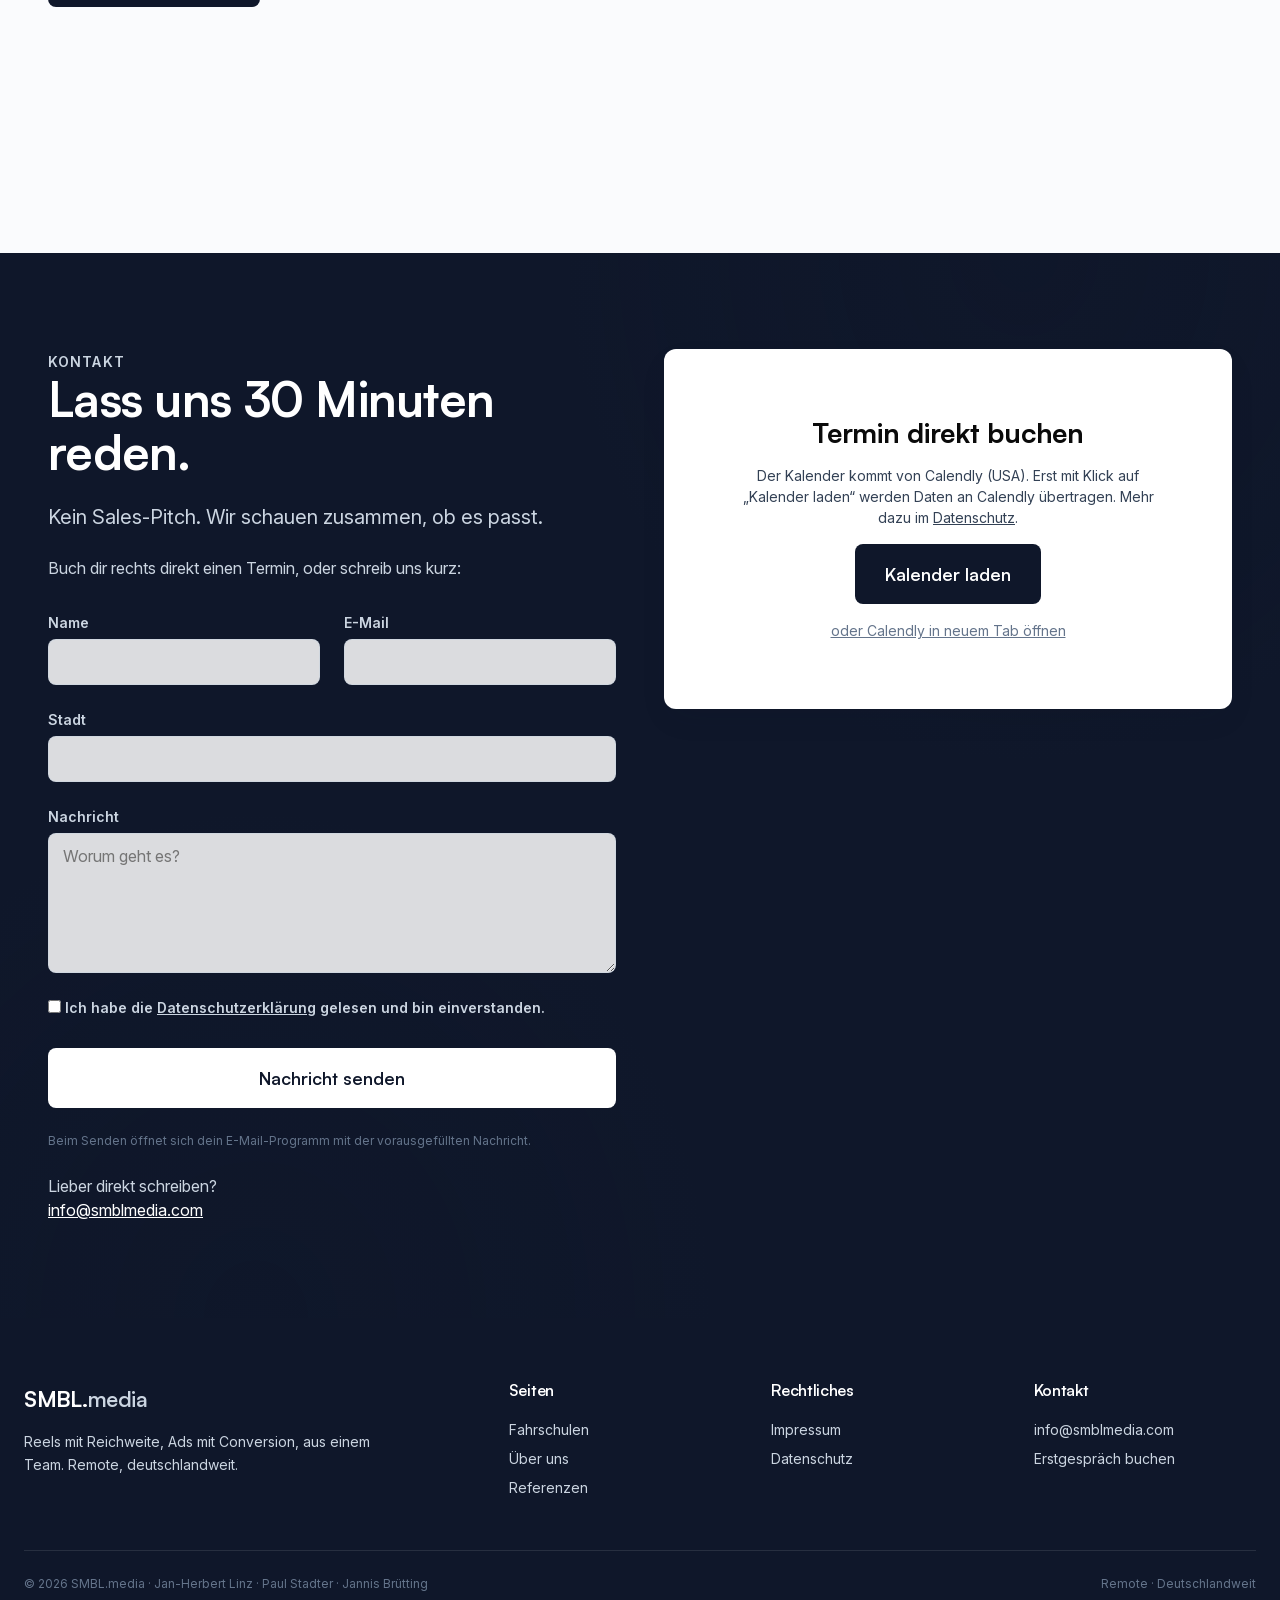
==== commit 953e85c7: "Terminbuchung: Calendly jetzt auch auf der Fahrschul-Seite, auf beiden Seiten erst nach Klick gelade" ====
--- a/index.html
+++ b/index.html
@@ -269,10 +269,14 @@
             <a href="mailto:info@smblmedia.com" style="color: var(--smbl-white); text-decoration: underline;">info@smblmedia.com</a>
           </p>
         </div>
-        <div class="calendly-wrap">
-          <!-- Calendly inline widget -->
-          <div class="calendly-inline-widget" data-url="https://calendly.com/management-smbl/30min" style="min-width:280px;height:640px;"></div>
-        </div>
+        <div class="calendly-wrap calendly-consent" data-calendly-url="https://calendly.com/management-smbl/30min">
+            <div class="calendly-consent__box">
+              <h3>Termin direkt buchen</h3>
+              <p>Der Kalender kommt von Calendly (USA). Erst mit Klick auf „Kalender laden“ werden Daten an Calendly übertragen. Mehr dazu im <a href="datenschutz.html">Datenschutz</a>.</p>
+              <button class="btn btn--primary btn--lg" type="button" data-calendly-load>Kalender laden</button>
+              <a class="calendly-consent__alt" href="https://calendly.com/management-smbl/30min" target="_blank" rel="noopener">oder Calendly in neuem Tab öffnen</a>
+            </div>
+          </div>
       </div>
     </div>
   </section>
@@ -316,6 +320,5 @@
   <a class="mobile-cta" href="#kontakt">Kostenloses Erstgespräch</a>
 
   <script src="script.js"></script>
-  <script type="text/javascript" src="https://assets.calendly.com/assets/external/widget.js" async></script>
 </body>
 </html>
--- a/styles.css
+++ b/styles.css
@@ -891,3 +891,26 @@
 @media (max-width: 880px) { .kontakt-grid { grid-template-columns: 1fr; } }
 .section--dark .form label { color: var(--smbl-gray-300); }
 .section--dark .form__consent { color: var(--smbl-gray-300); }
+
+/* ===== CALENDLY: Click-to-load ===== */
+.calendly-consent__box {
+  display: flex;
+  flex-direction: column;
+  align-items: center;
+  justify-content: center;
+  gap: var(--space-2);
+  min-height: 360px;
+  padding: var(--space-6) var(--space-4);
+  text-align: center;
+  color: var(--smbl-gray-700);
+}
+.calendly-consent__box h3 { font-size: var(--text-display-sm); color: var(--smbl-black); }
+.calendly-consent__box p { max-width: 420px; font-size: var(--text-body-sm); }
+.calendly-consent__box a { text-decoration: underline; color: inherit; }
+.calendly-consent__alt { font-size: var(--text-body-sm); color: var(--smbl-gray-500) !important; }
+.calendly-consent--light { border: 1px solid var(--smbl-gray-200); }
+
+/* Case-Kennzahlen: auf schmalen Handys nicht über den Rand laufen */
+@media (max-width: 480px) {
+  .case__metric { font-size: 36px; overflow-wrap: anywhere; }
+}
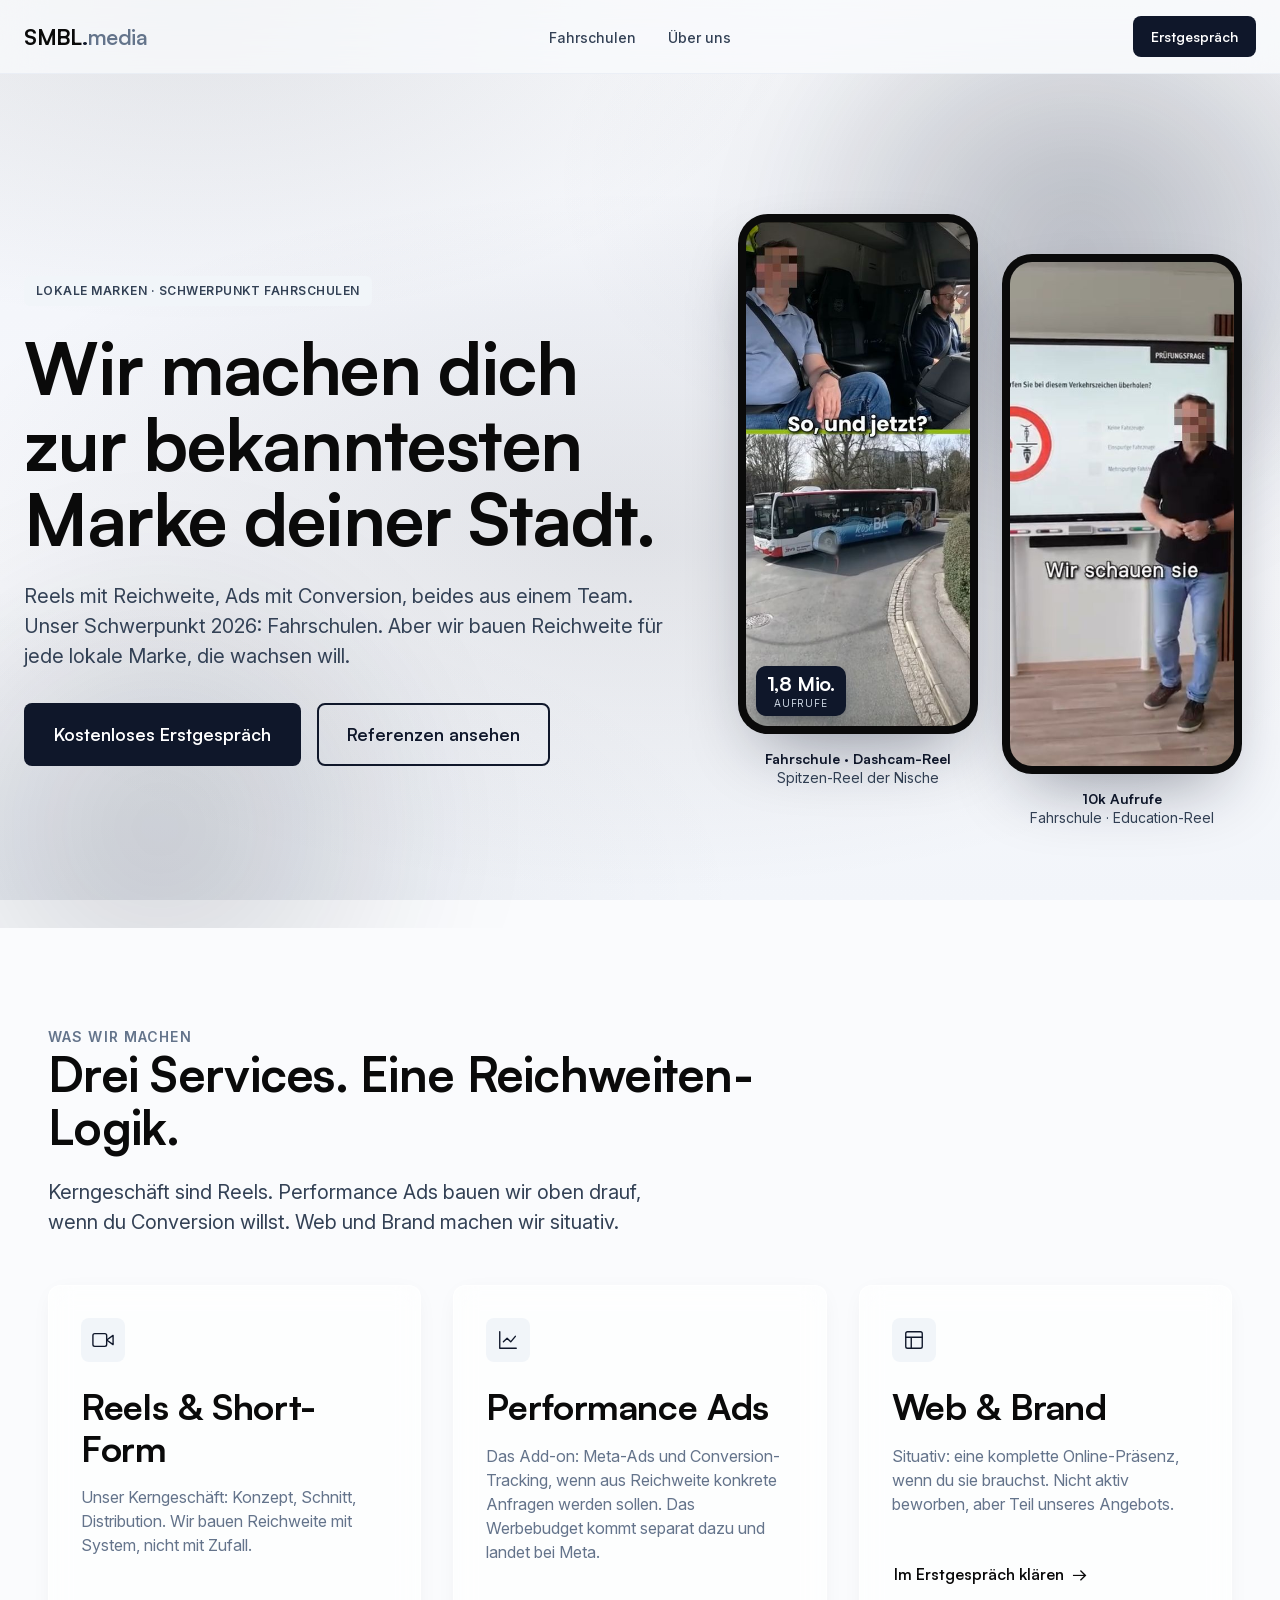
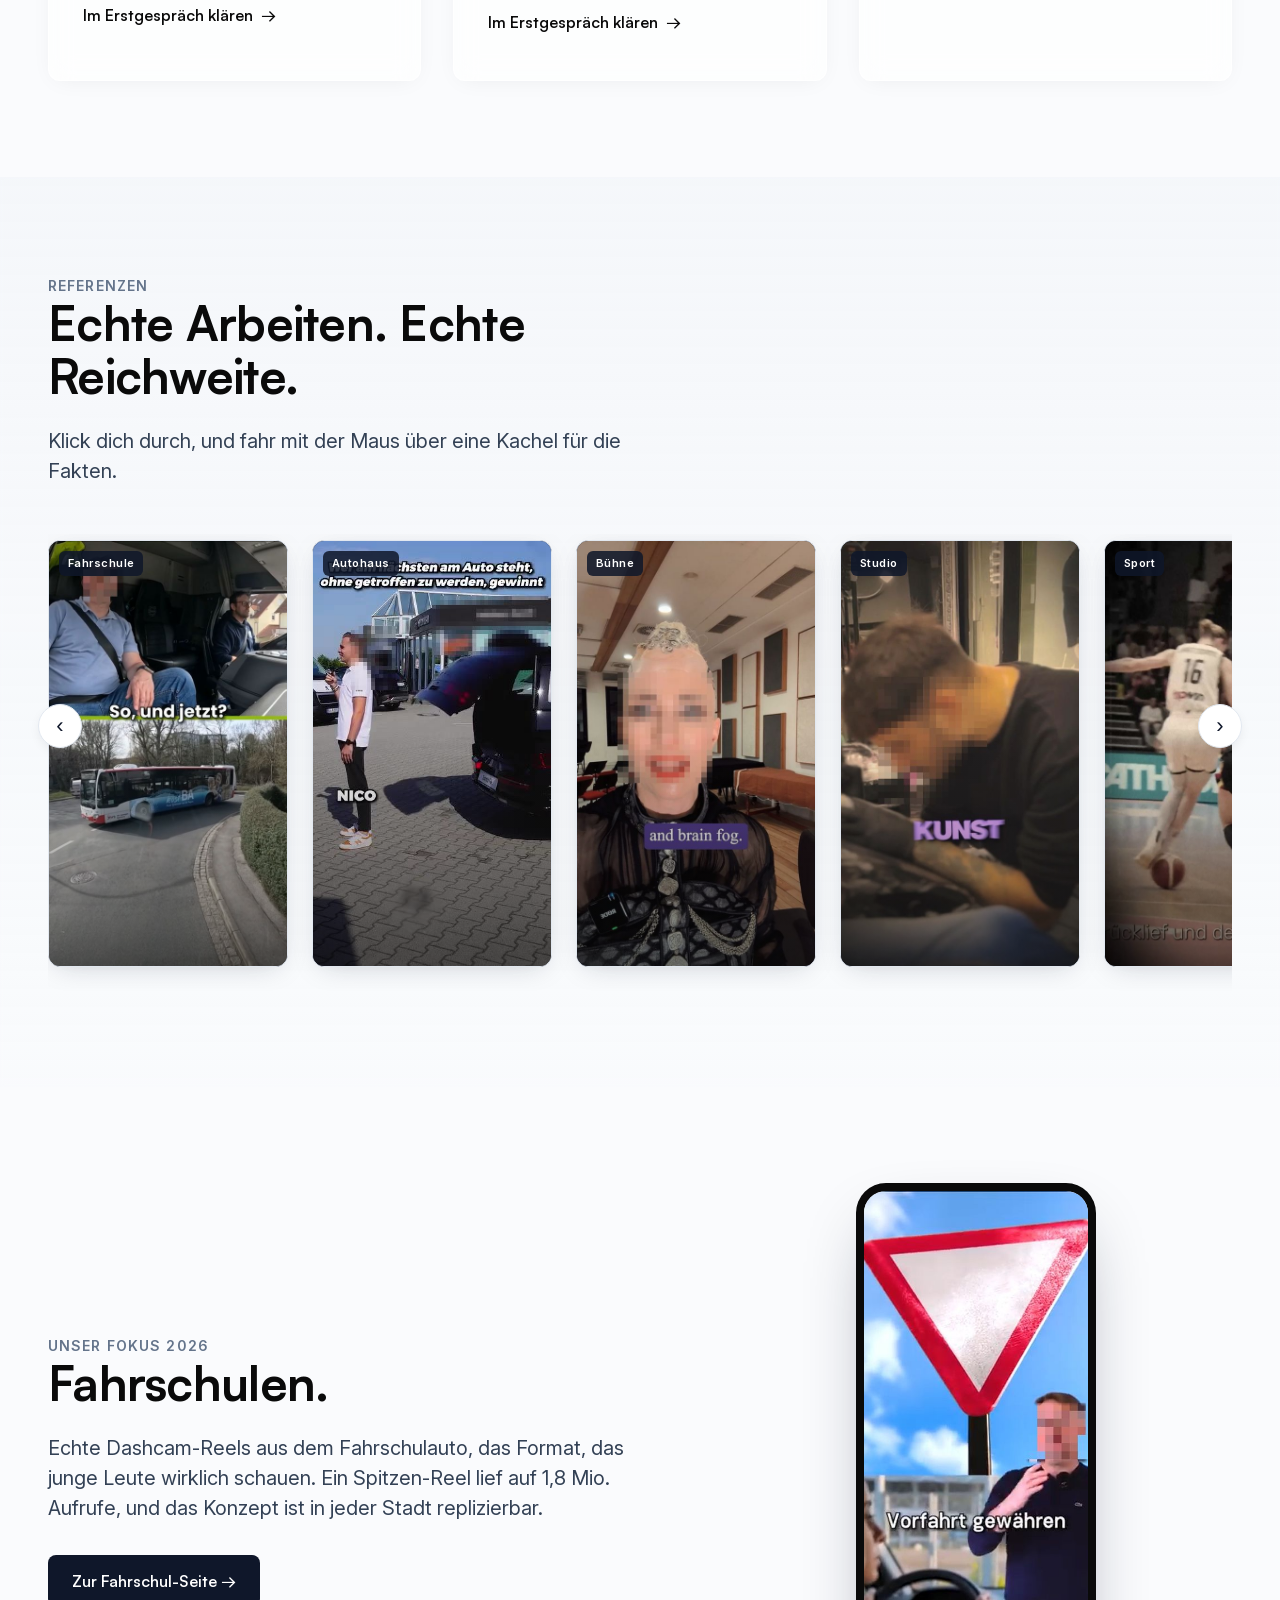
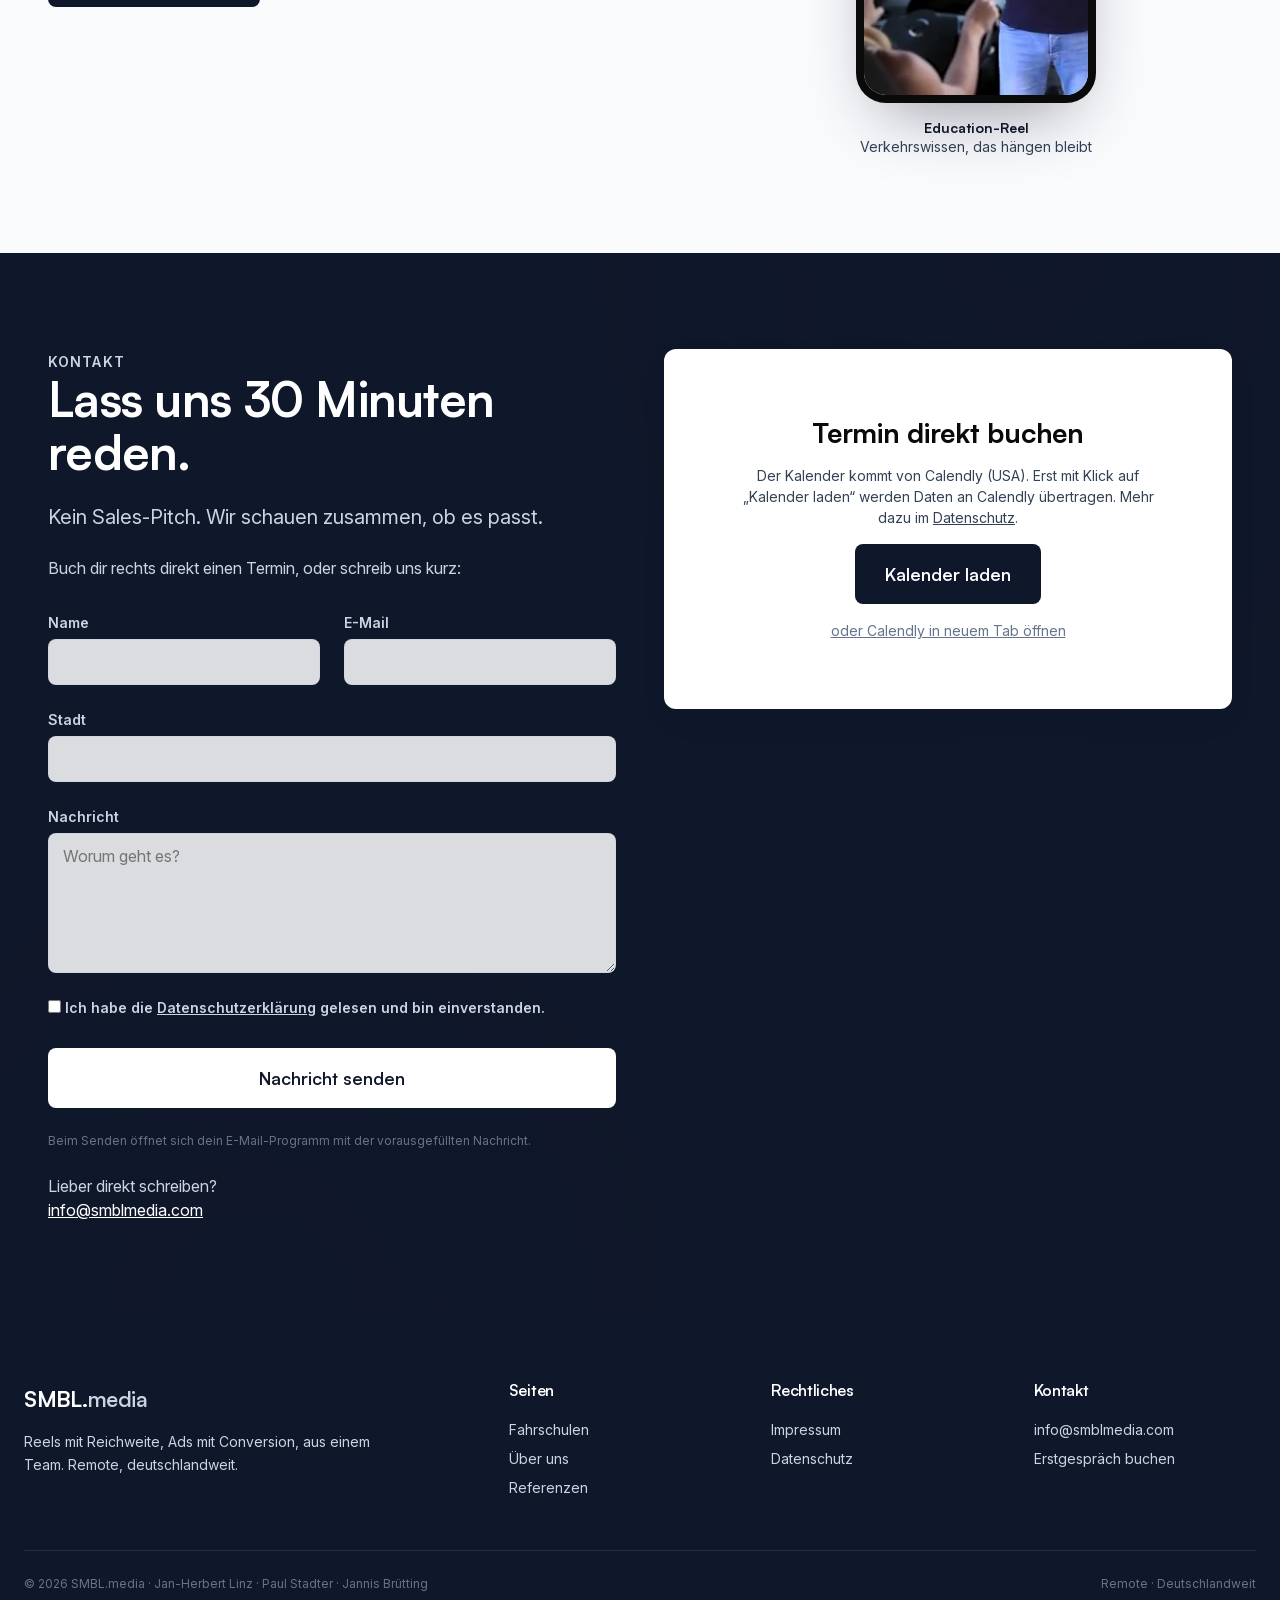
==== commit 318c2790: "Favicon von 800 KB auf 2 KB (48 px) + Apple-Touch-Icon 180 px Co-Authored-By: Claude Opus 5.5 <norep" ====
--- a/index.html
+++ b/index.html
@@ -15,6 +15,7 @@
   <meta property="og:locale" content="de_DE" />
   <meta name="twitter:card" content="summary_large_image" />
   <link rel="icon" type="image/png" href="assets/favicon.png" />
+  <link rel="apple-touch-icon" href="assets/apple-touch-icon.png" />
   <link rel="stylesheet" href="brand-tokens.css" />
   <link rel="stylesheet" href="styles.css" />
   <link rel="canonical" href="https://www.smblmedia.com/" />
